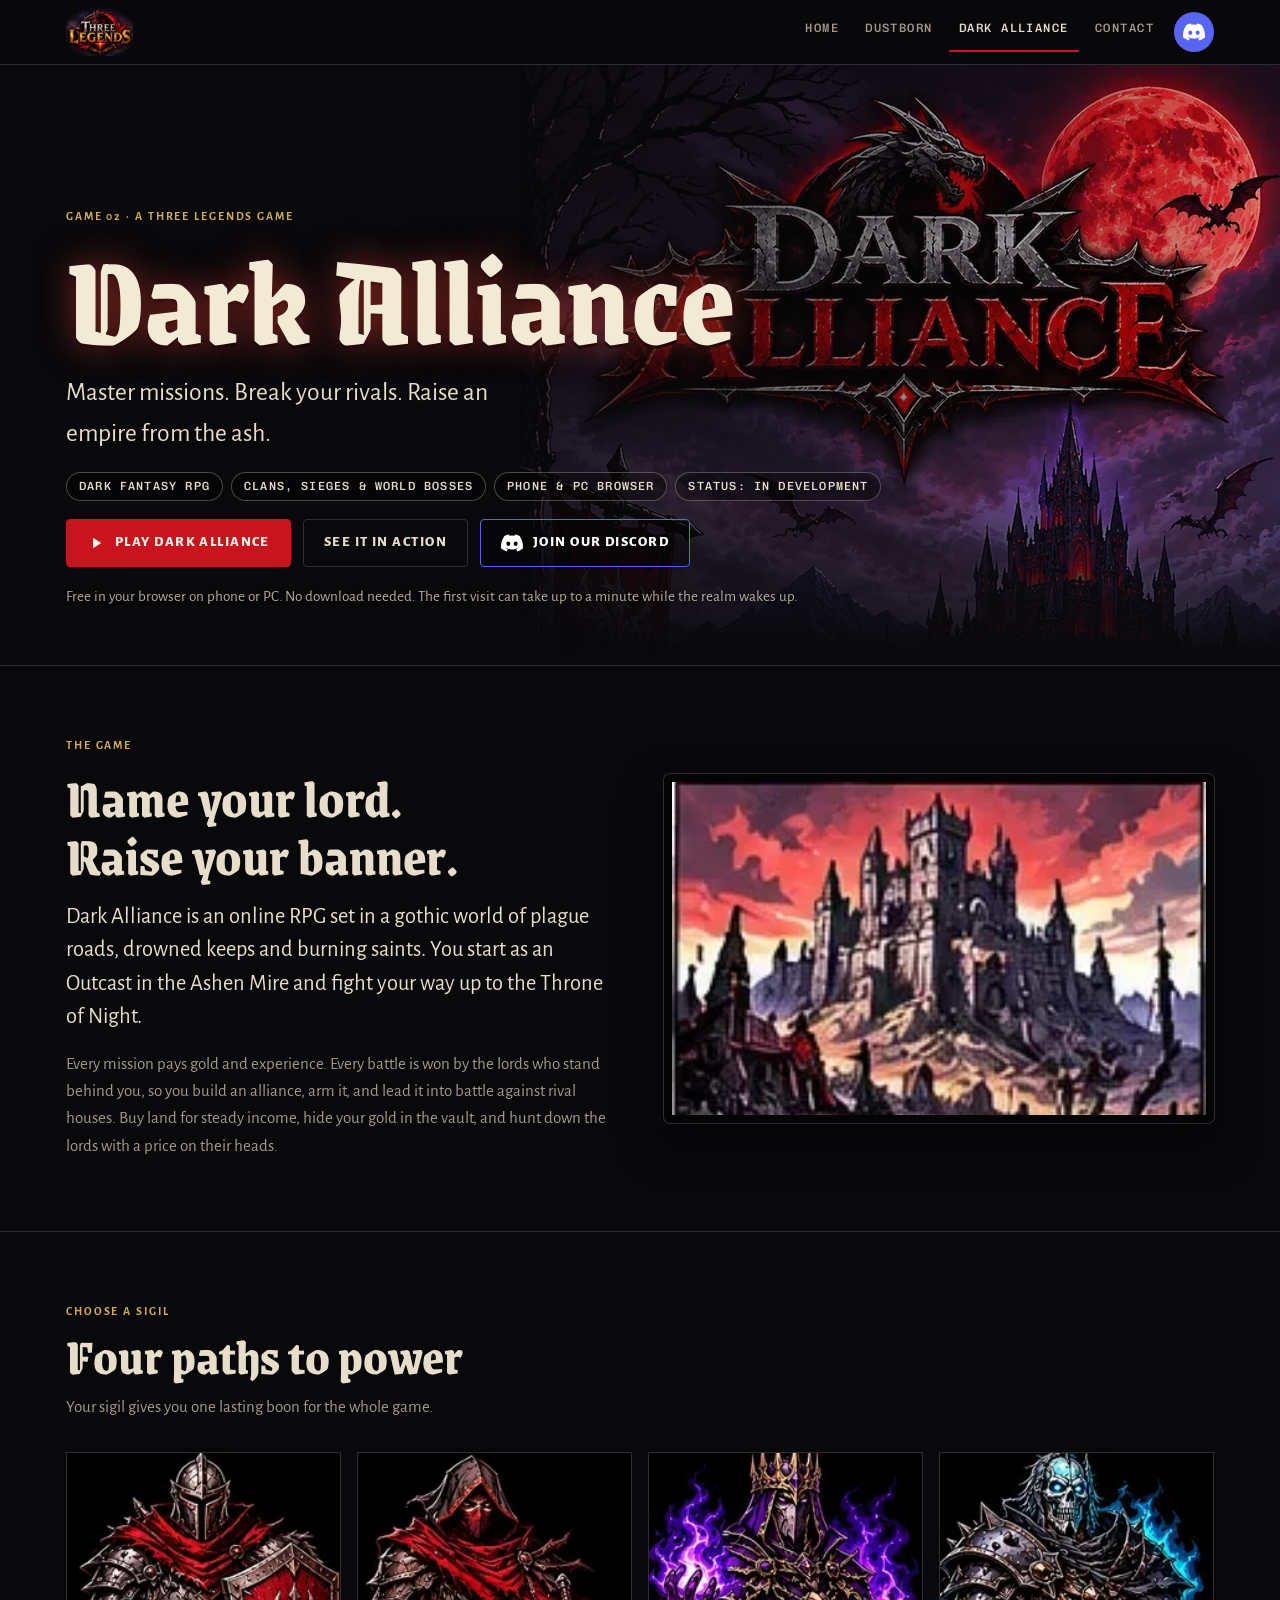
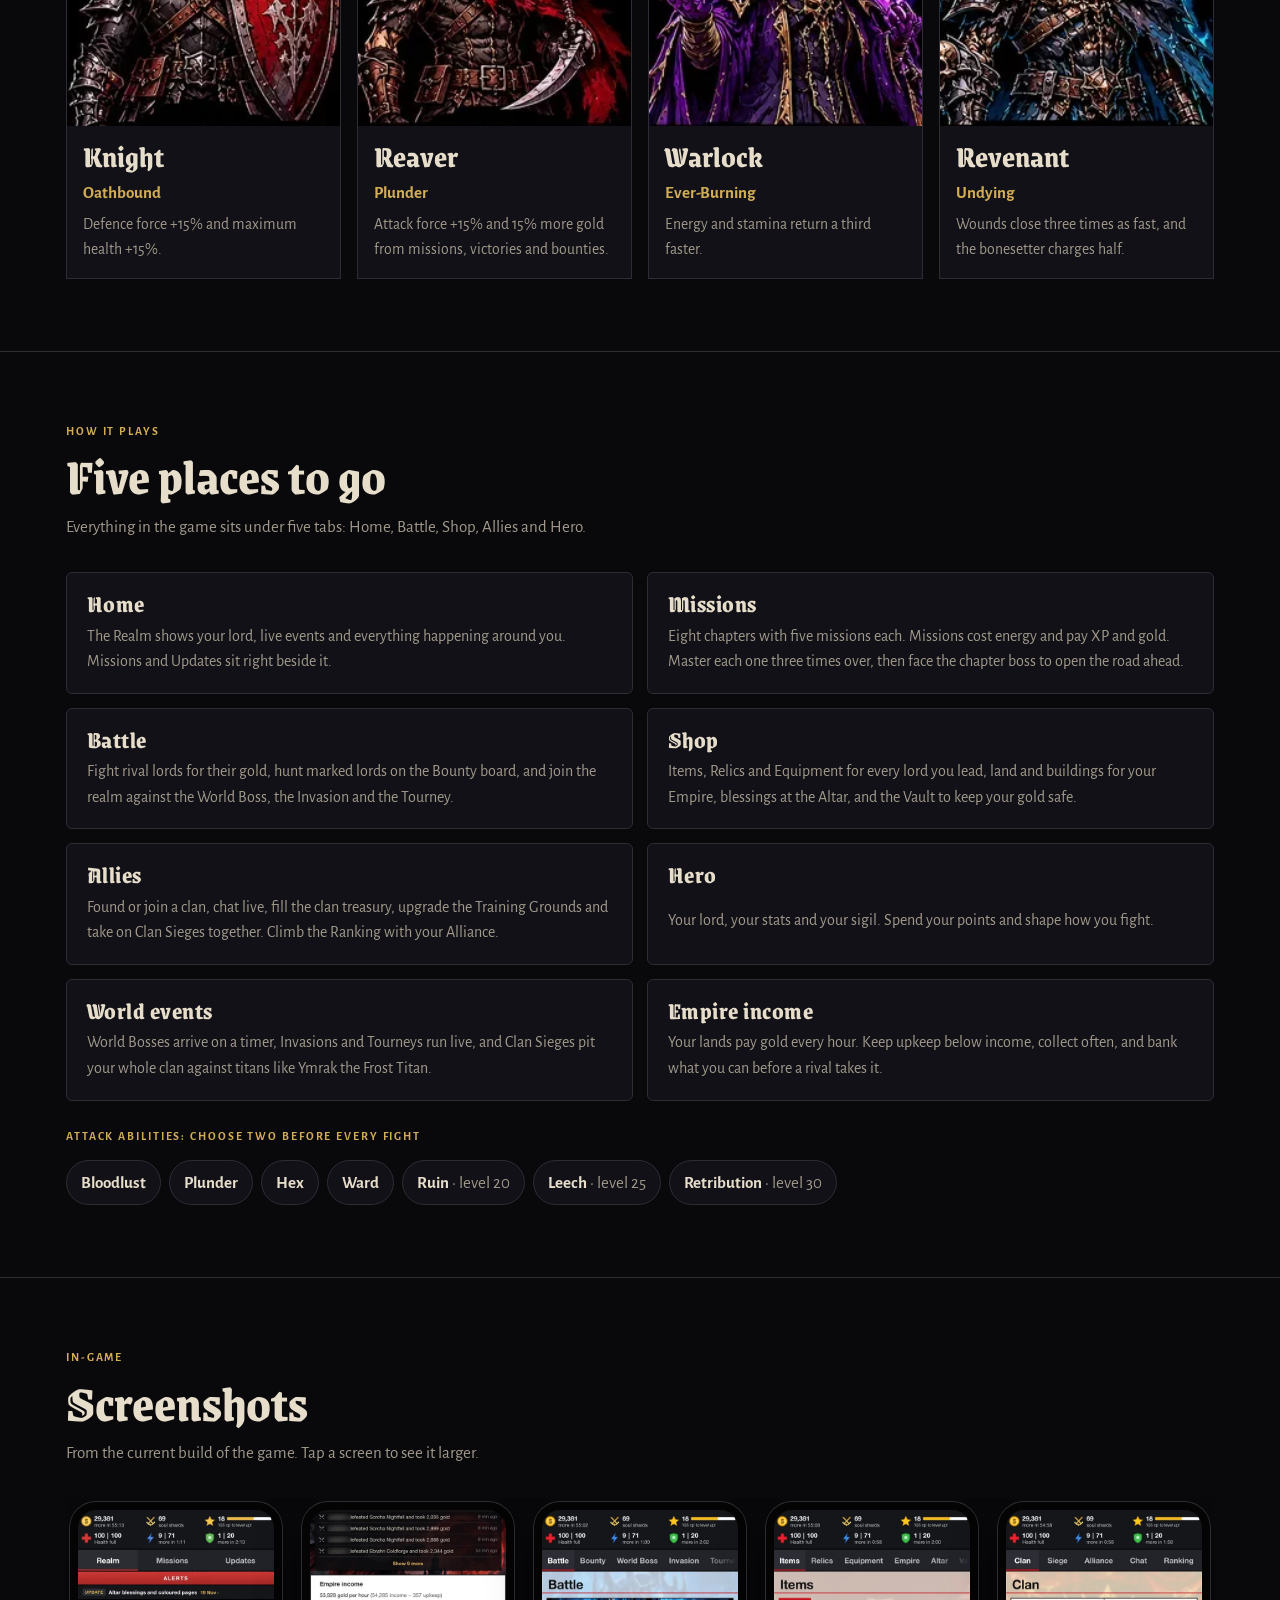
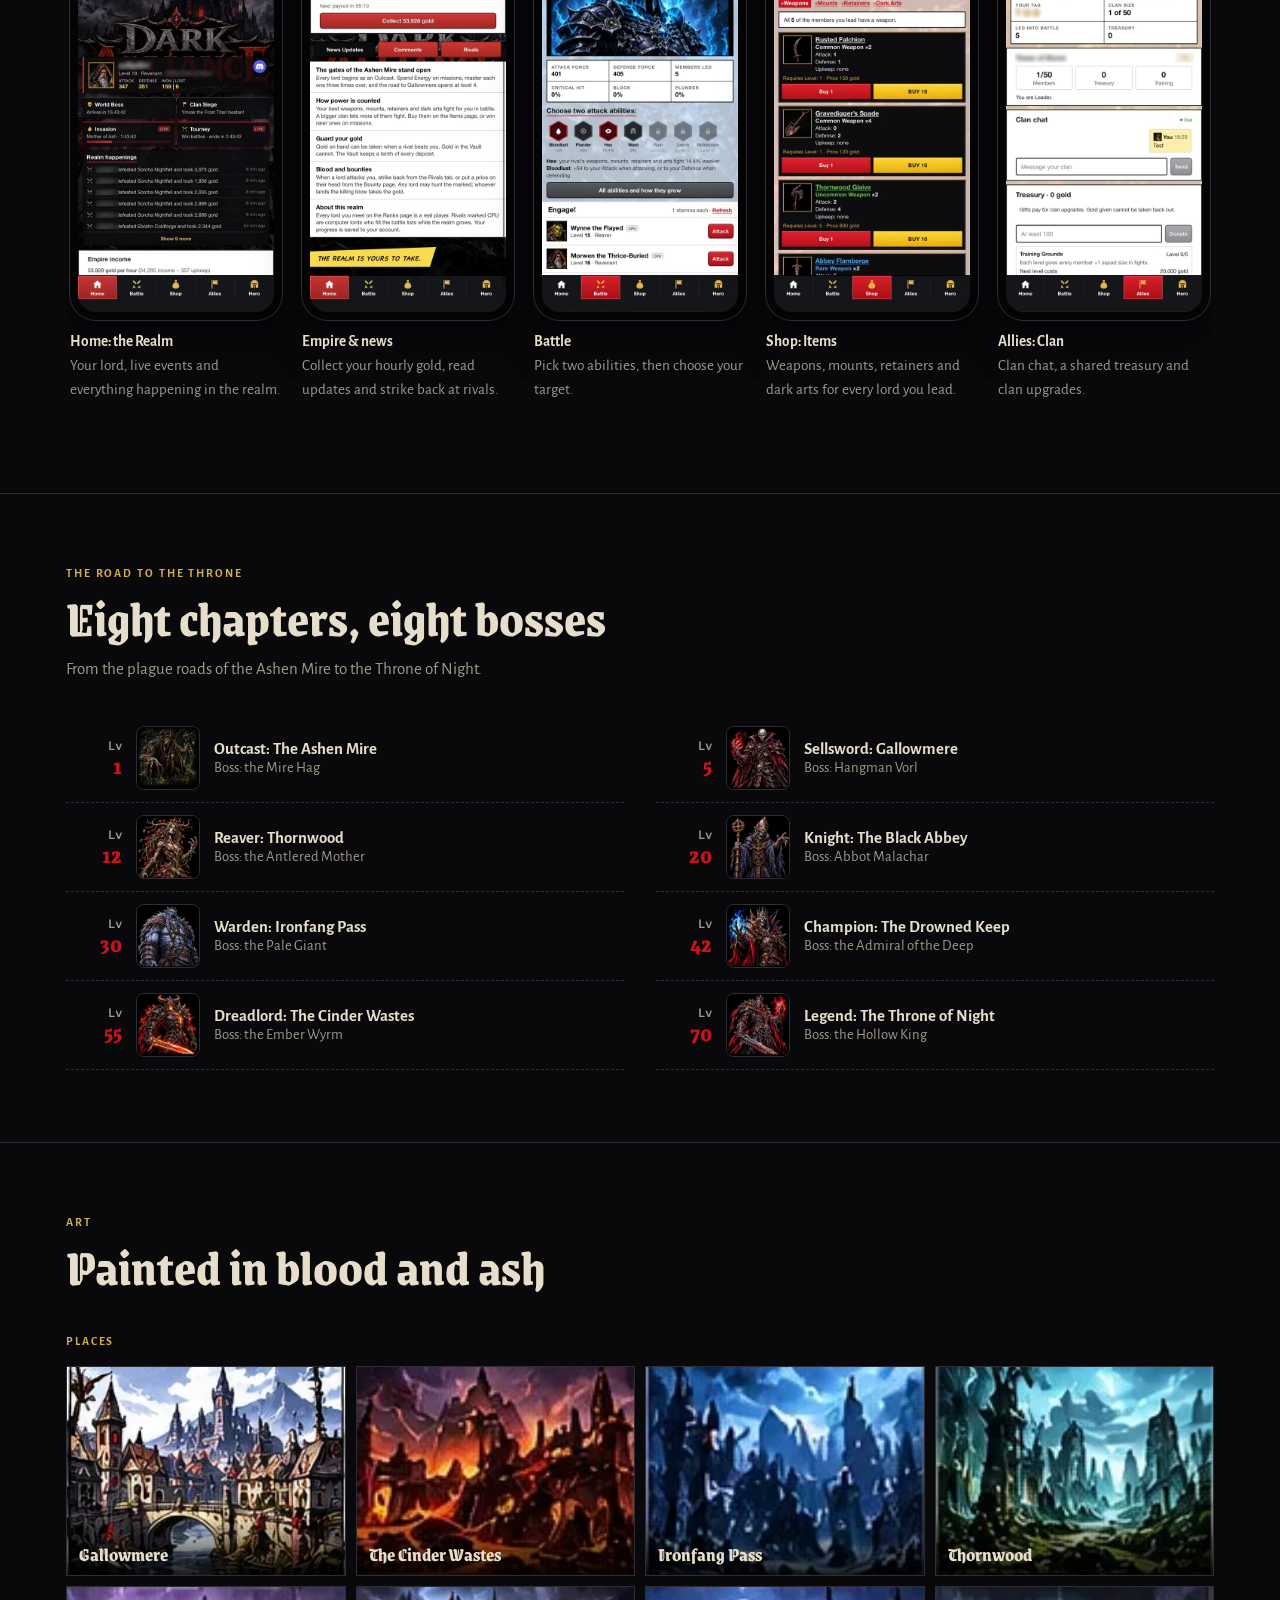
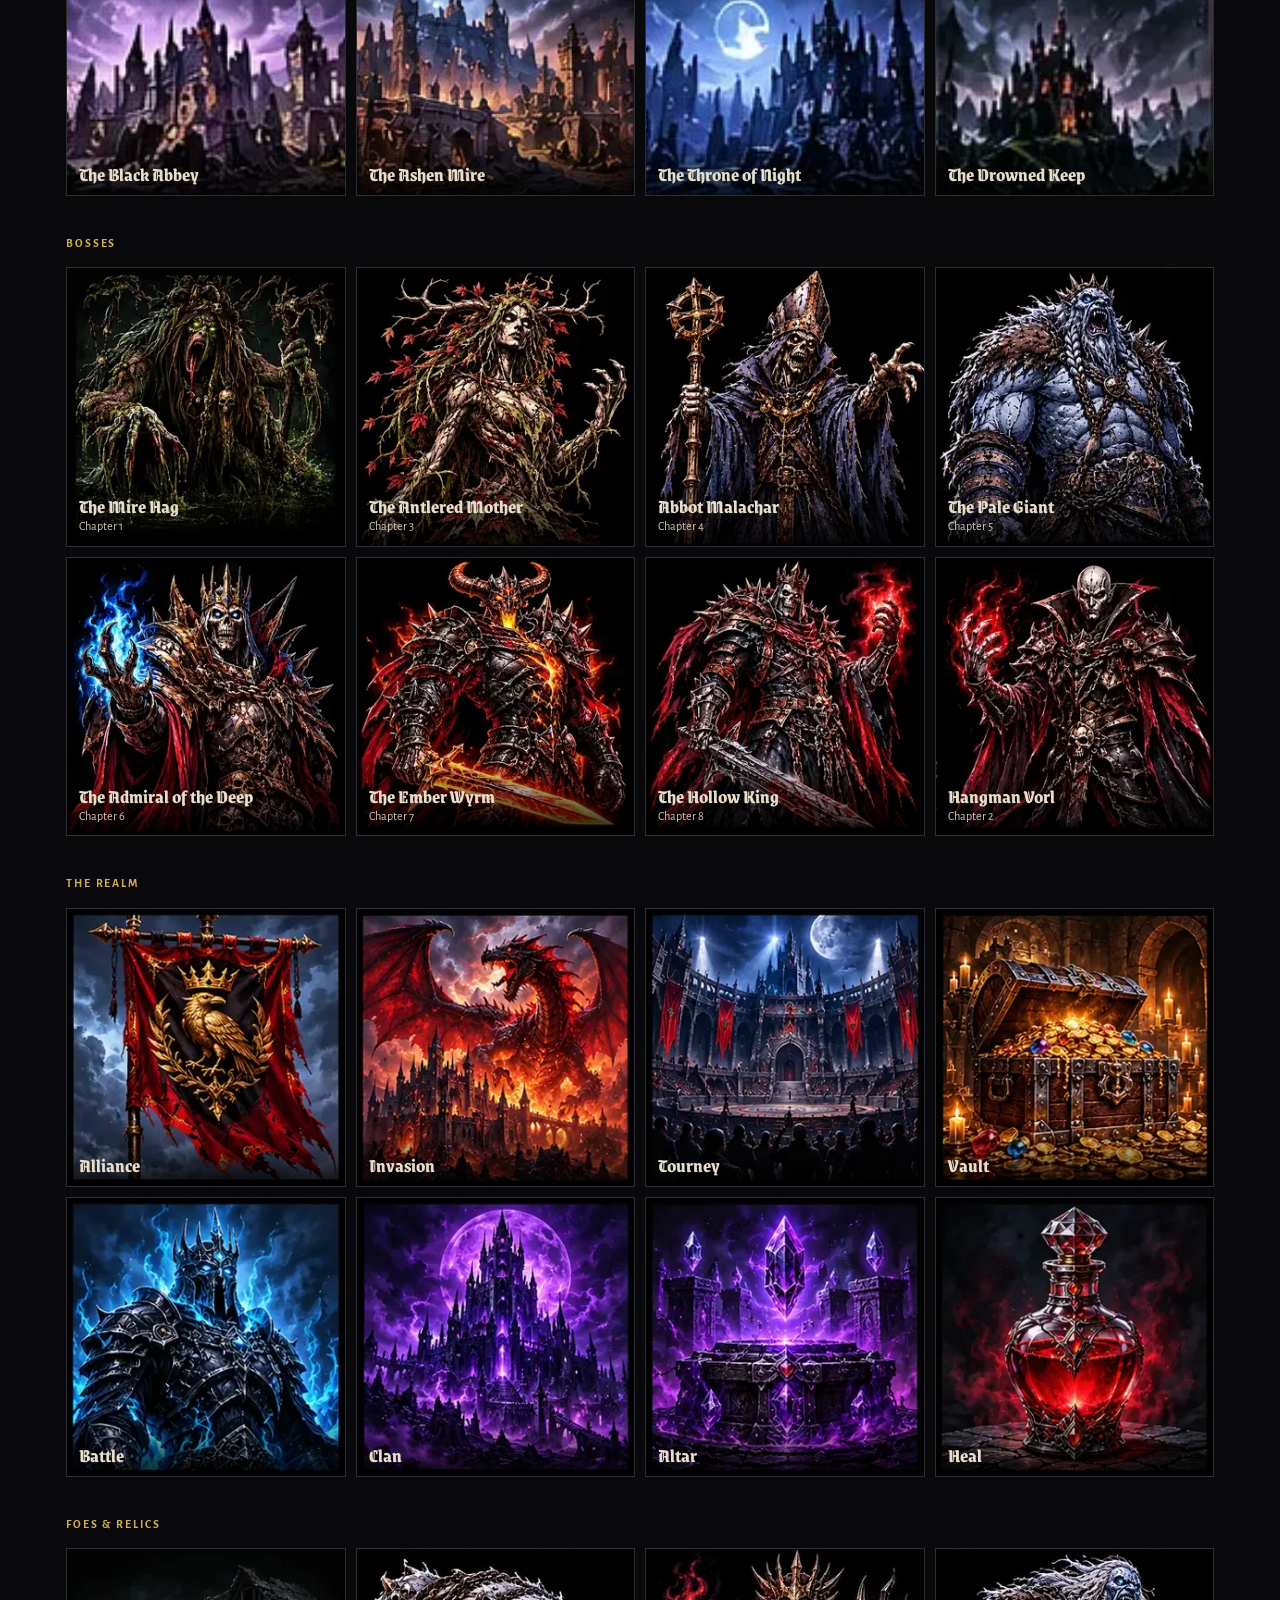
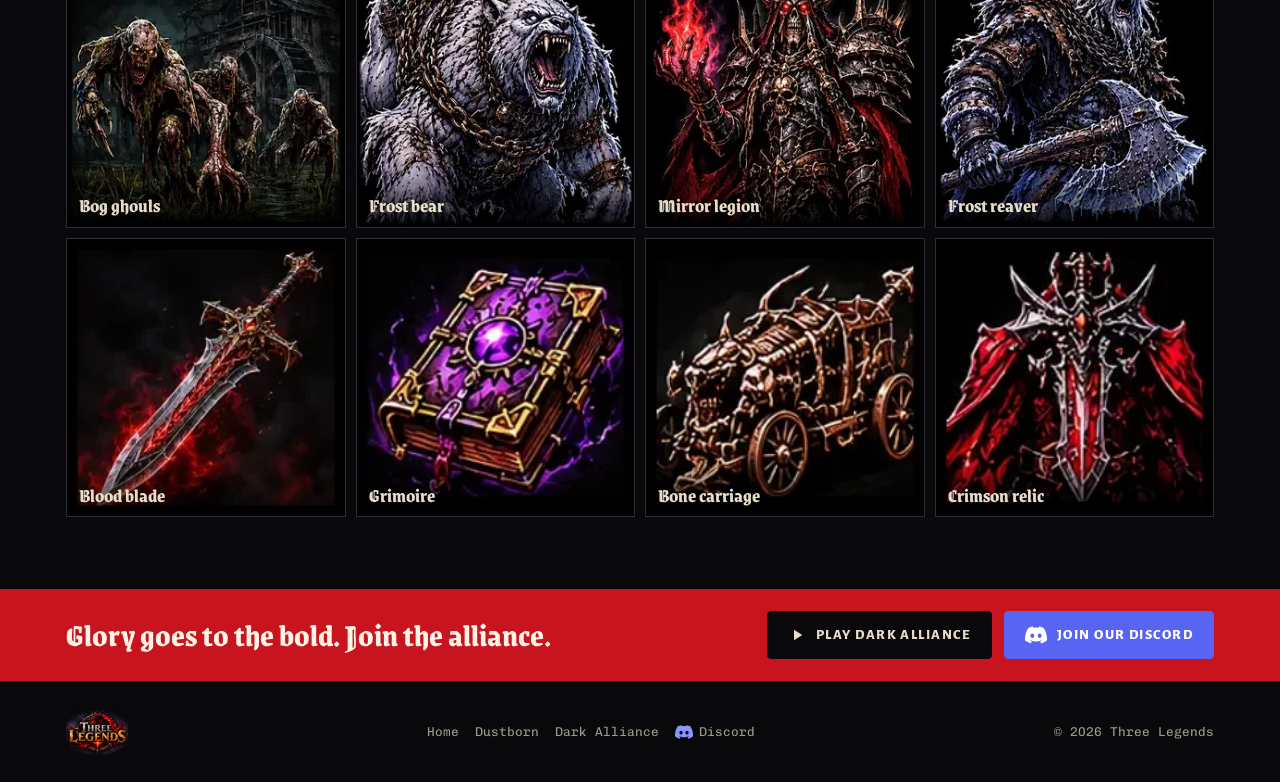
==== dark-alliance.html @ d811f929 "Point Dark Alliance Play button to dark-alliance-njj8.onrender.com Co-Authored-By: Claude Opus 5.5 <" ====
<!doctype html>
<html lang="en">
<head>
<meta charset="utf-8">
<meta name="viewport" content="width=device-width, initial-scale=1, viewport-fit=cover">
<title>Dark Alliance · Three Legends</title>
<meta name="claude:viewport-fit-sides" content="cover">
<meta name="description" content="Dark Alliance: a dark fantasy online RPG by Three Legends. Master missions. Break your rivals. Raise an empire from the ash.">
<meta name="theme-color" content="#0d0b0f">
<link rel="preconnect" href="https://fonts.googleapis.com">
<link rel="preconnect" href="https://fonts.gstatic.com" crossorigin>
<link rel="stylesheet" href="https://fonts.googleapis.com/css2?family=Cinzel:wght@500;700&family=Chivo:wght@400;600;700&family=Chivo+Mono:wght@400;500;600&family=Grenze+Gotisch:wght@500;700;800&family=Alegreya+Sans:wght@400;500;700;800&display=swap">
<link rel="stylesheet" href="assets/site.css">
<link rel="icon" href="favicon.ico" sizes="any">
<link rel="icon" type="image/png" sizes="64x64" href="assets/favicon-64.png">
<link rel="apple-touch-icon" href="assets/apple-touch-icon.png">
<meta property="og:image" content="assets/three-legends-banner.webp">
</head>
<body class="da">
<header class="top">
  <div class="wrap">
    <a class="brand" href="index.html" aria-label="Three Legends home"><img src="assets/three-legends-emblem-sm.webp" width="360" height="257" alt="Three Legends"></a>
    <nav aria-label="Main">
      <a href="index.html" class="hide-sm">Home</a>
      <a href="dustborn.html">Dustborn</a>
      <a href="dark-alliance.html" aria-current="page">Dark Alliance</a>
      <a href="index.html#contact" class="hide-sm">Contact</a>
      <a class="discord" href="https://discord.gg/jhuXgywS7g" target="_blank" rel="noopener" aria-label="Join our Discord" title="Join our Discord"><svg viewBox="0 0 24 24" width="20" height="20" aria-hidden="true" fill="currentColor"><path d="M20.317 4.37a19.79 19.79 0 0 0-4.885-1.515.074.074 0 0 0-.079.037c-.21.375-.444.864-.608 1.25a18.27 18.27 0 0 0-5.487 0 12.64 12.64 0 0 0-.617-1.25.077.077 0 0 0-.079-.037A19.74 19.74 0 0 0 3.677 4.37a.07.07 0 0 0-.032.027C.533 9.046-.32 13.58.099 18.057a.082.082 0 0 0 .031.057 19.9 19.9 0 0 0 5.993 3.03.078.078 0 0 0 .084-.028c.462-.63.874-1.295 1.226-1.994a.076.076 0 0 0-.041-.106 13.1 13.1 0 0 1-1.872-.892.077.077 0 0 1-.008-.128c.126-.094.252-.192.372-.291a.074.074 0 0 1 .077-.01c3.928 1.793 8.18 1.793 12.062 0a.074.074 0 0 1 .078.01c.12.098.246.198.373.292a.077.077 0 0 1-.006.127 12.3 12.3 0 0 1-1.873.892.077.077 0 0 0-.041.107c.36.698.772 1.362 1.225 1.993a.076.076 0 0 0 .084.028 19.84 19.84 0 0 0 6.002-3.03.077.077 0 0 0 .032-.054c.5-5.177-.838-9.674-3.549-13.66a.061.061 0 0 0-.031-.03zM8.02 15.33c-1.183 0-2.157-1.085-2.157-2.419 0-1.333.956-2.419 2.157-2.419 1.21 0 2.176 1.096 2.157 2.42 0 1.333-.956 2.418-2.157 2.418zm7.975 0c-1.183 0-2.157-1.085-2.157-2.419 0-1.333.955-2.419 2.157-2.419 1.21 0 2.176 1.096 2.157 2.42 0 1.333-.946 2.418-2.157 2.418z"/></svg></a>
    </nav>
  </div>
</header>

<main>
  <section class="ghero" aria-labelledby="da-title">
    <img class="bg" src="assets/dark-alliance/hero.webp" alt="" fetchpriority="high">
    <div class="wrap">
      <p class="eyebrow">Game 02 · A Three Legends game</p>
      <h1 id="da-title">Dark Alliance</h1>
      <p class="tagline">Master missions. Break your rivals. Raise an empire from the ash.</p>
      <div class="facts"><span>Dark fantasy RPG</span><span>Clans, sieges &amp; world bosses</span><span>Phone &amp; PC browser</span><span>Status: in development</span></div>
      <div class="btns"><a class="btn play-btn" href="https://dark-alliance-njj8.onrender.com/" target="_blank" rel="noopener"><svg viewBox="0 0 24 24" width="18" height="18" aria-hidden="true" fill="currentColor"><path d="M8 5v14l11-7z"/></svg><span>Play Dark Alliance</span></a><a class="btn ghost" href="#screens">See it in action</a><a class="btn ghost discord-btn" href="https://discord.gg/jhuXgywS7g" target="_blank" rel="noopener"><svg viewBox="0 0 24 24" width="20" height="20" aria-hidden="true" fill="currentColor"><path d="M20.317 4.37a19.79 19.79 0 0 0-4.885-1.515.074.074 0 0 0-.079.037c-.21.375-.444.864-.608 1.25a18.27 18.27 0 0 0-5.487 0 12.64 12.64 0 0 0-.617-1.25.077.077 0 0 0-.079-.037A19.74 19.74 0 0 0 3.677 4.37a.07.07 0 0 0-.032.027C.533 9.046-.32 13.58.099 18.057a.082.082 0 0 0 .031.057 19.9 19.9 0 0 0 5.993 3.03.078.078 0 0 0 .084-.028c.462-.63.874-1.295 1.226-1.994a.076.076 0 0 0-.041-.106 13.1 13.1 0 0 1-1.872-.892.077.077 0 0 1-.008-.128c.126-.094.252-.192.372-.291a.074.074 0 0 1 .077-.01c3.928 1.793 8.18 1.793 12.062 0a.074.074 0 0 1 .078.01c.12.098.246.198.373.292a.077.077 0 0 1-.006.127 12.3 12.3 0 0 1-1.873.892.077.077 0 0 0-.041.107c.36.698.772 1.362 1.225 1.993a.076.076 0 0 0 .084.028 19.84 19.84 0 0 0 6.002-3.03.077.077 0 0 0 .032-.054c.5-5.177-.838-9.674-3.549-13.66a.061.061 0 0 0-.031-.03zM8.02 15.33c-1.183 0-2.157-1.085-2.157-2.419 0-1.333.956-2.419 2.157-2.419 1.21 0 2.176 1.096 2.157 2.42 0 1.333-.956 2.418-2.157 2.418zm7.975 0c-1.183 0-2.157-1.085-2.157-2.419 0-1.333.955-2.419 2.157-2.419 1.21 0 2.176 1.096 2.157 2.42 0 1.333-.946 2.418-2.157 2.418z"/></svg><span>Join our Discord</span></a></div>
      <p class="playnote">Free in your browser on phone or PC. No download needed. The first visit can take up to a minute while the realm wakes up.</p>
    </div>
  </section>

  <section class="band" aria-labelledby="da-about">
    <div class="wrap split">
      <div class="stack">
        <p class="eyebrow">The game</p>
        <h2 id="da-about" style="font-family:var(--f-display);font-weight:800;font-size:clamp(2.2rem,4.6vw,3.4rem)">Name your lord. Raise your banner.</h2>
        <p class="lead">Dark Alliance is an online RPG set in a gothic world of plague roads, drowned keeps and burning saints. You start as an Outcast in the Ashen Mire and fight your way up to the Throne of Night.</p>
        <p class="muted">Every mission pays gold and experience. Every battle is won by the lords who stand behind you, so you build an alliance, arm it, and lead it into battle against rival houses. Buy land for steady income, hide your gold in the vault, and hunt down the lords with a price on their heads.</p>
      </div>
      <button type="button" class="phone" style="border-radius:6px;cursor:zoom-in" data-full="assets/dark-alliance/scene_loc1.webp" data-cap="A castle under a blood-red sky"><img src="assets/dark-alliance/scene_loc1.webp" alt="A dark castle under a blood-red sky" style="aspect-ratio:16/10;object-fit:cover"></button>
    </div>
  </section>

  <section class="band" aria-labelledby="da-classes">
    <div class="wrap">
      <div class="head"><p class="eyebrow">Choose a sigil</p><h2 id="da-classes">Four paths to power</h2><p class="muted">Your sigil gives you one lasting boon for the whole game.</p></div>
      <div class="classes"><article class="cls"><img src="assets/dark-alliance/class_0.webp" alt="Knight" loading="lazy"><div><h3>Knight</h3><span class="boon">Oathbound</span><p>Defence force +15% and maximum health +15%.</p></div></article><article class="cls"><img src="assets/dark-alliance/class_1.webp" alt="Reaver" loading="lazy"><div><h3>Reaver</h3><span class="boon">Plunder</span><p>Attack force +15% and 15% more gold from missions, victories and bounties.</p></div></article><article class="cls"><img src="assets/dark-alliance/class_2.webp" alt="Warlock" loading="lazy"><div><h3>Warlock</h3><span class="boon">Ever-Burning</span><p>Energy and stamina return a third faster.</p></div></article><article class="cls"><img src="assets/dark-alliance/class_3.webp" alt="Revenant" loading="lazy"><div><h3>Revenant</h3><span class="boon">Undying</span><p>Wounds close three times as fast, and the bonesetter charges half.</p></div></article></div>
    </div>
  </section>

  <section class="band" aria-labelledby="da-play">
    <div class="wrap">
      <div class="head"><p class="eyebrow">How it plays</p><h2 id="da-play">Five places to go</h2><p class="muted">Everything in the game sits under five tabs: Home, Battle, Shop, Allies and Hero.</p></div>
      <ul class="feats"><li><b>Home</b><p>The Realm shows your lord, live events and everything happening around you. Missions and Updates sit right beside it.</p></li><li><b>Missions</b><p>Eight chapters with five missions each. Missions cost energy and pay XP and gold. Master each one three times over, then face the chapter boss to open the road ahead.</p></li><li><b>Battle</b><p>Fight rival lords for their gold, hunt marked lords on the Bounty board, and join the realm against the World Boss, the Invasion and the Tourney.</p></li><li><b>Shop</b><p>Items, Relics and Equipment for every lord you lead, land and buildings for your Empire, blessings at the Altar, and the Vault to keep your gold safe.</p></li><li><b>Allies</b><p>Found or join a clan, chat live, fill the clan treasury, upgrade the Training Grounds and take on Clan Sieges together. Climb the Ranking with your Alliance.</p></li><li><b>Hero</b><p>Your lord, your stats and your sigil. Spend your points and shape how you fight.</p></li><li><b>World events</b><p>World Bosses arrive on a timer, Invasions and Tourneys run live, and Clan Sieges pit your whole clan against titans like Ymrak the Frost Titan.</p></li><li><b>Empire income</b><p>Your lands pay gold every hour. Keep upkeep below income, collect often, and bank what you can before a rival takes it.</p></li></ul>
      <div class="stack" style="margin-top:28px"><h3 class="eyebrow">Attack abilities: choose two before every fight</h3>
        <ul class="chips"><li>Bloodlust</li><li>Plunder</li><li>Hex</li><li>Ward</li><li>Ruin <span>· level 20</span></li><li>Leech <span>· level 25</span></li><li>Retribution <span>· level 30</span></li></ul>
      </div>
    </div>
  </section>

  <section class="band" id="screens" aria-labelledby="da-shots">
    <div class="wrap">
      <div class="head"><p class="eyebrow">In-game</p><h2 id="da-shots">Screenshots</h2><p class="muted">From the current build of the game. Tap a screen to see it larger.</p></div>
      <div class="shots">
        <figure><button type="button" class="phone" data-full="assets/shots/da_realm.webp" data-cap="Home: the Realm"><img src="assets/shots/da_realm.webp" alt="Home: the Realm screen" loading="lazy" width="420" height="860"></button><figcaption><b>Home: the Realm</b>Your lord, live events and everything happening in the realm.</figcaption></figure>
        <figure><button type="button" class="phone" data-full="assets/shots/da_news.webp" data-cap="Empire & news"><img src="assets/shots/da_news.webp" alt="Empire & news screen" loading="lazy" width="420" height="860"></button><figcaption><b>Empire & news</b>Collect your hourly gold, read updates and strike back at rivals.</figcaption></figure>
        <figure><button type="button" class="phone" data-full="assets/shots/da_battle.webp" data-cap="Battle"><img src="assets/shots/da_battle.webp" alt="Battle screen" loading="lazy" width="420" height="860"></button><figcaption><b>Battle</b>Pick two abilities, then choose your target.</figcaption></figure>
        <figure><button type="button" class="phone" data-full="assets/shots/da_items.webp" data-cap="Shop: Items"><img src="assets/shots/da_items.webp" alt="Shop: Items screen" loading="lazy" width="420" height="860"></button><figcaption><b>Shop: Items</b>Weapons, mounts, retainers and dark arts for every lord you lead.</figcaption></figure>
        <figure><button type="button" class="phone" data-full="assets/shots/da_clan.webp" data-cap="Allies: Clan"><img src="assets/shots/da_clan.webp" alt="Allies: Clan screen" loading="lazy" width="420" height="860"></button><figcaption><b>Allies: Clan</b>Clan chat, a shared treasury and clan upgrades.</figcaption></figure>
      </div>
    </div>
  </section>

  <section class="band" aria-labelledby="da-route">
    <div class="wrap">
      <div class="head"><p class="eyebrow">The road to the throne</p><h2 id="da-route">Eight chapters, eight bosses</h2><p class="muted">From the plague roads of the Ashen Mire to the Throne of Night.</p></div>
      <ol class="route"><li><span class="lv">Lv<b>1</b></span><img src="assets/dark-alliance/boss_0.webp" alt="The Mire Hag" loading="lazy"><span class="nm">Outcast: The Ashen Mire<small>Boss: the Mire Hag</small></span></li><li><span class="lv">Lv<b>5</b></span><img src="assets/dark-alliance/boss_1.webp" alt="Hangman Vorl" loading="lazy"><span class="nm">Sellsword: Gallowmere<small>Boss: Hangman Vorl</small></span></li><li><span class="lv">Lv<b>12</b></span><img src="assets/dark-alliance/boss_2.webp" alt="The Antlered Mother" loading="lazy"><span class="nm">Reaver: Thornwood<small>Boss: the Antlered Mother</small></span></li><li><span class="lv">Lv<b>20</b></span><img src="assets/dark-alliance/boss_3.webp" alt="Abbot Malachar" loading="lazy"><span class="nm">Knight: The Black Abbey<small>Boss: Abbot Malachar</small></span></li><li><span class="lv">Lv<b>30</b></span><img src="assets/dark-alliance/boss_4.webp" alt="The Pale Giant" loading="lazy"><span class="nm">Warden: Ironfang Pass<small>Boss: the Pale Giant</small></span></li><li><span class="lv">Lv<b>42</b></span><img src="assets/dark-alliance/boss_5.webp" alt="The Admiral of the Deep" loading="lazy"><span class="nm">Champion: The Drowned Keep<small>Boss: the Admiral of the Deep</small></span></li><li><span class="lv">Lv<b>55</b></span><img src="assets/dark-alliance/boss_6.webp" alt="The Ember Wyrm" loading="lazy"><span class="nm">Dreadlord: The Cinder Wastes<small>Boss: the Ember Wyrm</small></span></li><li><span class="lv">Lv<b>70</b></span><img src="assets/dark-alliance/boss_7.webp" alt="The Hollow King" loading="lazy"><span class="nm">Legend: The Throne of Night<small>Boss: the Hollow King</small></span></li></ol>
    </div>
  </section>

  <section class="band" aria-labelledby="da-art">
    <div class="wrap stack" style="gap:40px">
      <div class="head" style="margin:0"><p class="eyebrow">Art</p><h2 id="da-art">Painted in blood and ash</h2></div>
      <div class="stack"><h3 class="eyebrow">Places</h3>
        <div class="gal">
          <button type="button" data-full="assets/dark-alliance/scene_loc0.webp" data-cap="Gallowmere"><img src="assets/dark-alliance/scene_loc0.webp" alt="A gothic town by a river" loading="lazy"><span class="cap"><b>Gallowmere</b><small></small></span></button>
          <button type="button" data-full="assets/dark-alliance/scene_s2b_0.webp" data-cap="The Cinder Wastes"><img src="assets/dark-alliance/scene_s2b_0.webp" alt="A city burning under red skies" loading="lazy"><span class="cap"><b>The Cinder Wastes</b><small></small></span></button>
          <button type="button" data-full="assets/dark-alliance/scene_s1b_1.webp" data-cap="Ironfang Pass"><img src="assets/dark-alliance/scene_s1b_1.webp" alt="Frozen spires under a blue night" loading="lazy"><span class="cap"><b>Ironfang Pass</b><small></small></span></button>
          <button type="button" data-full="assets/dark-alliance/scene_s1c_4.webp" data-cap="Thornwood"><img src="assets/dark-alliance/scene_s1c_4.webp" alt="A green haunted forest" loading="lazy"><span class="cap"><b>Thornwood</b><small></small></span></button>
          <button type="button" data-full="assets/dark-alliance/scene_s2a_1.webp" data-cap="The Black Abbey"><img src="assets/dark-alliance/scene_s2a_1.webp" alt="A violet gothic abbey" loading="lazy"><span class="cap"><b>The Black Abbey</b><small></small></span></button>
          <button type="button" data-full="assets/dark-alliance/scene_s3_1.webp" data-cap="The Ashen Mire"><img src="assets/dark-alliance/scene_s3_1.webp" alt="A ruined bridge and broken walls" loading="lazy"><span class="cap"><b>The Ashen Mire</b><small></small></span></button>
          <button type="button" data-full="assets/dark-alliance/scene_s2b_3.webp" data-cap="The Throne of Night"><img src="assets/dark-alliance/scene_s2b_3.webp" alt="Black towers under the moon" loading="lazy"><span class="cap"><b>The Throne of Night</b><small></small></span></button>
          <button type="button" data-full="assets/dark-alliance/scene_s1b_3.webp" data-cap="The Drowned Keep"><img src="assets/dark-alliance/scene_s1b_3.webp" alt="A dark keep on a cliff" loading="lazy"><span class="cap"><b>The Drowned Keep</b><small></small></span></button>
        </div>
      </div>
      <div class="stack"><h3 class="eyebrow">Bosses</h3>
        <div class="gal square">
          <button type="button" data-full="assets/dark-alliance/boss_0.webp" data-cap="The Mire Hag · Chapter 1"><img src="assets/dark-alliance/boss_0.webp" alt="The Mire Hag" loading="lazy"><span class="cap"><b>The Mire Hag</b><small>Chapter 1</small></span></button>
          <button type="button" data-full="assets/dark-alliance/boss_2.webp" data-cap="The Antlered Mother · Chapter 3"><img src="assets/dark-alliance/boss_2.webp" alt="The Antlered Mother" loading="lazy"><span class="cap"><b>The Antlered Mother</b><small>Chapter 3</small></span></button>
          <button type="button" data-full="assets/dark-alliance/boss_3.webp" data-cap="Abbot Malachar · Chapter 4"><img src="assets/dark-alliance/boss_3.webp" alt="Abbot Malachar" loading="lazy"><span class="cap"><b>Abbot Malachar</b><small>Chapter 4</small></span></button>
          <button type="button" data-full="assets/dark-alliance/boss_4.webp" data-cap="The Pale Giant · Chapter 5"><img src="assets/dark-alliance/boss_4.webp" alt="The Pale Giant" loading="lazy"><span class="cap"><b>The Pale Giant</b><small>Chapter 5</small></span></button>
          <button type="button" data-full="assets/dark-alliance/boss_5.webp" data-cap="The Admiral of the Deep · Chapter 6"><img src="assets/dark-alliance/boss_5.webp" alt="The Admiral of the Deep" loading="lazy"><span class="cap"><b>The Admiral of the Deep</b><small>Chapter 6</small></span></button>
          <button type="button" data-full="assets/dark-alliance/boss_6.webp" data-cap="The Ember Wyrm · Chapter 7"><img src="assets/dark-alliance/boss_6.webp" alt="The Ember Wyrm" loading="lazy"><span class="cap"><b>The Ember Wyrm</b><small>Chapter 7</small></span></button>
          <button type="button" data-full="assets/dark-alliance/boss_7.webp" data-cap="The Hollow King · Chapter 8"><img src="assets/dark-alliance/boss_7.webp" alt="The Hollow King" loading="lazy"><span class="cap"><b>The Hollow King</b><small>Chapter 8</small></span></button>
          <button type="button" data-full="assets/dark-alliance/boss_1.webp" data-cap="Hangman Vorl · Chapter 2"><img src="assets/dark-alliance/boss_1.webp" alt="Hangman Vorl" loading="lazy"><span class="cap"><b>Hangman Vorl</b><small>Chapter 2</small></span></button>
        </div>
      </div>
      <div class="stack"><h3 class="eyebrow">The realm</h3>
        <div class="gal square">
          <button type="button" data-full="assets/dark-alliance/art_tl_all.webp" data-cap="Alliance"><img src="assets/dark-alliance/art_tl_all.webp" alt="Alliance" loading="lazy"><span class="cap"><b>Alliance</b><small></small></span></button>
          <button type="button" data-full="assets/dark-alliance/art_tl_inv.webp" data-cap="Invasion"><img src="assets/dark-alliance/art_tl_inv.webp" alt="Invasion" loading="lazy"><span class="cap"><b>Invasion</b><small></small></span></button>
          <button type="button" data-full="assets/dark-alliance/art_tl_tou.webp" data-cap="Tourney"><img src="assets/dark-alliance/art_tl_tou.webp" alt="Tourney" loading="lazy"><span class="cap"><b>Tourney</b><small></small></span></button>
          <button type="button" data-full="assets/dark-alliance/art_tl_vau.webp" data-cap="Vault"><img src="assets/dark-alliance/art_tl_vau.webp" alt="Vault" loading="lazy"><span class="cap"><b>Vault</b><small></small></span></button>
          <button type="button" data-full="assets/dark-alliance/art_tl_bat.webp" data-cap="Battle"><img src="assets/dark-alliance/art_tl_bat.webp" alt="Battle" loading="lazy"><span class="cap"><b>Battle</b><small></small></span></button>
          <button type="button" data-full="assets/dark-alliance/art_tl_cla.webp" data-cap="Clan"><img src="assets/dark-alliance/art_tl_cla.webp" alt="Clan" loading="lazy"><span class="cap"><b>Clan</b><small></small></span></button>
          <button type="button" data-full="assets/dark-alliance/art_tl_alt.webp" data-cap="Altar"><img src="assets/dark-alliance/art_tl_alt.webp" alt="Altar" loading="lazy"><span class="cap"><b>Altar</b><small></small></span></button>
          <button type="button" data-full="assets/dark-alliance/art_tl_hea.webp" data-cap="Heal"><img src="assets/dark-alliance/art_tl_hea.webp" alt="Heal" loading="lazy"><span class="cap"><b>Heal</b><small></small></span></button>
        </div>
      </div>
      <div class="stack"><h3 class="eyebrow">Foes &amp; relics</h3>
        <div class="gal square">
          <button type="button" data-full="assets/dark-alliance/foe_e0_1.webp" data-cap="Bog ghouls"><img src="assets/dark-alliance/foe_e0_1.webp" alt="Bog ghouls" loading="lazy"><span class="cap"><b>Bog ghouls</b><small></small></span></button>
          <button type="button" data-full="assets/dark-alliance/foe_e4_4.webp" data-cap="Frost bear"><img src="assets/dark-alliance/foe_e4_4.webp" alt="Frost bear" loading="lazy"><span class="cap"><b>Frost bear</b><small></small></span></button>
          <button type="button" data-full="assets/dark-alliance/foe_e7_2.webp" data-cap="Mirror legion"><img src="assets/dark-alliance/foe_e7_2.webp" alt="Mirror legion" loading="lazy"><span class="cap"><b>Mirror legion</b><small></small></span></button>
          <button type="button" data-full="assets/dark-alliance/foe_e4_3.webp" data-cap="Frost reaver"><img src="assets/dark-alliance/foe_e4_3.webp" alt="Frost reaver" loading="lazy"><span class="cap"><b>Frost reaver</b><small></small></span></button>
          <button type="button" data-full="assets/dark-alliance/art_ixw.webp" data-cap="Blood blade"><img src="assets/dark-alliance/art_ixw.webp" alt="Blood blade" loading="lazy"><span class="cap"><b>Blood blade</b><small></small></span></button>
          <button type="button" data-full="assets/dark-alliance/art_ixa.webp" data-cap="Grimoire"><img src="assets/dark-alliance/art_ixa.webp" alt="Grimoire" loading="lazy"><span class="cap"><b>Grimoire</b><small></small></span></button>
          <button type="button" data-full="assets/dark-alliance/art_ixm.webp" data-cap="Bone carriage"><img src="assets/dark-alliance/art_ixm.webp" alt="Bone carriage" loading="lazy"><span class="cap"><b>Bone carriage</b><small></small></span></button>
          <button type="button" data-full="assets/dark-alliance/art_ixr.webp" data-cap="Crimson relic"><img src="assets/dark-alliance/art_ixr.webp" alt="Crimson relic" loading="lazy"><span class="cap"><b>Crimson relic</b><small></small></span></button>
        </div>
      </div>
    </div>
  </section>

  <section class="strip"><div class="wrap"><p>Glory goes to the bold. Join the alliance.</p><div class="btns"><a class="btn play-btn dark" href="https://dark-alliance-njj8.onrender.com/" target="_blank" rel="noopener"><svg viewBox="0 0 24 24" width="18" height="18" aria-hidden="true" fill="currentColor"><path d="M8 5v14l11-7z"/></svg><span>Play Dark Alliance</span></a><a class="btn discord-btn" href="https://discord.gg/jhuXgywS7g" target="_blank" rel="noopener"><svg viewBox="0 0 24 24" width="20" height="20" aria-hidden="true" fill="currentColor"><path d="M20.317 4.37a19.79 19.79 0 0 0-4.885-1.515.074.074 0 0 0-.079.037c-.21.375-.444.864-.608 1.25a18.27 18.27 0 0 0-5.487 0 12.64 12.64 0 0 0-.617-1.25.077.077 0 0 0-.079-.037A19.74 19.74 0 0 0 3.677 4.37a.07.07 0 0 0-.032.027C.533 9.046-.32 13.58.099 18.057a.082.082 0 0 0 .031.057 19.9 19.9 0 0 0 5.993 3.03.078.078 0 0 0 .084-.028c.462-.63.874-1.295 1.226-1.994a.076.076 0 0 0-.041-.106 13.1 13.1 0 0 1-1.872-.892.077.077 0 0 1-.008-.128c.126-.094.252-.192.372-.291a.074.074 0 0 1 .077-.01c3.928 1.793 8.18 1.793 12.062 0a.074.074 0 0 1 .078.01c.12.098.246.198.373.292a.077.077 0 0 1-.006.127 12.3 12.3 0 0 1-1.873.892.077.077 0 0 0-.041.107c.36.698.772 1.362 1.225 1.993a.076.076 0 0 0 .084.028 19.84 19.84 0 0 0 6.002-3.03.077.077 0 0 0 .032-.054c.5-5.177-.838-9.674-3.549-13.66a.061.061 0 0 0-.031-.03zM8.02 15.33c-1.183 0-2.157-1.085-2.157-2.419 0-1.333.956-2.419 2.157-2.419 1.21 0 2.176 1.096 2.157 2.42 0 1.333-.956 2.418-2.157 2.418zm7.975 0c-1.183 0-2.157-1.085-2.157-2.419 0-1.333.955-2.419 2.157-2.419 1.21 0 2.176 1.096 2.157 2.42 0 1.333-.946 2.418-2.157 2.418z"/></svg><span>Join our Discord</span></a></div></div></section>
</main>
<footer>
  <div class="wrap">
    <a href="index.html"><img src="assets/three-legends-emblem-sm.webp" width="360" height="257" alt="Three Legends"></a>
    <nav aria-label="Footer">
      <a href="index.html">Home</a>
      <a href="dustborn.html">Dustborn</a>
      <a href="dark-alliance.html">Dark Alliance</a>
      <a href="https://discord.gg/jhuXgywS7g" target="_blank" rel="noopener" class="fdiscord"><svg viewBox="0 0 24 24" width="20" height="20" aria-hidden="true" fill="currentColor"><path d="M20.317 4.37a19.79 19.79 0 0 0-4.885-1.515.074.074 0 0 0-.079.037c-.21.375-.444.864-.608 1.25a18.27 18.27 0 0 0-5.487 0 12.64 12.64 0 0 0-.617-1.25.077.077 0 0 0-.079-.037A19.74 19.74 0 0 0 3.677 4.37a.07.07 0 0 0-.032.027C.533 9.046-.32 13.58.099 18.057a.082.082 0 0 0 .031.057 19.9 19.9 0 0 0 5.993 3.03.078.078 0 0 0 .084-.028c.462-.63.874-1.295 1.226-1.994a.076.076 0 0 0-.041-.106 13.1 13.1 0 0 1-1.872-.892.077.077 0 0 1-.008-.128c.126-.094.252-.192.372-.291a.074.074 0 0 1 .077-.01c3.928 1.793 8.18 1.793 12.062 0a.074.074 0 0 1 .078.01c.12.098.246.198.373.292a.077.077 0 0 1-.006.127 12.3 12.3 0 0 1-1.873.892.077.077 0 0 0-.041.107c.36.698.772 1.362 1.225 1.993a.076.076 0 0 0 .084.028 19.84 19.84 0 0 0 6.002-3.03.077.077 0 0 0 .032-.054c.5-5.177-.838-9.674-3.549-13.66a.061.061 0 0 0-.031-.03zM8.02 15.33c-1.183 0-2.157-1.085-2.157-2.419 0-1.333.956-2.419 2.157-2.419 1.21 0 2.176 1.096 2.157 2.42 0 1.333-.956 2.418-2.157 2.418zm7.975 0c-1.183 0-2.157-1.085-2.157-2.419 0-1.333.955-2.419 2.157-2.419 1.21 0 2.176 1.096 2.157 2.42 0 1.333-.946 2.418-2.157 2.418z"/></svg><span>Discord</span></a>
    </nav>
    <span>© <span id="yr">2026</span> Three Legends</span>
  </div>
</footer>
<script src="assets/site.js"></script>
</body>
</html>
---- assets/site.css ----
/* Three Legends: one site, three voices.
   Studio pages use the logo's gold and crimson with Cinzel; each game page switches to its own game's palette and type.
   Layout: sticky header, full-bleed art bands, 1180px content column, galleries open in a lightbox. */
:root {
  color-scheme: dark;
  --ink: #0d0b0f;
  --ink-2: #16131a;
  --ink-3: #201c25;
  --line: #2d2833;
  --bone: #ede5d8;
  --mute: #a39aa8;
  --gold: #d9a441;
  --crimson: #b23a48;

  --accent: var(--gold);
  --accent-2: var(--crimson);
  --on-accent: #1a1206;

  --f-display: "Cinzel", "Trajan Pro", "Times New Roman", serif;
  --f-body: "Chivo", "Helvetica Neue", Arial, sans-serif;
  --f-mono: "Chivo Mono", ui-monospace, Menlo, monospace;

  --gl: max(16px, env(safe-area-inset-left, 0px));
  --gr: max(16px, env(safe-area-inset-right, 0px));
}
body.dustborn {
  --ink: #15100c; --ink-2: #1f1812; --ink-3: #2a2018; --line: #3b2d22;
  --bone: #f0e3cc; --mute: #b09c84;
  --accent: #e2622b; --accent-2: #4fb3a1; --on-accent: #1d0c03;
  --f-display: "Staatliches", "Impact", "Arial Narrow", sans-serif;
  --f-body: "Barlow Semi Condensed", "Barlow", "Segoe UI", sans-serif;
}
body.da {
  --ink: #09080b; --ink-2: #121117; --ink-3: #1b1a21; --line: #2e2c35;
  --bone: #e6ddca; --mute: #a19a8c;
  --accent: #c8141f; --accent-2: #d2ad55; --on-accent: #fff3e6;
  --f-display: "Grenze Gotisch", "UnifrakturCook", "Times New Roman", serif;
  --f-body: "Alegreya Sans", "Gill Sans", "Trebuchet MS", sans-serif;
}

* { box-sizing: border-box; }
html { scroll-behavior: smooth; }
body {
  margin: 0; background: var(--ink); color: var(--bone);
  font: 17px/1.6 var(--f-body); -webkit-font-smoothing: antialiased;
}
body::before { content: ""; position: fixed; inset: 0 0 auto; height: env(safe-area-inset-top, 0px); z-index: 10; background: var(--ink); }
img { max-width: 100%; display: block; }
a { color: inherit; }
:focus-visible { outline: 2px solid var(--accent-2); outline-offset: 3px; }
h1, h2, h3 { margin: 0; text-wrap: balance; font-weight: 700; line-height: 1.05; }
p { margin: 0; }
.wrap { max-width: 1180px; margin: 0 auto; padding-left: var(--gl); padding-right: var(--gr); }
.eyebrow { font: 500 .74rem/1.3 var(--f-mono); letter-spacing: .2em; text-transform: uppercase; color: var(--accent-2); }
body.dustborn .eyebrow, body.da .eyebrow { font-family: var(--f-body); font-weight: 700; letter-spacing: .16em; }
.lead { font-size: clamp(1.15rem, 2vw, 1.4rem); line-height: 1.5; max-width: 52ch; }
.muted { color: var(--mute); }
.sr { position: absolute; width: 1px; height: 1px; overflow: hidden; clip: rect(0 0 0 0); }

/* ---------- header ---------- */
.top {
  position: sticky; top: env(safe-area-inset-top, 0px); z-index: 20;
  background: color-mix(in srgb, var(--ink) 88%, transparent); backdrop-filter: blur(10px);
  border-bottom: 1px solid var(--line);
}
.top .wrap { display: flex; align-items: center; justify-content: space-between; gap: 16px; padding-block: 8px; }
.brand { display: flex; align-items: center; gap: 10px; text-decoration: none; flex: none; }
.brand img { height: 46px; width: auto; }
.top nav { display: flex; gap: 6px; flex-wrap: wrap; justify-content: flex-end; }
.top nav a {
  font: 500 .76rem/1 var(--f-mono); letter-spacing: .12em; text-transform: uppercase;
  text-decoration: none; color: var(--mute); padding: 10px 10px; border-radius: 4px;
}
.top nav a:hover { color: var(--bone); background: var(--ink-3); }
.top nav a[aria-current="page"] { color: var(--bone); box-shadow: inset 0 -2px 0 var(--accent); border-radius: 0; }
@media (max-width: 640px) {
  .brand img { height: 36px; }
  .top nav a { padding: 8px 6px; font-size: .68rem; letter-spacing: .06em; }
  .top nav a.hide-sm { display: none; }
}

/* ---------- sections ---------- */
.band { border-top: 1px solid var(--line); }
.band > .wrap { padding-block: 72px; }
.band.tight > .wrap { padding-block: 48px; }
.head { display: grid; gap: 10px; margin-bottom: 32px; max-width: 760px; }
.head h2 { font-family: var(--f-display); font-size: clamp(2rem, 4.4vw, 3.2rem); }
body.dustborn .head h2 { font-weight: 400; letter-spacing: .02em; }
body.da .head h2 { font-weight: 800; }
.split { display: grid; grid-template-columns: minmax(0, 1fr) minmax(0, 1fr); gap: 48px; align-items: center; }
.split > * { min-width: 0; }
.stack { display: grid; gap: 16px; }
@media (max-width: 860px) {
  .band > .wrap { padding-block: 56px; }
  .split { grid-template-columns: minmax(0, 1fr); gap: 28px; }
}

/* ---------- buttons ---------- */
.btns { display: flex; flex-wrap: wrap; gap: 12px; }
.btn {
  display: inline-flex; align-items: center; gap: 10px; min-height: 46px; padding: 12px 20px;
  font: 600 .82rem/1 var(--f-mono); letter-spacing: .12em; text-transform: uppercase; text-decoration: none;
  background: var(--accent); color: var(--on-accent); border: 1px solid var(--accent); border-radius: 4px;
  transition: filter .2s ease, background .2s ease;
}
.btn:hover { filter: brightness(1.12); }
.btn.ghost { background: transparent; color: var(--bone); border-color: var(--line); }
.btn.ghost:hover { background: var(--ink-3); filter: none; }
body.dustborn .btn { font: 400 1.15rem/1 var(--f-display); letter-spacing: .05em; border-radius: 10px; }
body.da .btn { font: 800 .9rem/1 var(--f-body); letter-spacing: .1em; }

/* ---------- studio home ---------- */
.crest {
  text-align: center; overflow: hidden;
  background:
    radial-gradient(60% 70% at 50% 40%, rgba(178,58,72,.24), transparent 70%),
    radial-gradient(40% 50% at 50% 25%, rgba(217,164,65,.16), transparent 70%), var(--ink);
}
.crest .wrap { display: grid; justify-items: center; gap: 18px; padding-block: 36px 56px; }
.crest .logo { width: min(720px, 100%); height: auto; filter: drop-shadow(0 18px 40px rgba(0,0,0,.6)); }
.crest .tag { font: 700 clamp(1.05rem, 2.4vw, 1.5rem)/1.3 var(--f-display); letter-spacing: .14em; text-transform: uppercase; color: var(--gold); }
.crest .lead { margin-inline: auto; color: #d8cfd9; }

.who { display: grid; grid-template-columns: repeat(3, minmax(0, 1fr)); gap: 1px; background: var(--line); border: 1px solid var(--line); }
.who > div { background: var(--ink-2); padding: 28px 24px; display: grid; gap: 10px; align-content: start; }
.who h3 { font: 700 1.25rem/1.2 var(--f-display); color: var(--gold); }
.who p { color: #cfc6d2; }
@media (max-width: 860px) { .who { grid-template-columns: minmax(0, 1fr); } }

.games { display: grid; grid-template-columns: repeat(2, minmax(0, 1fr)); gap: 24px; }
.gcard {
  position: relative; display: grid; align-content: end; min-height: 520px; overflow: hidden; isolation: isolate;
  border: 1px solid var(--line); text-decoration: none; color: var(--bone);
}
.gcard > img { position: absolute; inset: 0; width: 100%; height: 100%; object-fit: cover; z-index: -2; transition: transform .6s ease; }
.gcard::after { content: ""; position: absolute; inset: 0; z-index: -1; background: linear-gradient(to top, rgba(8,6,10,.96) 8%, rgba(8,6,10,.35) 55%, rgba(8,6,10,.05)); }
.gcard:hover > img { transform: scale(1.04); }
.gcard .gbody { padding: 28px; display: grid; gap: 12px; }
.gcard h3 { font-size: clamp(2.6rem, 5vw, 3.8rem); line-height: .95; }
.gcard.dust h3 { font-family: "Staatliches", Impact, sans-serif; font-weight: 400; color: #f3e7d3; letter-spacing: .03em; text-shadow: 0 3px 0 #b8481a; }
.gcard.dark h3 { font-family: "Grenze Gotisch", serif; font-weight: 800; color: #f3ead6; text-shadow: 0 0 22px rgba(232,64,47,.6); }
.gcard .meta { font: 500 .72rem/1.4 var(--f-mono); letter-spacing: .14em; text-transform: uppercase; color: var(--mute); }
.gcard .go { font: 600 .8rem/1 var(--f-mono); letter-spacing: .14em; text-transform: uppercase; display: inline-flex; gap: 10px; }
.gcard.dust .go { color: #e2622b; } .gcard.dark .go { color: #ee4a38; }
.gcard .go::after { content: "→"; transition: transform .3s ease; }
.gcard:hover .go::after { transform: translateX(6px); }
@media (max-width: 860px) { .games { grid-template-columns: minmax(0, 1fr); } .gcard { min-height: 440px; } }

.pillars { display: grid; grid-template-columns: repeat(5, minmax(0, 1fr)); gap: 16px; list-style: none; padding: 0; margin: 0; }
.pillars li { border-top: 2px solid var(--gold); padding-top: 14px; display: grid; gap: 6px; }
.pillars b { font: 700 1.05rem/1.2 var(--f-display); letter-spacing: .04em; }
.pillars span { color: var(--mute); font-size: .95rem; }
@media (max-width: 980px) { .pillars { grid-template-columns: repeat(2, minmax(0, 1fr)); } }
@media (max-width: 480px) { .pillars { grid-template-columns: minmax(0, 1fr); } }

/* ---------- game hero ---------- */
.ghero { position: relative; overflow: hidden; isolation: isolate; }
.ghero > img.bg { position: absolute; inset: 0; width: 100%; height: 100%; object-fit: cover; z-index: -2; }
.ghero::after { content: ""; position: absolute; inset: 0; z-index: -1; }
.ghero .wrap { min-height: 600px; display: grid; align-content: end; gap: 18px; padding-block: 80px 56px; }
.ghero h1 { font-family: var(--f-display); font-size: clamp(3.6rem, 11vw, 8rem); line-height: .88; }
.ghero .tagline { font-size: clamp(1.2rem, 2.4vw, 1.6rem); max-width: 34ch; }
.facts { display: flex; flex-wrap: wrap; gap: 8px; }
.facts span { padding: 6px 12px; border: 1px solid color-mix(in srgb, var(--bone) 30%, transparent); background: rgba(0,0,0,.35); font: 500 .74rem/1.2 var(--f-mono); letter-spacing: .1em; text-transform: uppercase; border-radius: 999px; }
body.dustborn .ghero h1 { font-weight: 400; letter-spacing: .04em; color: #f3e7d3; text-shadow: 0 4px 0 #b8481a, 0 14px 40px rgba(0,0,0,.8); }
body.dustborn .ghero::after { background: linear-gradient(0deg, var(--ink) 4%, rgba(21,16,12,.55) 45%, rgba(21,16,12,.1)); }
body.da .ghero h1 { font-weight: 800; color: #f3ead6; text-shadow: 0 0 34px rgba(232,64,47,.55), 0 3px 0 #000; }
body.da .ghero::after { background: linear-gradient(90deg, rgba(9,8,11,.96) 30%, rgba(9,8,11,.55) 62%, rgba(9,8,11,.1)), linear-gradient(0deg, var(--ink) 2%, transparent 30%); }
body.da .ghero > img.bg { left: auto; width: min(62%, 760px); object-position: center top; }
@media (max-width: 760px) {
  .ghero .wrap { min-height: 520px; }
  body.da .ghero > img.bg { width: 100%; opacity: .55; }
}

/* ---------- feature list ---------- */
.feats { display: grid; grid-template-columns: repeat(2, minmax(0, 1fr)); gap: 14px; list-style: none; padding: 0; margin: 0; }
.feats li { background: var(--ink-2); border: 1px solid var(--line); padding: 18px 20px; display: grid; gap: 6px; border-radius: 6px; }
body.dustborn .feats li { border-radius: 14px; }
.feats b { font-family: var(--f-display); font-size: 1.35rem; font-weight: 400; color: var(--bone); letter-spacing: .02em; line-height: 1.1; }
body.da .feats b { font-weight: 800; font-size: 1.5rem; }
.feats p { color: var(--mute); font-size: 1rem; }
@media (max-width: 700px) { .feats { grid-template-columns: minmax(0, 1fr); } }

/* ---------- screenshots ---------- */
.shots { display: grid; grid-auto-flow: column; grid-auto-columns: minmax(200px, 240px); gap: 20px; overflow-x: auto; padding: 4px 4px 18px; scroll-snap-type: x mandatory; }
.shots figure { margin: 0; scroll-snap-align: start; display: grid; gap: 10px; }
.phone { display: block; width: 100%; border: 8px solid #050405; border-radius: 26px; overflow: hidden; box-shadow: 0 0 0 1px var(--line), 0 20px 40px rgba(0,0,0,.5); background: #000; cursor: zoom-in; padding: 0; }
.phone img { aspect-ratio: 420 / 860; width: 100%; height: auto; object-fit: cover; object-position: top; }
.shots figcaption { font-size: .95rem; color: var(--mute); }
.shots figcaption b { display: block; color: var(--bone); font-weight: 700; }

/* ---------- galleries ---------- */
.gal { display: grid; grid-template-columns: repeat(4, minmax(0, 1fr)); gap: 10px; }
.gal.three { grid-template-columns: repeat(3, minmax(0, 1fr)); }
.gal.wide { grid-template-columns: repeat(2, minmax(0, 1fr)); }
.gal button { padding: 0; border: 1px solid var(--line); background: var(--ink-2); cursor: zoom-in; overflow: hidden; position: relative; display: block; width: 100%; color: inherit; font: inherit; text-align: left; }
.gal button img { width: 100%; aspect-ratio: 4 / 3; object-fit: cover; transition: transform .5s ease; }
.gal.square button img { aspect-ratio: 1; }
.gal.tall button img { aspect-ratio: 3 / 4; object-position: top; }
.gal button:hover img { transform: scale(1.05); }
.gal .cap { position: absolute; left: 0; right: 0; bottom: 0; padding: 26px 12px 10px; background: linear-gradient(transparent, rgba(0,0,0,.88)); font-size: .92rem; line-height: 1.25; }
.gal .cap b { display: block; font-family: var(--f-display); font-size: 1.2rem; font-weight: 400; line-height: 1.1; }
body.da .gal .cap b { font-weight: 800; }
.gal .cap small { color: #cfc5b7; }
@media (max-width: 900px) { .gal, .gal.three { grid-template-columns: repeat(2, minmax(0, 1fr)); } }
@media (max-width: 420px) { .gal.wide { grid-template-columns: minmax(0, 1fr); } }

/* ---------- region / chapter list ---------- */
.route { list-style: none; margin: 0; padding: 0; display: grid; grid-template-columns: repeat(2, minmax(0, 1fr)); gap: 0 32px; }
.route li { display: grid; grid-template-columns: 56px 64px minmax(0, 1fr); gap: 14px; align-items: center; padding: 12px 0; border-bottom: 1px dashed var(--line); }
.route .lv { font: 500 .78rem/1.2 var(--f-mono); color: var(--mute); text-align: right; font-variant-numeric: tabular-nums; }
.route .lv b { display: block; font: 400 1.5rem/1 var(--f-display); color: var(--accent); }
body.da .route .lv b { font-weight: 800; }
.route img { width: 64px; height: 64px; object-fit: cover; border-radius: 8px; border: 1px solid var(--line); }
.route .nm { font-weight: 700; font-size: 1.05rem; line-height: 1.2; }
.route .nm small { display: block; font-weight: 400; color: var(--mute); font-size: .92rem; }
@media (max-width: 760px) { .route { grid-template-columns: minmax(0, 1fr); } }

/* ---------- classes ---------- */
.classes { display: grid; grid-template-columns: repeat(4, minmax(0, 1fr)); gap: 16px; }
.cls { background: var(--ink-2); border: 1px solid var(--line); display: grid; }
.cls img { aspect-ratio: 1; width: 100%; object-fit: cover; object-position: top; }
.cls div { padding: 16px; display: grid; gap: 6px; }
.cls h3 { font: 800 1.9rem/1 var(--f-display); }
.cls .boon { font-weight: 700; color: var(--accent-2); }
.cls p { color: var(--mute); font-size: .98rem; }
@media (max-width: 900px) { .classes { grid-template-columns: repeat(2, minmax(0, 1fr)); } }

/* ---------- abilities ---------- */
.chips { display: flex; flex-wrap: wrap; gap: 8px; list-style: none; margin: 0; padding: 0; }
.chips li { padding: 8px 14px; border: 1px solid var(--line); background: var(--ink-2); border-radius: 999px; font-weight: 700; }
.chips li span { color: var(--mute); font-weight: 400; }

/* ---------- quote / status strip ---------- */
.strip { background: var(--accent); color: var(--on-accent); }
.strip .wrap { padding-block: 22px; display: flex; flex-wrap: wrap; align-items: center; justify-content: space-between; gap: 16px; }
.strip p { font-family: var(--f-display); font-size: clamp(1.4rem, 3vw, 2rem); line-height: 1.1; }
body.dustborn .strip p { letter-spacing: .03em; }
body.da .strip p { font-weight: 800; }
.strip .btn { background: var(--ink); color: var(--bone); border-color: var(--ink); }

/* ---------- studio art (from the Art folder) ---------- */
.artrow { display: grid; grid-template-columns: repeat(3, minmax(0, 1fr)); gap: 12px; }
.artrow button { padding: 0; border: 1px solid var(--line); background: var(--ink-2); cursor: zoom-in; }
.artrow img { width: 100%; aspect-ratio: 4 / 3; object-fit: cover; }
@media (max-width: 760px) { .artrow { grid-template-columns: minmax(0, 1fr); } }

/* ---------- contact ---------- */
form { display: grid; gap: 14px; }
label { font: 500 .7rem/1 var(--f-mono); letter-spacing: .16em; text-transform: uppercase; color: var(--mute); display: grid; gap: 8px; }
input, textarea { font: 400 1rem/1.4 var(--f-body); color: var(--bone); background: var(--ink-2); border: 1px solid var(--line); padding: 12px 14px; width: 100%; border-radius: 4px; }
input:focus, textarea:focus { outline: none; border-color: var(--gold); }
textarea { min-height: 120px; resize: vertical; }
form .btn { justify-self: start; cursor: pointer; }
.note { font: 400 .85rem/1.4 var(--f-mono); color: var(--mute); min-height: 1.4em; }

/* ---------- footer ---------- */
footer { border-top: 1px solid var(--line); }
footer .wrap { display: flex; flex-wrap: wrap; align-items: center; justify-content: space-between; gap: 16px; padding-block: 28px; font: 400 .8rem/1.4 var(--f-mono); color: var(--mute); }
footer nav { display: flex; gap: 16px; flex-wrap: wrap; }
footer a { text-decoration: none; } footer a:hover { color: var(--bone); }
footer img { height: 38px; width: auto; }

/* ---------- lightbox ---------- */
dialog.lb { border: 0; padding: 0; background: transparent; max-width: min(1100px, 94vw); max-height: 92vh; color: var(--bone); }
dialog.lb::backdrop { background: rgba(5,4,6,.9); }
dialog.lb img { max-height: 82vh; width: auto; margin: 0 auto; border: 1px solid var(--line); }
dialog.lb p { text-align: center; padding-top: 10px; font-size: .95rem; }
dialog.lb button { position: fixed; top: max(14px, env(safe-area-inset-top, 0px)); right: max(14px, env(safe-area-inset-right, 0px)); width: 44px; height: 44px; border-radius: 50%; border: 1px solid var(--line); background: var(--ink-2); color: var(--bone); font-size: 22px; cursor: pointer; }

@media (prefers-reduced-motion: reduce) { html { scroll-behavior: auto; } * { transition: none !important; } }

/* ---------- Discord ---------- */
.top nav a.discord { display: inline-grid; place-items: center; width: 40px; height: 40px; padding: 0; border-radius: 50%; color: #fff; background: #5865f2; margin-left: 4px; }
.top nav a.discord:hover { background: #4752c4; color: #fff; }
.top nav a.discord svg { width: 22px; height: 22px; }
.btn.discord-btn { background: #5865f2; border-color: #5865f2; color: #fff; }
.btn.discord-btn:hover { background: #4752c4; filter: none; }
.btn.discord-btn svg { width: 22px; height: 22px; flex: none; }
.btn.ghost.discord-btn { background: rgba(0,0,0,.35); border-color: #5865f2; }
.btn.ghost.discord-btn:hover { background: #5865f2; }
.strip .btn.discord-btn { background: #5865f2; border-color: #5865f2; color: #fff; }
footer .fdiscord { display: inline-flex; align-items: center; gap: 6px; }
footer .fdiscord svg { width: 18px; height: 18px; color: #8b93ff; }
@media (max-width: 640px) { .top nav a.discord { width: 36px; height: 36px; } }

/* ---------- banner hero + emblem logo ---------- */
.crest .banner { display: block; width: 100%; max-width: 1672px; height: auto; margin: 0 auto; }
.crest .wrap { padding-block: 28px 56px; }
.brand img { height: 48px; width: auto; }
footer img { height: 44px; width: auto; }
@media (max-width: 640px) { .brand img { height: 40px; } }

/* ---------- Play buttons ---------- */
.btn.play-btn svg { width: 18px; height: 18px; flex: none; }
.btn.play-btn { box-shadow: 0 0 0 0 color-mix(in srgb, var(--accent) 60%, transparent); }
.btn.play-btn.dark { background: var(--ink); color: var(--bone); border-color: var(--ink); }
.playnote { font-size: .95rem; color: color-mix(in srgb, var(--bone) 78%, transparent); text-shadow: 0 1px 3px rgba(0,0,0,.8); }
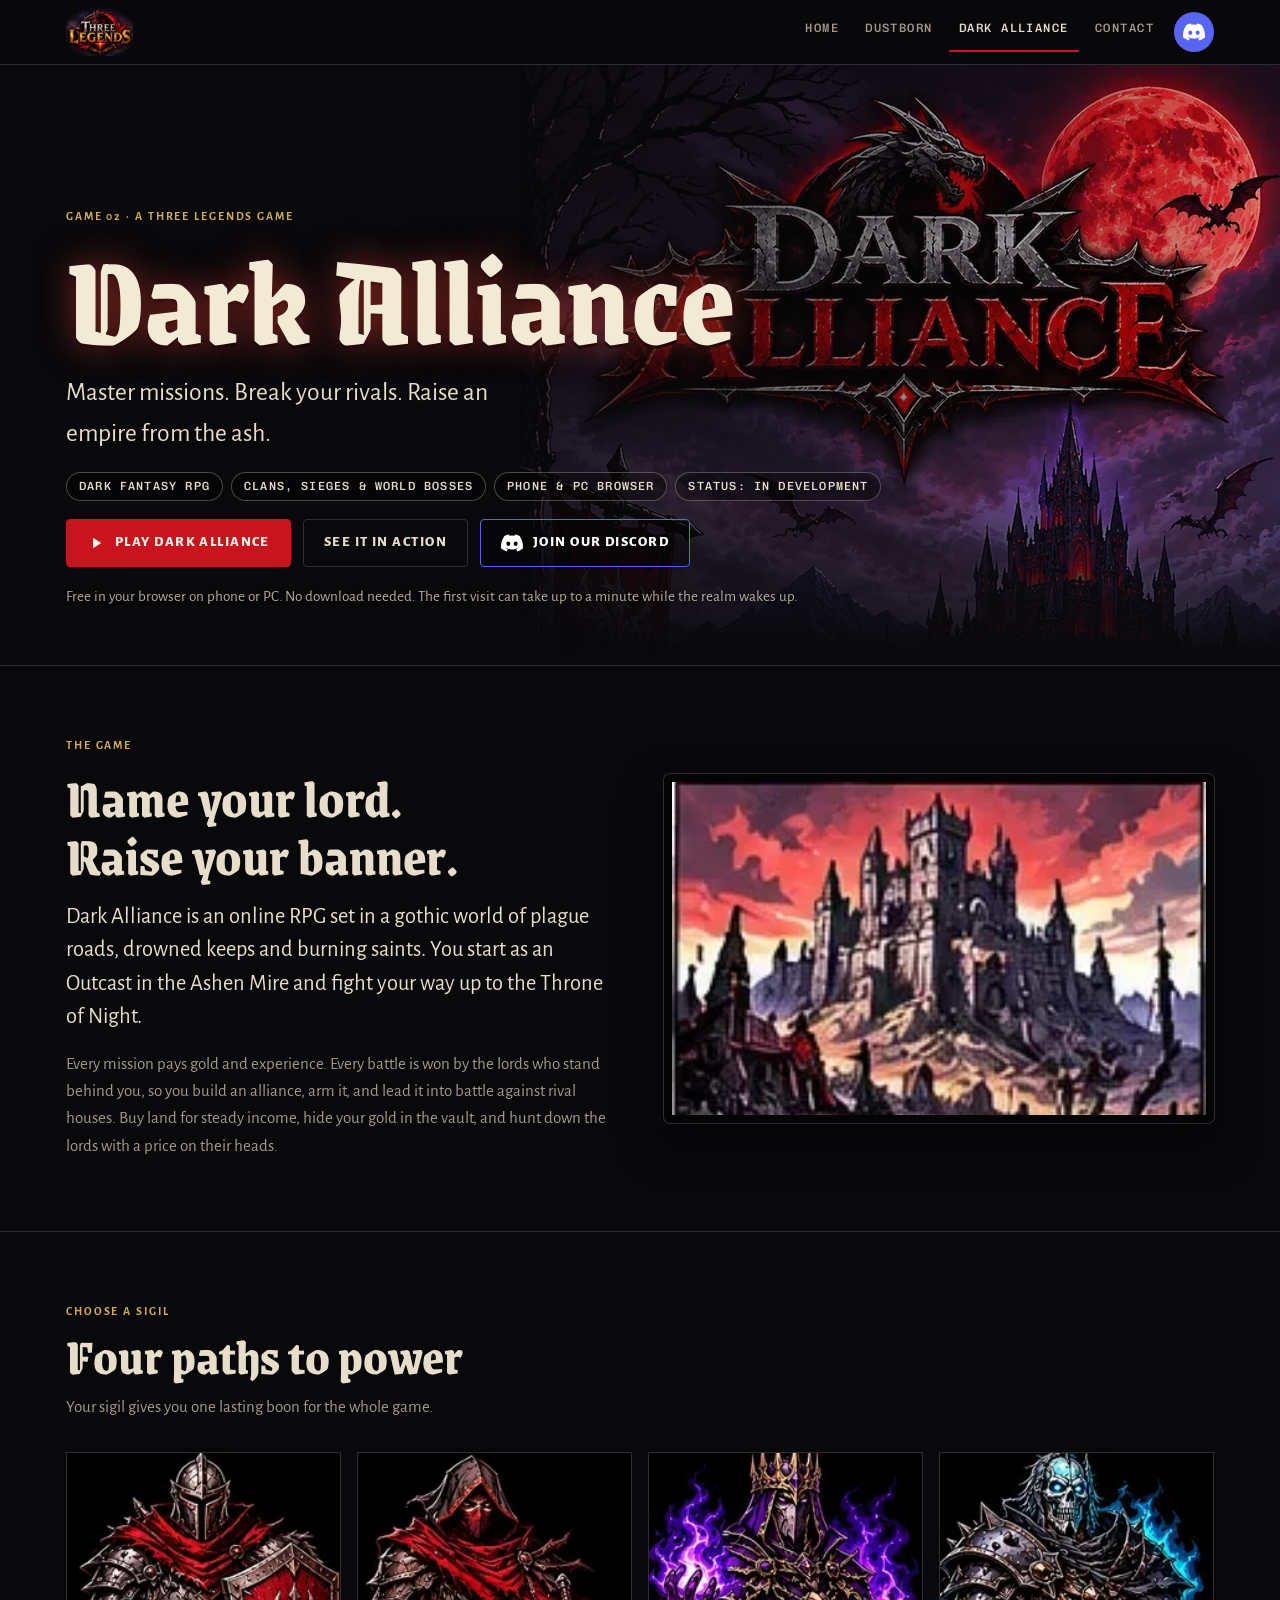
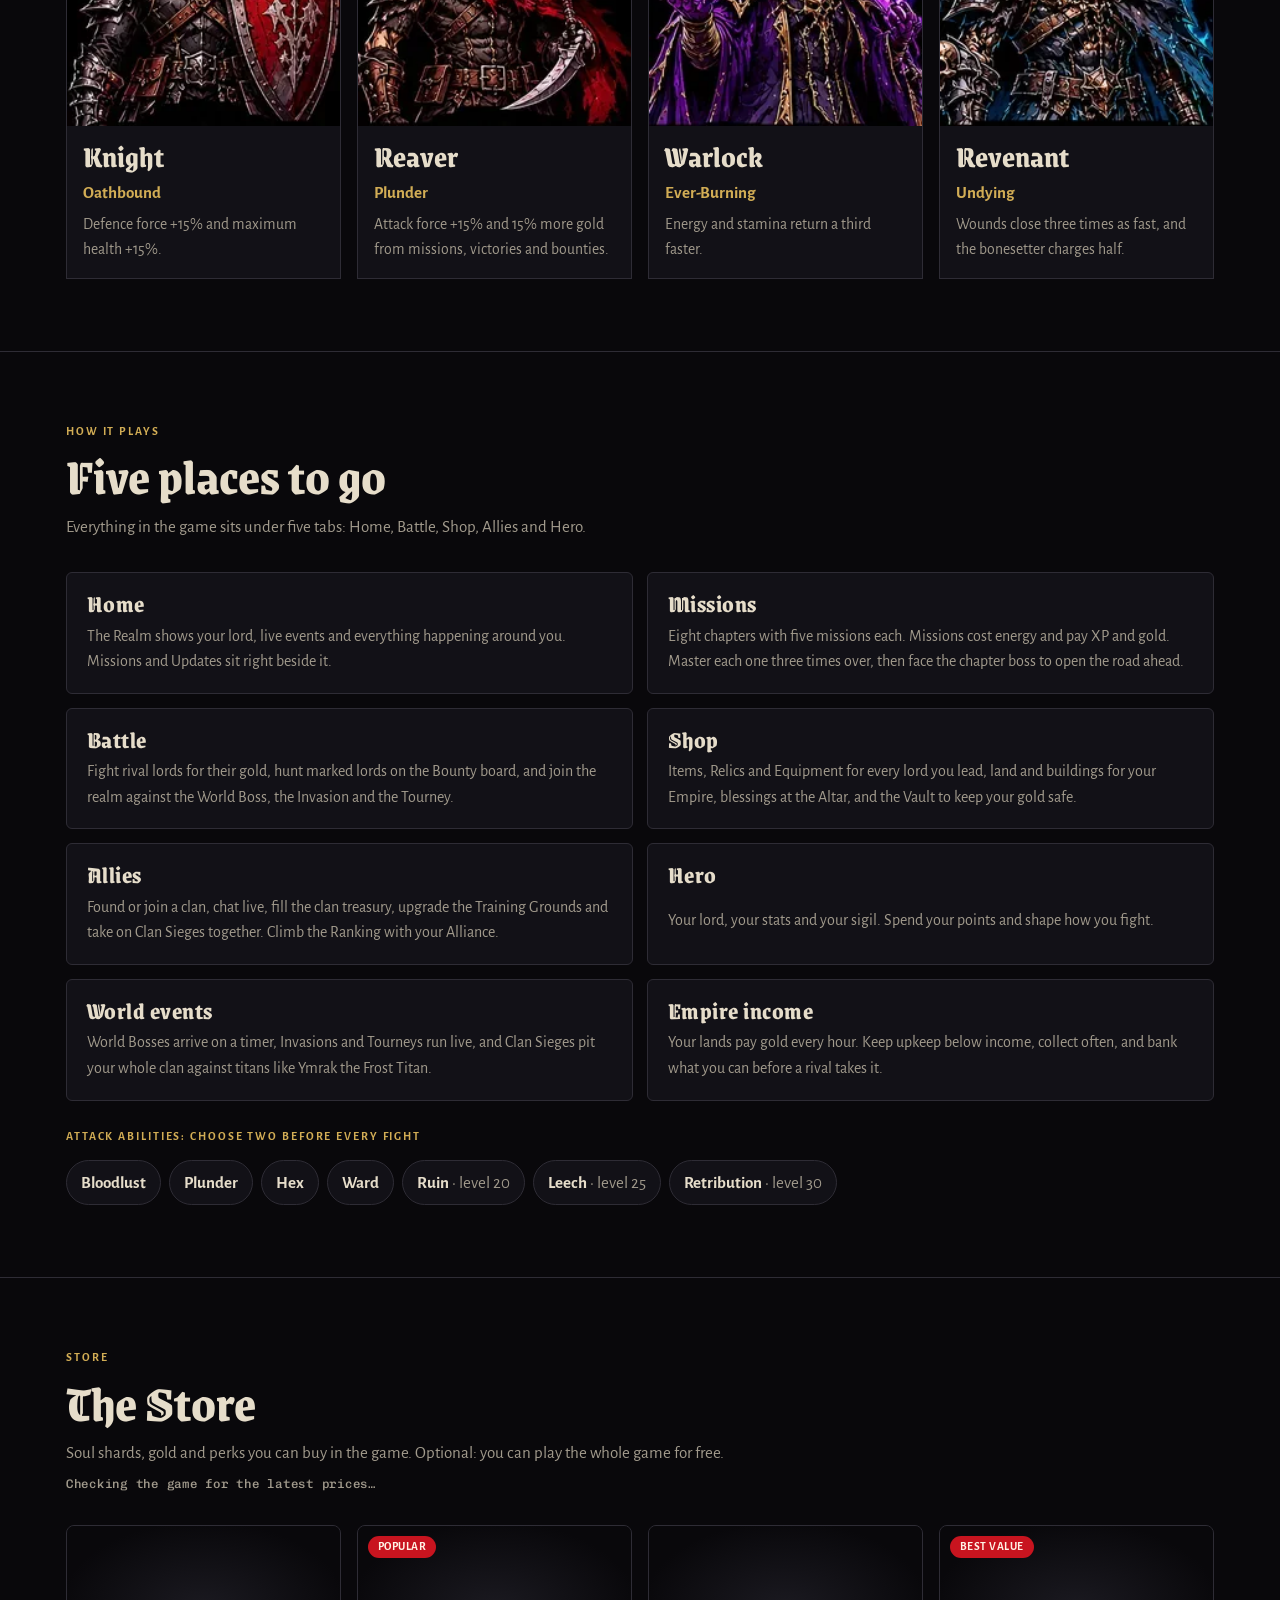
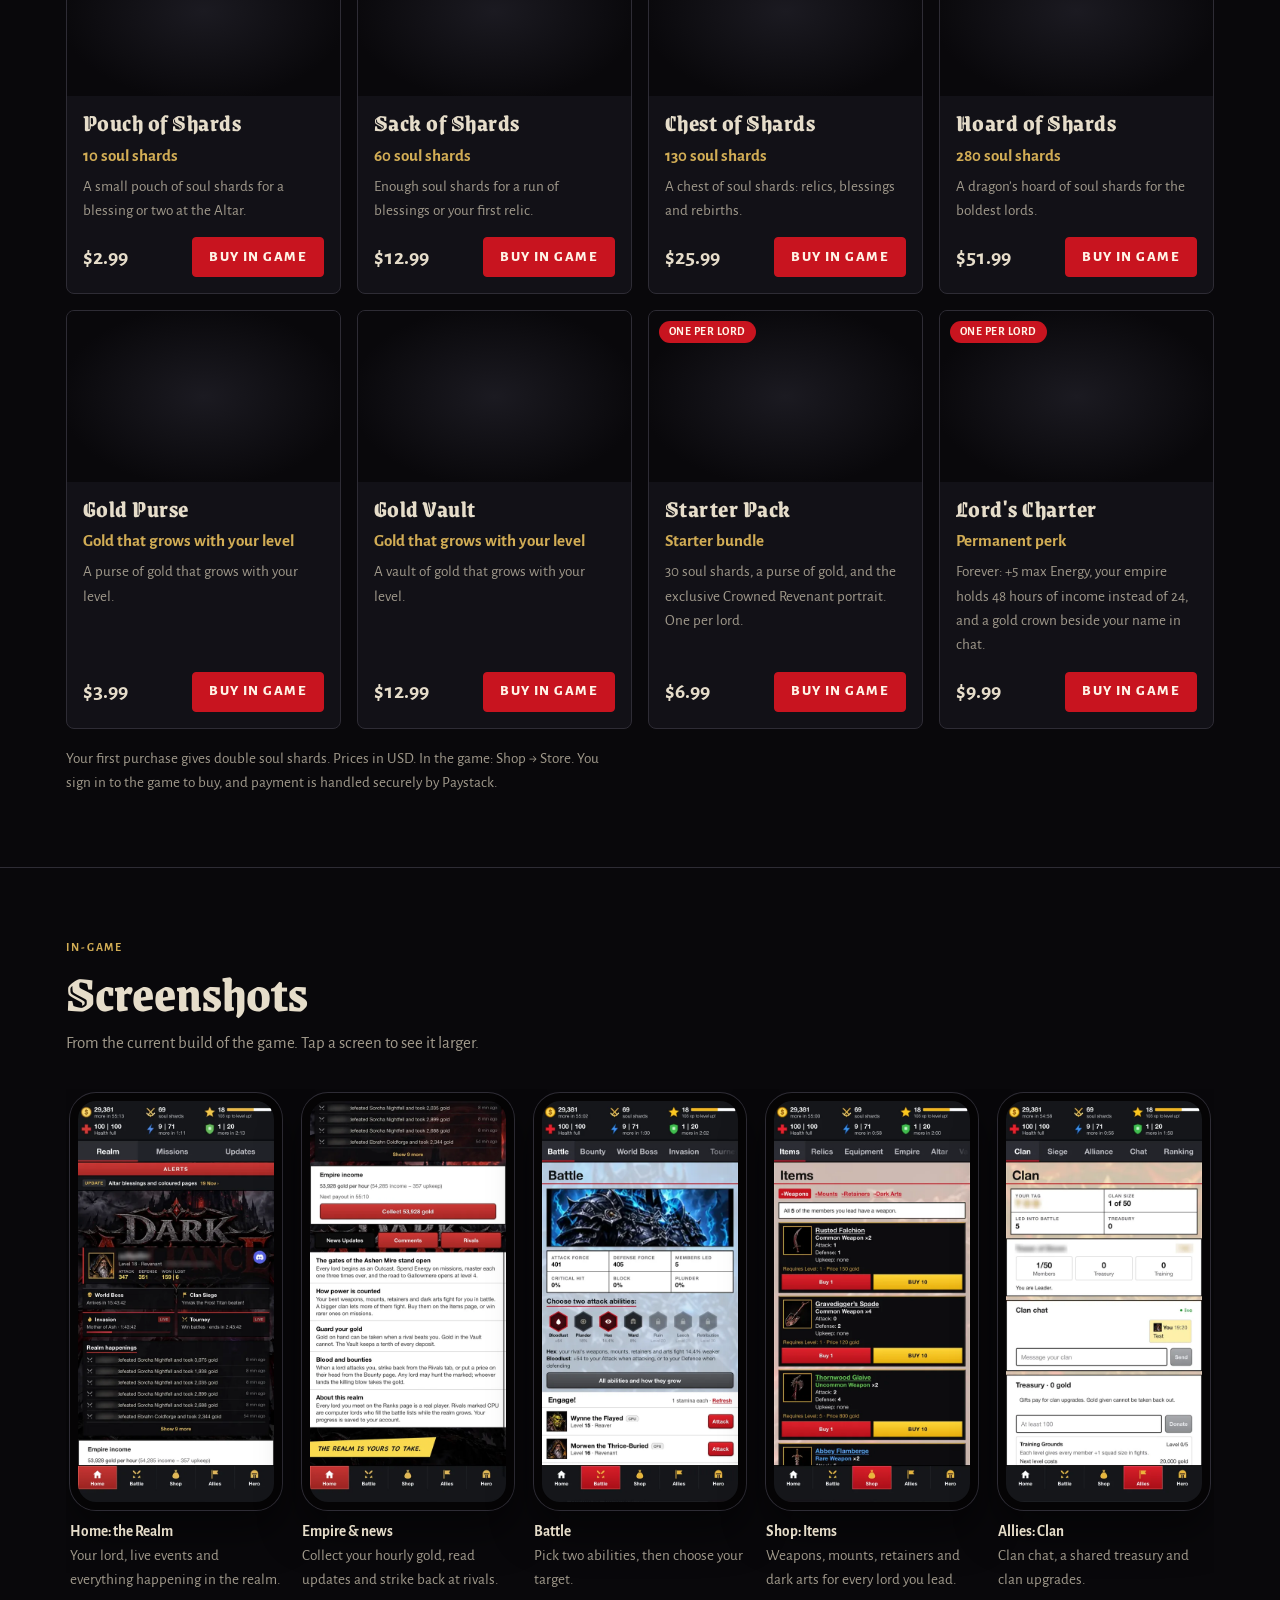
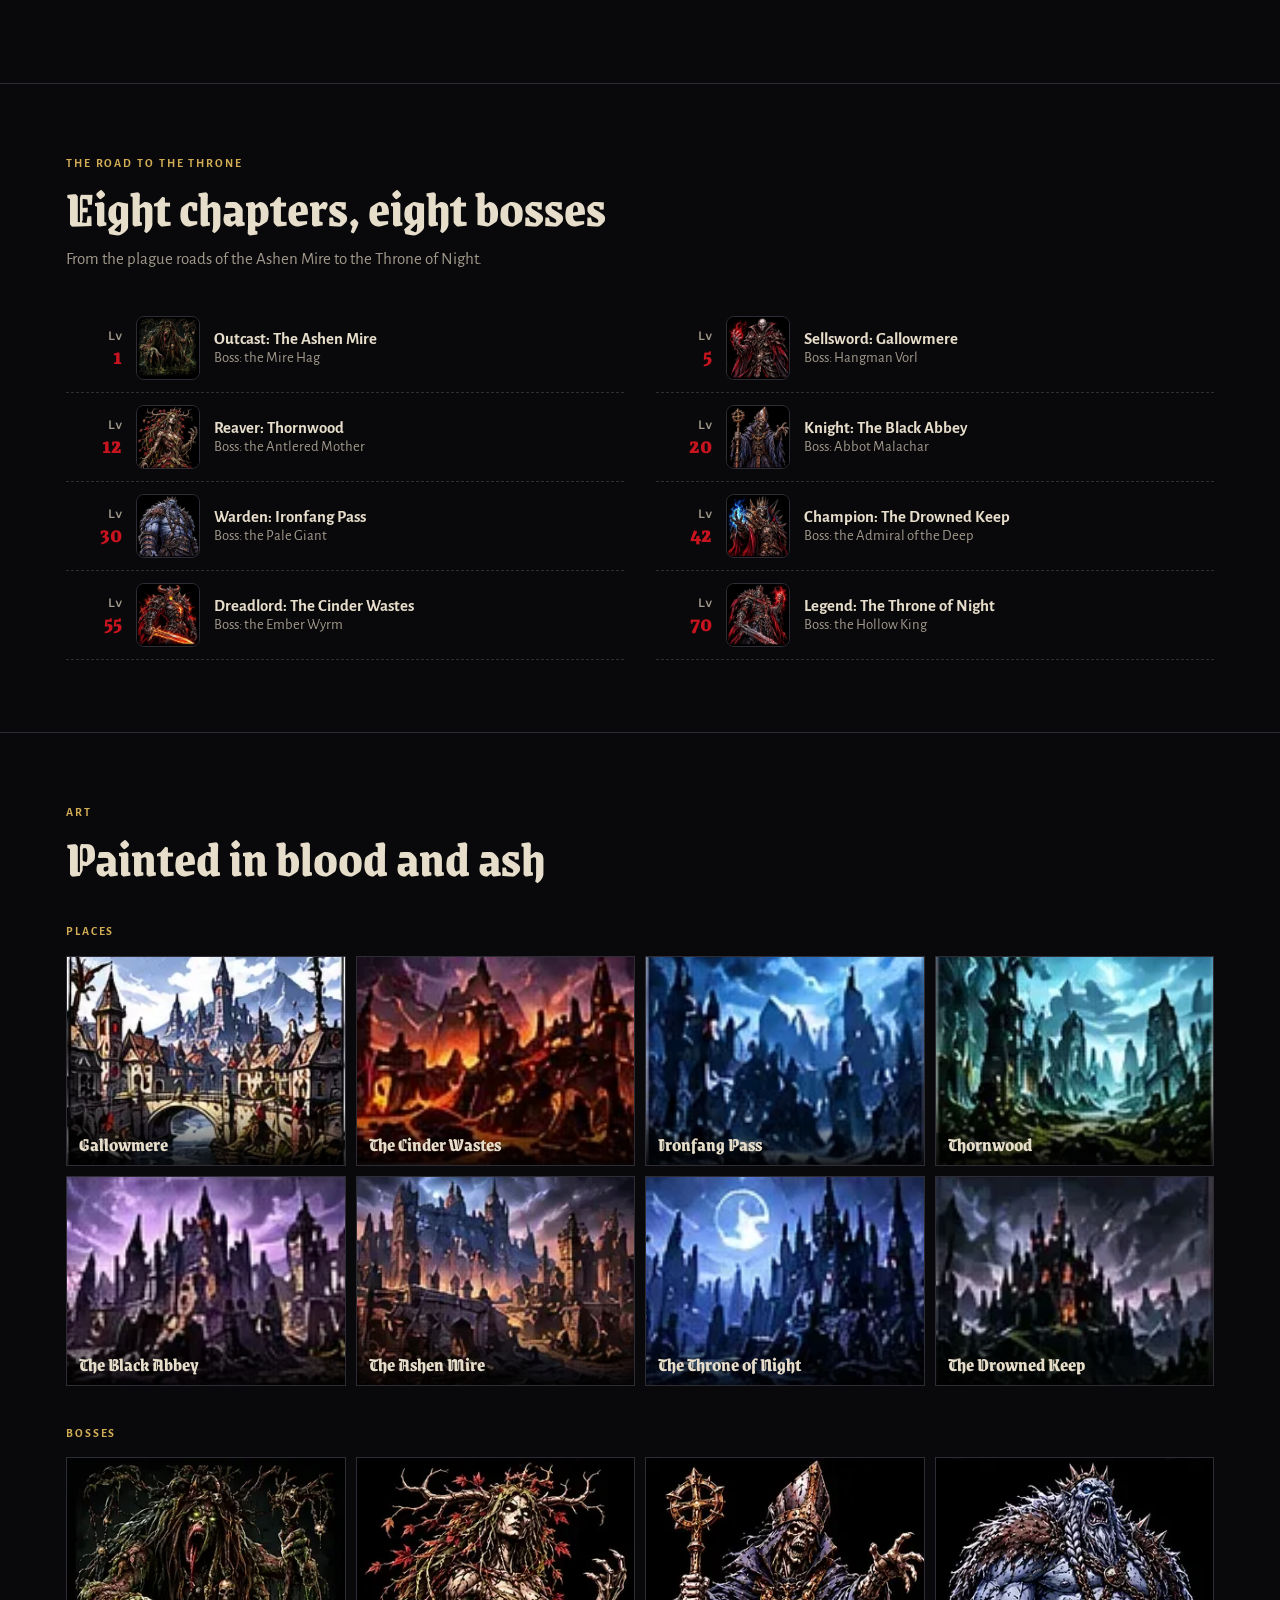
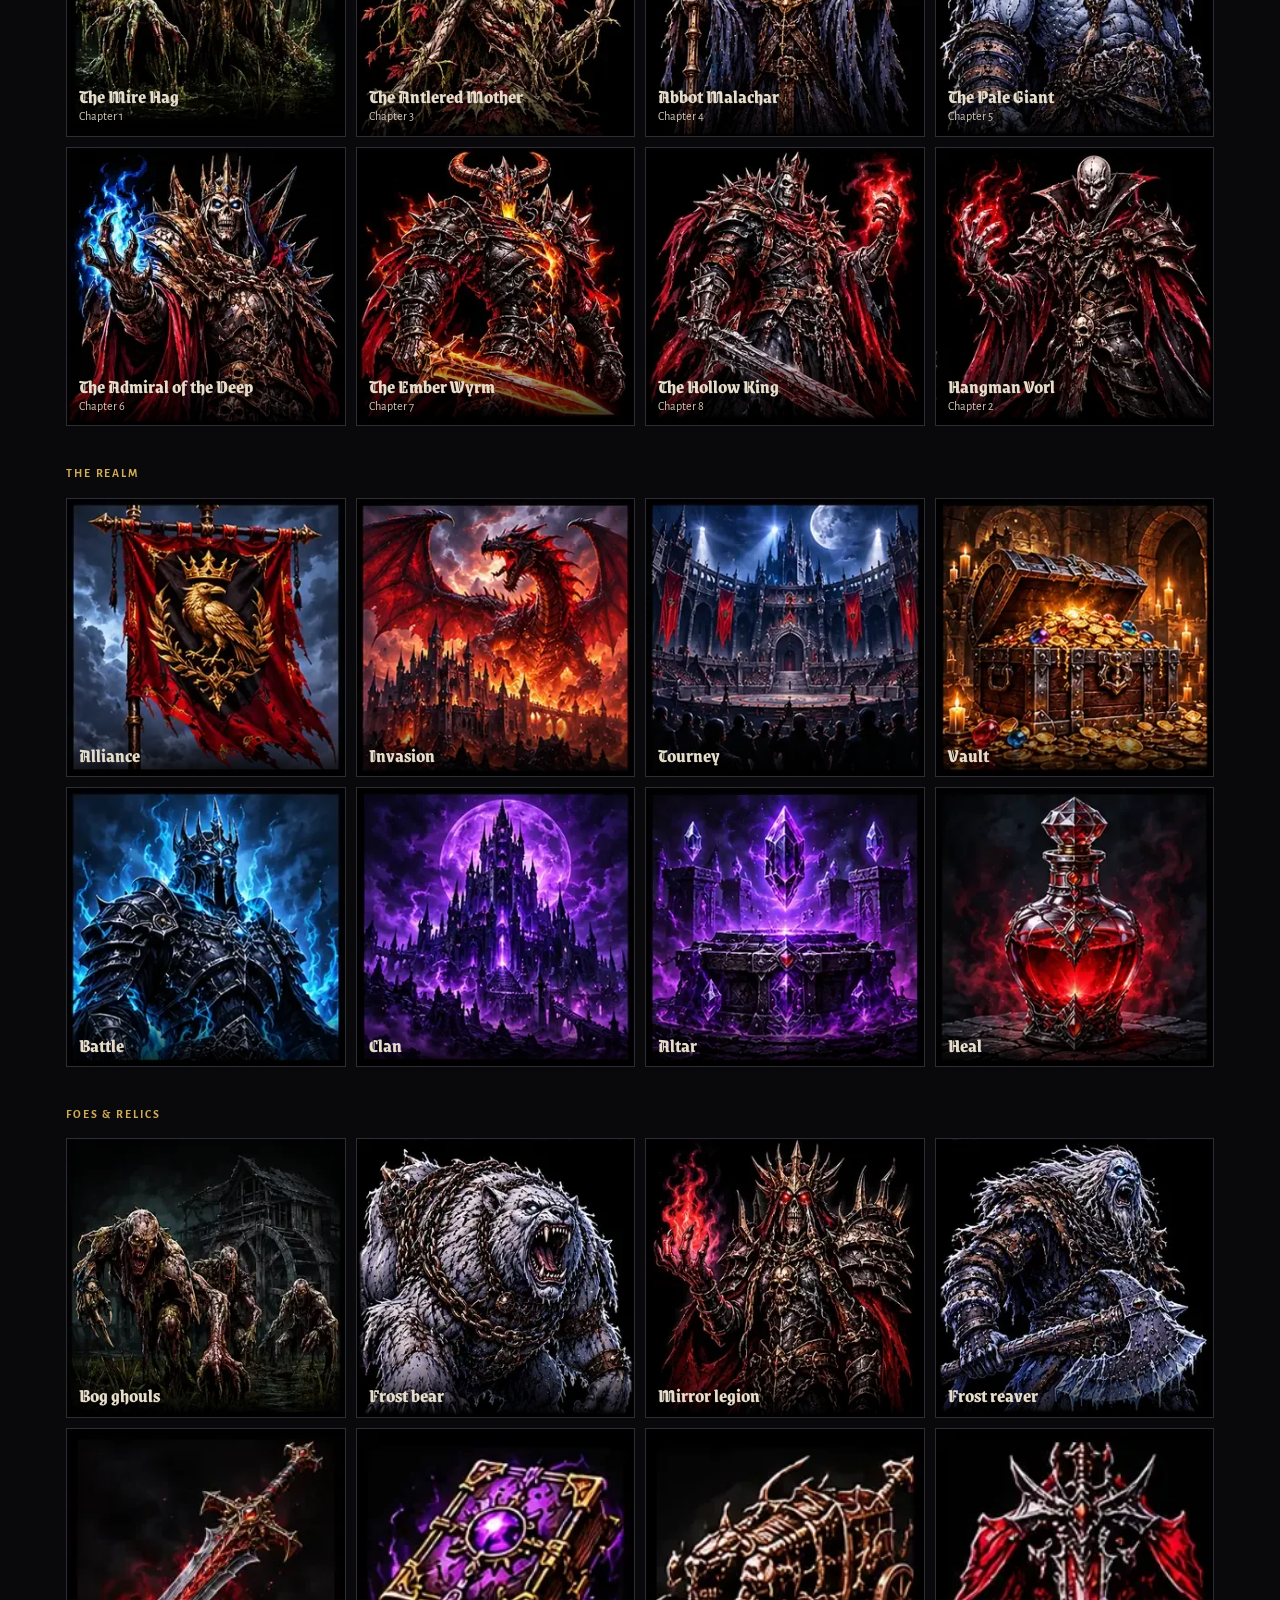
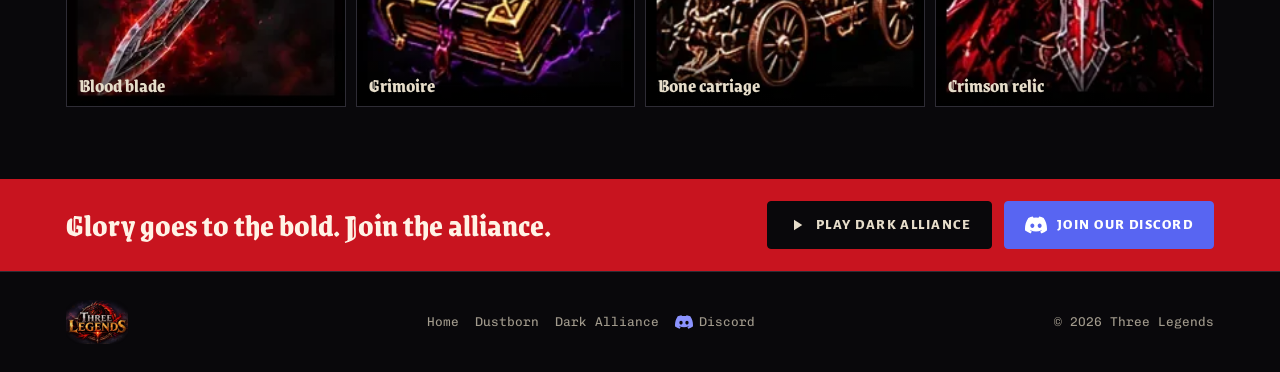
==== commit 7f5a5e30: "Add live game stores to the Dustborn and Dark Alliance pages Each game page gets a Store section lis" ====
--- a/dark-alliance.html
+++ b/dark-alliance.html
@@ -38,7 +38,7 @@
       <h1 id="da-title">Dark Alliance</h1>
       <p class="tagline">Master missions. Break your rivals. Raise an empire from the ash.</p>
       <div class="facts"><span>Dark fantasy RPG</span><span>Clans, sieges &amp; world bosses</span><span>Phone &amp; PC browser</span><span>Status: in development</span></div>
-      <div class="btns"><a class="btn play-btn" href="https://dark-alliance-njj8.onrender.com/" target="_blank" rel="noopener"><svg viewBox="0 0 24 24" width="18" height="18" aria-hidden="true" fill="currentColor"><path d="M8 5v14l11-7z"/></svg><span>Play Dark Alliance</span></a><a class="btn ghost" href="#screens">See it in action</a><a class="btn ghost discord-btn" href="https://discord.gg/jhuXgywS7g" target="_blank" rel="noopener"><svg viewBox="0 0 24 24" width="20" height="20" aria-hidden="true" fill="currentColor"><path d="M20.317 4.37a19.79 19.79 0 0 0-4.885-1.515.074.074 0 0 0-.079.037c-.21.375-.444.864-.608 1.25a18.27 18.27 0 0 0-5.487 0 12.64 12.64 0 0 0-.617-1.25.077.077 0 0 0-.079-.037A19.74 19.74 0 0 0 3.677 4.37a.07.07 0 0 0-.032.027C.533 9.046-.32 13.58.099 18.057a.082.082 0 0 0 .031.057 19.9 19.9 0 0 0 5.993 3.03.078.078 0 0 0 .084-.028c.462-.63.874-1.295 1.226-1.994a.076.076 0 0 0-.041-.106 13.1 13.1 0 0 1-1.872-.892.077.077 0 0 1-.008-.128c.126-.094.252-.192.372-.291a.074.074 0 0 1 .077-.01c3.928 1.793 8.18 1.793 12.062 0a.074.074 0 0 1 .078.01c.12.098.246.198.373.292a.077.077 0 0 1-.006.127 12.3 12.3 0 0 1-1.873.892.077.077 0 0 0-.041.107c.36.698.772 1.362 1.225 1.993a.076.076 0 0 0 .084.028 19.84 19.84 0 0 0 6.002-3.03.077.077 0 0 0 .032-.054c.5-5.177-.838-9.674-3.549-13.66a.061.061 0 0 0-.031-.03zM8.02 15.33c-1.183 0-2.157-1.085-2.157-2.419 0-1.333.956-2.419 2.157-2.419 1.21 0 2.176 1.096 2.157 2.42 0 1.333-.956 2.418-2.157 2.418zm7.975 0c-1.183 0-2.157-1.085-2.157-2.419 0-1.333.955-2.419 2.157-2.419 1.21 0 2.176 1.096 2.157 2.42 0 1.333-.946 2.418-2.157 2.418z"/></svg><span>Join our Discord</span></a></div>
+      <div class="btns"><a class="btn play-btn" href="https://dark-alliance-play.onrender.com/" target="_blank" rel="noopener"><svg viewBox="0 0 24 24" width="18" height="18" aria-hidden="true" fill="currentColor"><path d="M8 5v14l11-7z"/></svg><span>Play Dark Alliance</span></a><a class="btn ghost" href="#screens">See it in action</a><a class="btn ghost discord-btn" href="https://discord.gg/jhuXgywS7g" target="_blank" rel="noopener"><svg viewBox="0 0 24 24" width="20" height="20" aria-hidden="true" fill="currentColor"><path d="M20.317 4.37a19.79 19.79 0 0 0-4.885-1.515.074.074 0 0 0-.079.037c-.21.375-.444.864-.608 1.25a18.27 18.27 0 0 0-5.487 0 12.64 12.64 0 0 0-.617-1.25.077.077 0 0 0-.079-.037A19.74 19.74 0 0 0 3.677 4.37a.07.07 0 0 0-.032.027C.533 9.046-.32 13.58.099 18.057a.082.082 0 0 0 .031.057 19.9 19.9 0 0 0 5.993 3.03.078.078 0 0 0 .084-.028c.462-.63.874-1.295 1.226-1.994a.076.076 0 0 0-.041-.106 13.1 13.1 0 0 1-1.872-.892.077.077 0 0 1-.008-.128c.126-.094.252-.192.372-.291a.074.074 0 0 1 .077-.01c3.928 1.793 8.18 1.793 12.062 0a.074.074 0 0 1 .078.01c.12.098.246.198.373.292a.077.077 0 0 1-.006.127 12.3 12.3 0 0 1-1.873.892.077.077 0 0 0-.041.107c.36.698.772 1.362 1.225 1.993a.076.076 0 0 0 .084.028 19.84 19.84 0 0 0 6.002-3.03.077.077 0 0 0 .032-.054c.5-5.177-.838-9.674-3.549-13.66a.061.061 0 0 0-.031-.03zM8.02 15.33c-1.183 0-2.157-1.085-2.157-2.419 0-1.333.956-2.419 2.157-2.419 1.21 0 2.176 1.096 2.157 2.42 0 1.333-.956 2.418-2.157 2.418zm7.975 0c-1.183 0-2.157-1.085-2.157-2.419 0-1.333.955-2.419 2.157-2.419 1.21 0 2.176 1.096 2.157 2.42 0 1.333-.946 2.418-2.157 2.418z"/></svg><span>Join our Discord</span></a></div>
       <p class="playnote">Free in your browser on phone or PC. No download needed. The first visit can take up to a minute while the realm wakes up.</p>
     </div>
   </section>
@@ -69,6 +69,14 @@
       <div class="stack" style="margin-top:28px"><h3 class="eyebrow">Attack abilities: choose two before every fight</h3>
         <ul class="chips"><li>Bloodlust</li><li>Plunder</li><li>Hex</li><li>Ward</li><li>Ruin <span>· level 20</span></li><li>Leech <span>· level 25</span></li><li>Retribution <span>· level 30</span></li></ul>
       </div>
+    </div>
+  </section>
+
+  <section class="band store" id="store" aria-labelledby="da-store">
+    <div class="wrap" data-store="dark-alliance">
+      <div class="head"><p class="eyebrow">Store</p><h2 id="da-store">The Store</h2><p class="muted">Soul shards, gold and perks you can buy in the game. Optional: you can play the whole game for free.</p><p class="store-status" role="status"></p></div>
+      <div class="store-grid"></div>
+      <p class="store-note muted"></p>
     </div>
   </section>
 
@@ -146,7 +154,7 @@
     </div>
   </section>
 
-  <section class="strip"><div class="wrap"><p>Glory goes to the bold. Join the alliance.</p><div class="btns"><a class="btn play-btn dark" href="https://dark-alliance-njj8.onrender.com/" target="_blank" rel="noopener"><svg viewBox="0 0 24 24" width="18" height="18" aria-hidden="true" fill="currentColor"><path d="M8 5v14l11-7z"/></svg><span>Play Dark Alliance</span></a><a class="btn discord-btn" href="https://discord.gg/jhuXgywS7g" target="_blank" rel="noopener"><svg viewBox="0 0 24 24" width="20" height="20" aria-hidden="true" fill="currentColor"><path d="M20.317 4.37a19.79 19.79 0 0 0-4.885-1.515.074.074 0 0 0-.079.037c-.21.375-.444.864-.608 1.25a18.27 18.27 0 0 0-5.487 0 12.64 12.64 0 0 0-.617-1.25.077.077 0 0 0-.079-.037A19.74 19.74 0 0 0 3.677 4.37a.07.07 0 0 0-.032.027C.533 9.046-.32 13.58.099 18.057a.082.082 0 0 0 .031.057 19.9 19.9 0 0 0 5.993 3.03.078.078 0 0 0 .084-.028c.462-.63.874-1.295 1.226-1.994a.076.076 0 0 0-.041-.106 13.1 13.1 0 0 1-1.872-.892.077.077 0 0 1-.008-.128c.126-.094.252-.192.372-.291a.074.074 0 0 1 .077-.01c3.928 1.793 8.18 1.793 12.062 0a.074.074 0 0 1 .078.01c.12.098.246.198.373.292a.077.077 0 0 1-.006.127 12.3 12.3 0 0 1-1.873.892.077.077 0 0 0-.041.107c.36.698.772 1.362 1.225 1.993a.076.076 0 0 0 .084.028 19.84 19.84 0 0 0 6.002-3.03.077.077 0 0 0 .032-.054c.5-5.177-.838-9.674-3.549-13.66a.061.061 0 0 0-.031-.03zM8.02 15.33c-1.183 0-2.157-1.085-2.157-2.419 0-1.333.956-2.419 2.157-2.419 1.21 0 2.176 1.096 2.157 2.42 0 1.333-.956 2.418-2.157 2.418zm7.975 0c-1.183 0-2.157-1.085-2.157-2.419 0-1.333.955-2.419 2.157-2.419 1.21 0 2.176 1.096 2.157 2.42 0 1.333-.946 2.418-2.157 2.418z"/></svg><span>Join our Discord</span></a></div></div></section>
+  <section class="strip"><div class="wrap"><p>Glory goes to the bold. Join the alliance.</p><div class="btns"><a class="btn play-btn dark" href="https://dark-alliance-play.onrender.com/" target="_blank" rel="noopener"><svg viewBox="0 0 24 24" width="18" height="18" aria-hidden="true" fill="currentColor"><path d="M8 5v14l11-7z"/></svg><span>Play Dark Alliance</span></a><a class="btn discord-btn" href="https://discord.gg/jhuXgywS7g" target="_blank" rel="noopener"><svg viewBox="0 0 24 24" width="20" height="20" aria-hidden="true" fill="currentColor"><path d="M20.317 4.37a19.79 19.79 0 0 0-4.885-1.515.074.074 0 0 0-.079.037c-.21.375-.444.864-.608 1.25a18.27 18.27 0 0 0-5.487 0 12.64 12.64 0 0 0-.617-1.25.077.077 0 0 0-.079-.037A19.74 19.74 0 0 0 3.677 4.37a.07.07 0 0 0-.032.027C.533 9.046-.32 13.58.099 18.057a.082.082 0 0 0 .031.057 19.9 19.9 0 0 0 5.993 3.03.078.078 0 0 0 .084-.028c.462-.63.874-1.295 1.226-1.994a.076.076 0 0 0-.041-.106 13.1 13.1 0 0 1-1.872-.892.077.077 0 0 1-.008-.128c.126-.094.252-.192.372-.291a.074.074 0 0 1 .077-.01c3.928 1.793 8.18 1.793 12.062 0a.074.074 0 0 1 .078.01c.12.098.246.198.373.292a.077.077 0 0 1-.006.127 12.3 12.3 0 0 1-1.873.892.077.077 0 0 0-.041.107c.36.698.772 1.362 1.225 1.993a.076.076 0 0 0 .084.028 19.84 19.84 0 0 0 6.002-3.03.077.077 0 0 0 .032-.054c.5-5.177-.838-9.674-3.549-13.66a.061.061 0 0 0-.031-.03zM8.02 15.33c-1.183 0-2.157-1.085-2.157-2.419 0-1.333.956-2.419 2.157-2.419 1.21 0 2.176 1.096 2.157 2.42 0 1.333-.956 2.418-2.157 2.418zm7.975 0c-1.183 0-2.157-1.085-2.157-2.419 0-1.333.955-2.419 2.157-2.419 1.21 0 2.176 1.096 2.157 2.42 0 1.333-.946 2.418-2.157 2.418z"/></svg><span>Join our Discord</span></a></div></div></section>
 </main>
 <footer>
   <div class="wrap">
@@ -161,5 +169,6 @@
   </div>
 </footer>
 <script src="assets/site.js"></script>
+<script src="assets/store.js"></script>
 </body>
 </html>
--- a/assets/site.css
+++ b/assets/site.css
@@ -296,3 +296,24 @@
 .btn.play-btn { box-shadow: 0 0 0 0 color-mix(in srgb, var(--accent) 60%, transparent); }
 .btn.play-btn.dark { background: var(--ink); color: var(--bone); border-color: var(--ink); }
 .playnote { font-size: .95rem; color: color-mix(in srgb, var(--bone) 78%, transparent); text-shadow: 0 1px 3px rgba(0,0,0,.8); }
+
+/* ---------- Store ---------- */
+.store-status { font: 500 .78rem/1.3 var(--f-mono); letter-spacing: .06em; color: var(--mute); min-height: 1.3em; display: flex; align-items: center; gap: 8px; }
+.store-status.on::before { content: ""; width: 8px; height: 8px; border-radius: 50%; background: #3ecf6e; box-shadow: 0 0 8px #3ecf6e; }
+.store-grid { display: grid; grid-template-columns: repeat(auto-fill, minmax(240px, 1fr)); gap: 16px; }
+.sitem { display: grid; grid-template-rows: auto 1fr; background: var(--ink-2); border: 1px solid var(--line); border-radius: 8px; overflow: hidden; min-width: 0; }
+body.dustborn .sitem { border-radius: 14px; }
+.sitem-art { position: relative; aspect-ratio: 16 / 10; overflow: hidden; background: radial-gradient(ellipse at center, var(--ink-3), var(--ink) 75%); }
+.sitem-art img { position: absolute; inset: 0; width: 100%; height: 100%; object-fit: contain; padding: 10px; }
+body.da .sitem-art img { object-fit: cover; object-position: center 30%; padding: 0; }
+.stag { position: absolute; top: 10px; left: 10px; padding: 3px 10px; border-radius: 999px; background: var(--accent); color: var(--on-accent); font: 700 .72rem/1.4 var(--f-body); letter-spacing: .04em; text-transform: uppercase; }
+.sitem-body { display: grid; grid-template-rows: auto auto 1fr auto; gap: 6px; padding: 14px 16px 16px; }
+.sitem h3 { font-family: var(--f-display); font-size: 1.5rem; font-weight: 400; letter-spacing: .02em; }
+body.da .sitem h3 { font-weight: 800; }
+.swhat { font-weight: 700; color: var(--accent-2); }
+.stext { color: var(--mute); font-size: .95rem; }
+.sbuy { display: flex; align-items: center; justify-content: space-between; gap: 10px; flex-wrap: wrap; margin-top: 8px; }
+.sprice { font: 700 1.35rem/1 var(--f-body); color: var(--bone); font-variant-numeric: tabular-nums; }
+.sbuy .btn { min-height: 40px; padding: 10px 16px; }
+.ssoon { font: 600 .8rem/1 var(--f-mono); letter-spacing: .1em; text-transform: uppercase; color: var(--mute); }
+.store-note { margin-top: 18px; font-size: .95rem; max-width: 70ch; }
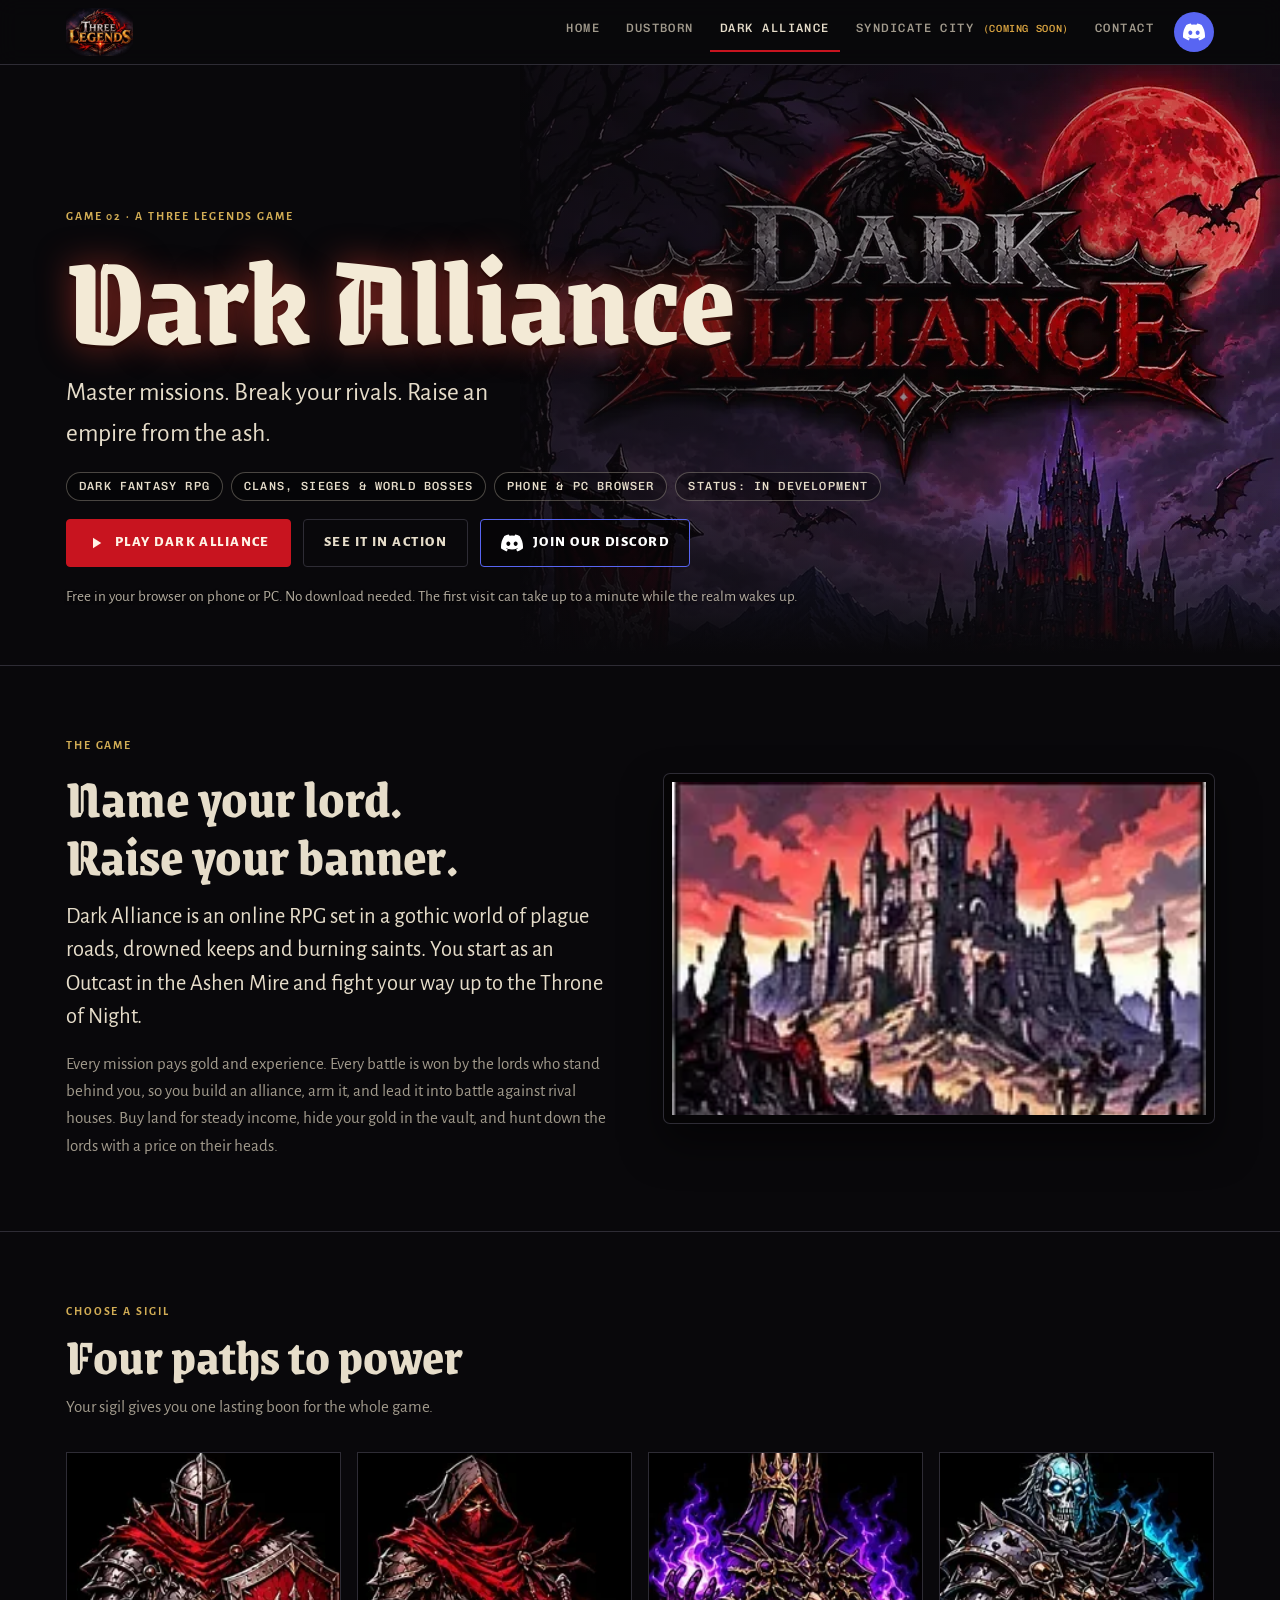
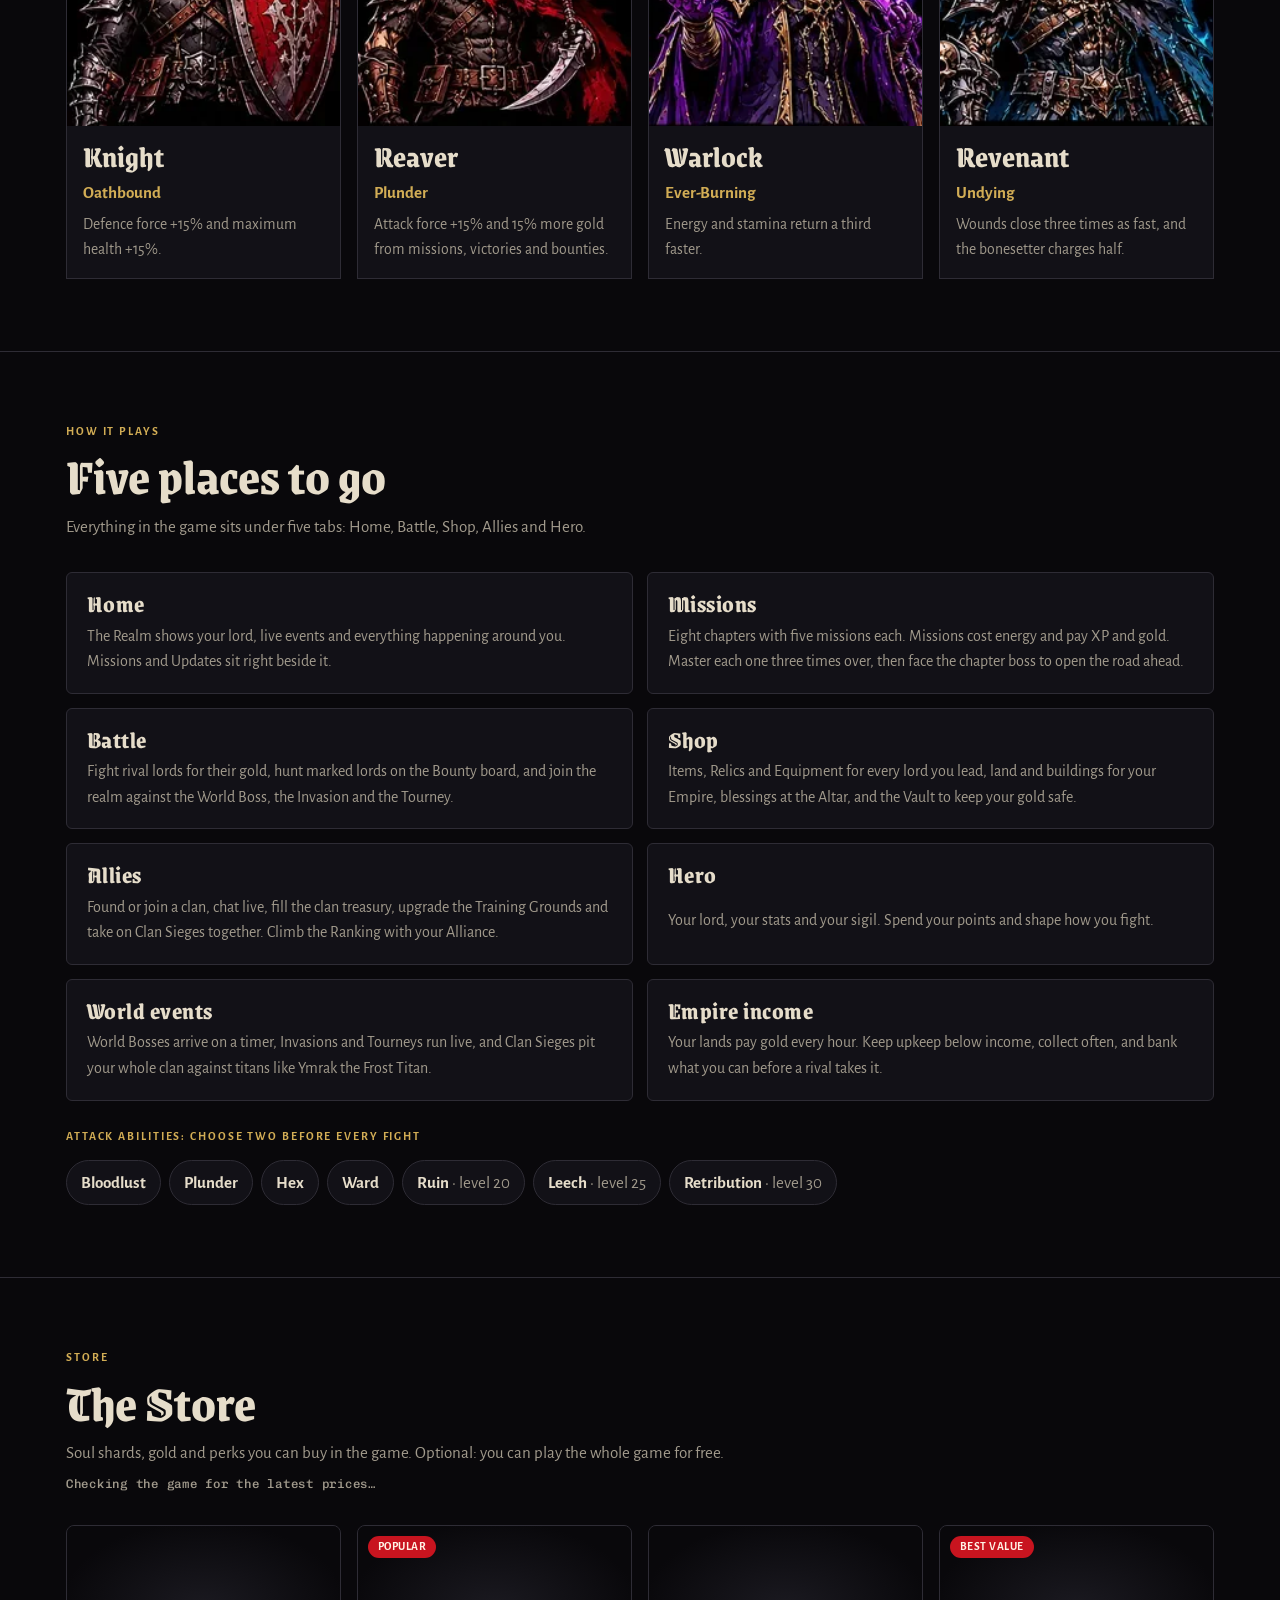
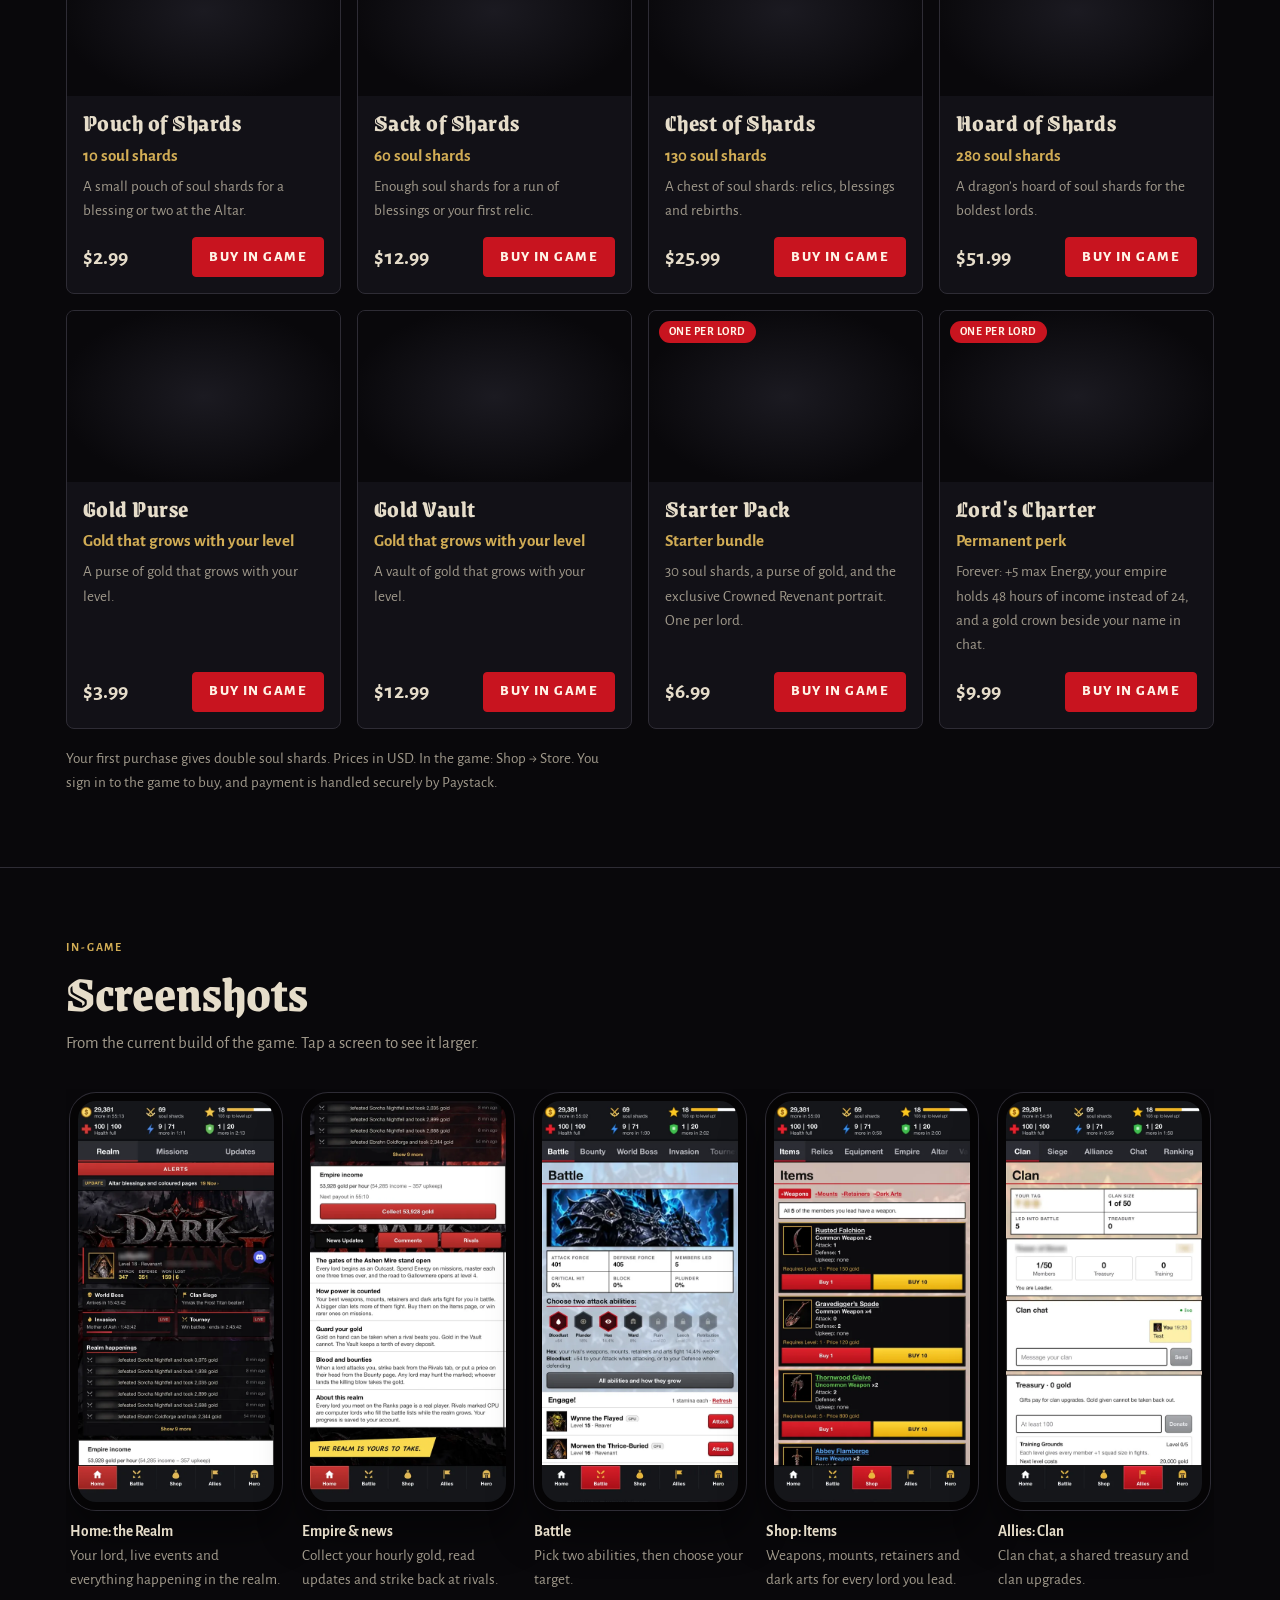
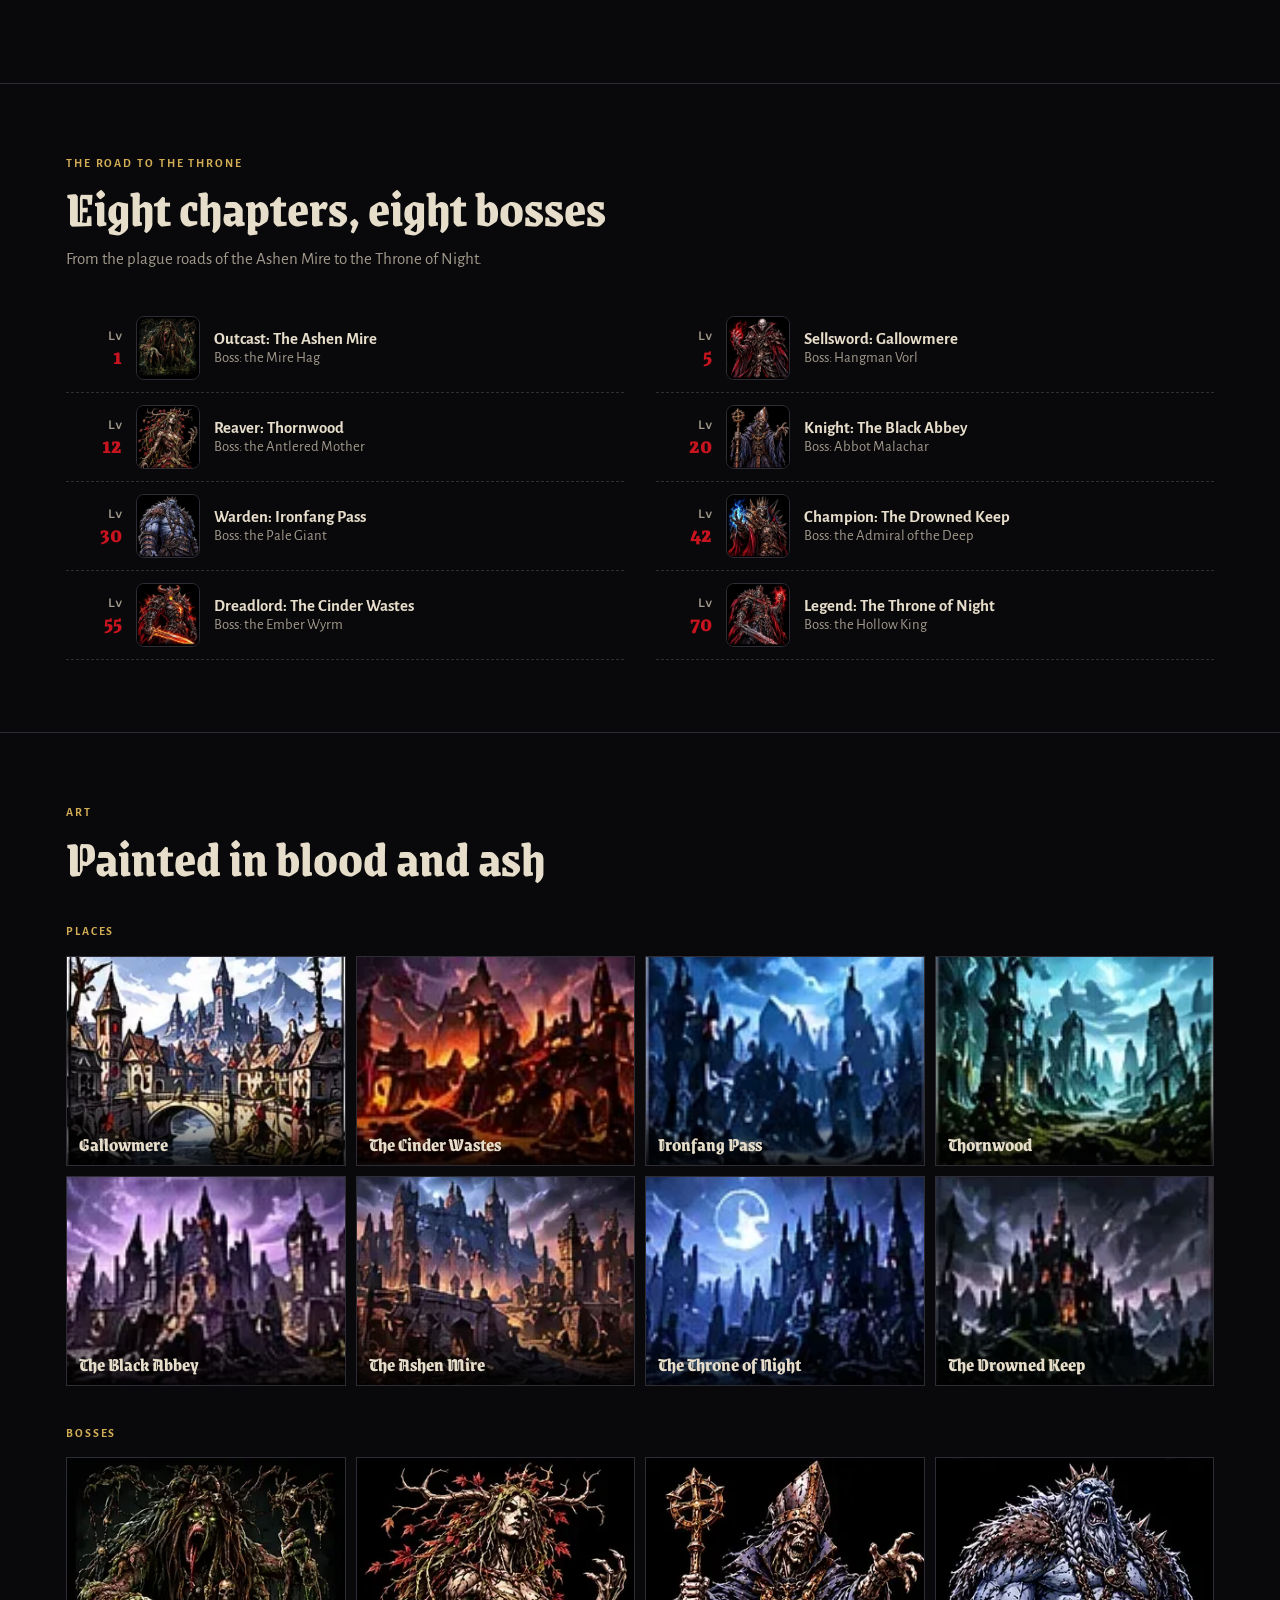
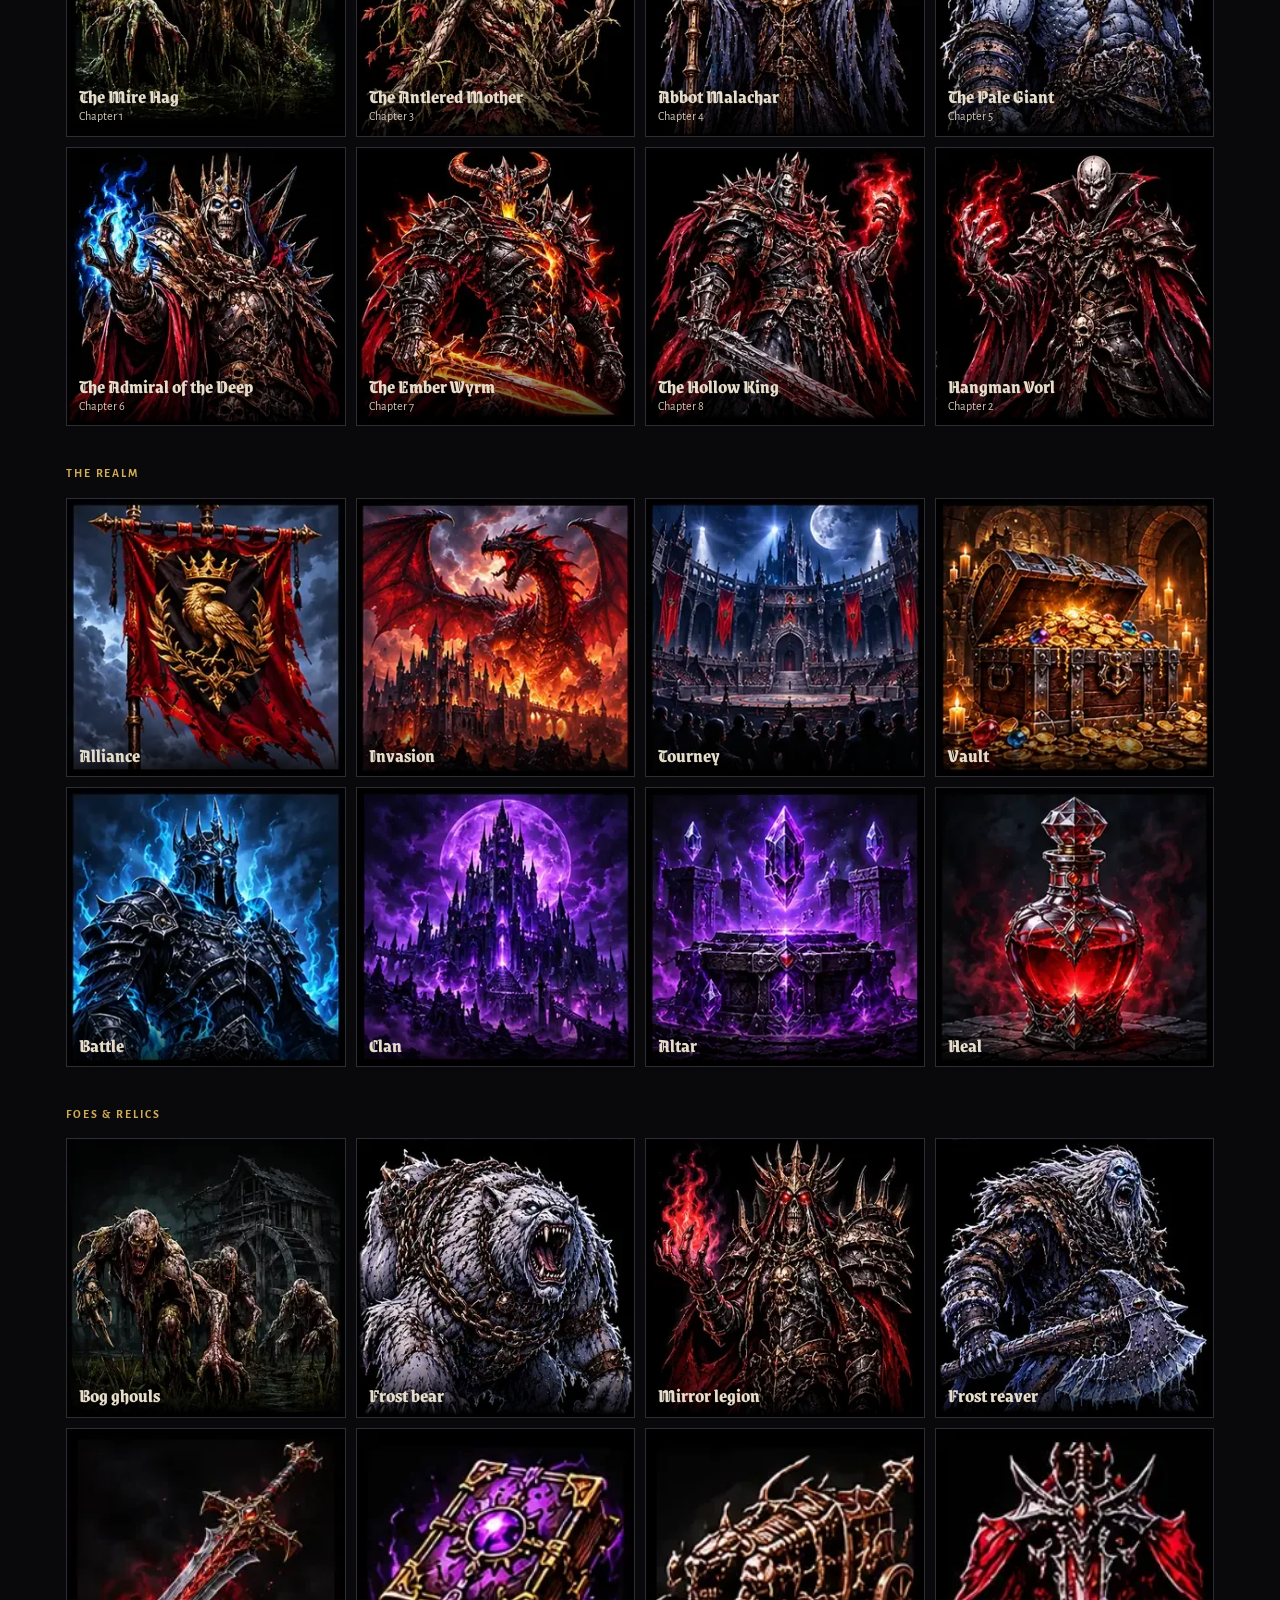
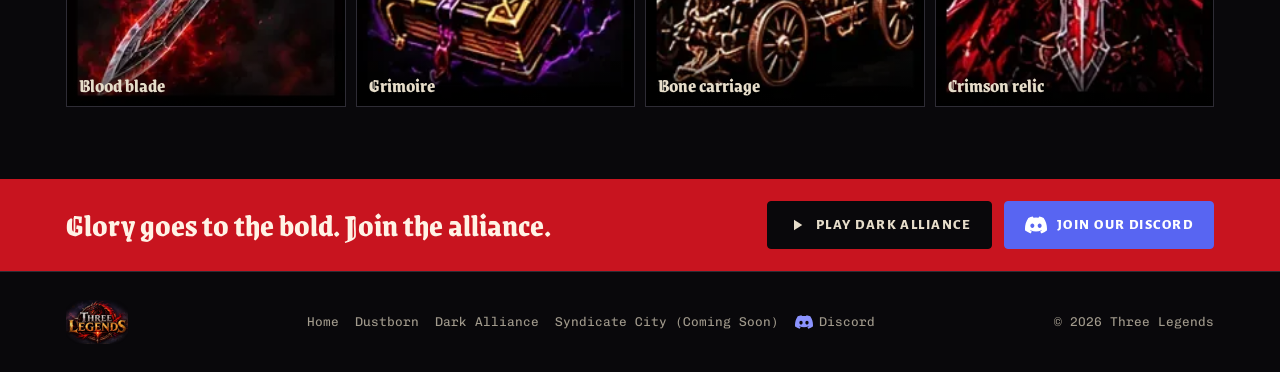
==== commit 0dd21c35: "Add Syndicate City (Coming Soon) to the top menu and footer Co-Authored-By: Claude Opus 5.5 <noreply" ====
--- a/dark-alliance.html
+++ b/dark-alliance.html
@@ -24,6 +24,7 @@
       <a href="index.html" class="hide-sm">Home</a>
       <a href="dustborn.html">Dustborn</a>
       <a href="dark-alliance.html" aria-current="page">Dark Alliance</a>
+      <a class="nav-soon" href="index.html#syndicate-city" title="Syndicate City is coming soon">Syndicate City <small>(Coming Soon)</small></a>
       <a href="index.html#contact" class="hide-sm">Contact</a>
       <a class="discord" href="https://discord.gg/jhuXgywS7g" target="_blank" rel="noopener" aria-label="Join our Discord" title="Join our Discord"><svg viewBox="0 0 24 24" width="20" height="20" aria-hidden="true" fill="currentColor"><path d="M20.317 4.37a19.79 19.79 0 0 0-4.885-1.515.074.074 0 0 0-.079.037c-.21.375-.444.864-.608 1.25a18.27 18.27 0 0 0-5.487 0 12.64 12.64 0 0 0-.617-1.25.077.077 0 0 0-.079-.037A19.74 19.74 0 0 0 3.677 4.37a.07.07 0 0 0-.032.027C.533 9.046-.32 13.58.099 18.057a.082.082 0 0 0 .031.057 19.9 19.9 0 0 0 5.993 3.03.078.078 0 0 0 .084-.028c.462-.63.874-1.295 1.226-1.994a.076.076 0 0 0-.041-.106 13.1 13.1 0 0 1-1.872-.892.077.077 0 0 1-.008-.128c.126-.094.252-.192.372-.291a.074.074 0 0 1 .077-.01c3.928 1.793 8.18 1.793 12.062 0a.074.074 0 0 1 .078.01c.12.098.246.198.373.292a.077.077 0 0 1-.006.127 12.3 12.3 0 0 1-1.873.892.077.077 0 0 0-.041.107c.36.698.772 1.362 1.225 1.993a.076.076 0 0 0 .084.028 19.84 19.84 0 0 0 6.002-3.03.077.077 0 0 0 .032-.054c.5-5.177-.838-9.674-3.549-13.66a.061.061 0 0 0-.031-.03zM8.02 15.33c-1.183 0-2.157-1.085-2.157-2.419 0-1.333.956-2.419 2.157-2.419 1.21 0 2.176 1.096 2.157 2.42 0 1.333-.956 2.418-2.157 2.418zm7.975 0c-1.183 0-2.157-1.085-2.157-2.419 0-1.333.955-2.419 2.157-2.419 1.21 0 2.176 1.096 2.157 2.42 0 1.333-.946 2.418-2.157 2.418z"/></svg></a>
     </nav>
@@ -163,6 +164,7 @@
       <a href="index.html">Home</a>
       <a href="dustborn.html">Dustborn</a>
       <a href="dark-alliance.html">Dark Alliance</a>
+      <a href="index.html#syndicate-city">Syndicate City (Coming Soon)</a>
       <a href="https://discord.gg/jhuXgywS7g" target="_blank" rel="noopener" class="fdiscord"><svg viewBox="0 0 24 24" width="20" height="20" aria-hidden="true" fill="currentColor"><path d="M20.317 4.37a19.79 19.79 0 0 0-4.885-1.515.074.074 0 0 0-.079.037c-.21.375-.444.864-.608 1.25a18.27 18.27 0 0 0-5.487 0 12.64 12.64 0 0 0-.617-1.25.077.077 0 0 0-.079-.037A19.74 19.74 0 0 0 3.677 4.37a.07.07 0 0 0-.032.027C.533 9.046-.32 13.58.099 18.057a.082.082 0 0 0 .031.057 19.9 19.9 0 0 0 5.993 3.03.078.078 0 0 0 .084-.028c.462-.63.874-1.295 1.226-1.994a.076.076 0 0 0-.041-.106 13.1 13.1 0 0 1-1.872-.892.077.077 0 0 1-.008-.128c.126-.094.252-.192.372-.291a.074.074 0 0 1 .077-.01c3.928 1.793 8.18 1.793 12.062 0a.074.074 0 0 1 .078.01c.12.098.246.198.373.292a.077.077 0 0 1-.006.127 12.3 12.3 0 0 1-1.873.892.077.077 0 0 0-.041.107c.36.698.772 1.362 1.225 1.993a.076.076 0 0 0 .084.028 19.84 19.84 0 0 0 6.002-3.03.077.077 0 0 0 .032-.054c.5-5.177-.838-9.674-3.549-13.66a.061.061 0 0 0-.031-.03zM8.02 15.33c-1.183 0-2.157-1.085-2.157-2.419 0-1.333.956-2.419 2.157-2.419 1.21 0 2.176 1.096 2.157 2.42 0 1.333-.956 2.418-2.157 2.418zm7.975 0c-1.183 0-2.157-1.085-2.157-2.419 0-1.333.955-2.419 2.157-2.419 1.21 0 2.176 1.096 2.157 2.42 0 1.333-.946 2.418-2.157 2.418z"/></svg><span>Discord</span></a>
     </nav>
     <span>© <span id="yr">2026</span> Three Legends</span>
--- a/assets/site.css
+++ b/assets/site.css
@@ -317,3 +317,23 @@
 .sbuy .btn { min-height: 40px; padding: 10px 16px; }
 .ssoon { font: 600 .8rem/1 var(--f-mono); letter-spacing: .1em; text-transform: uppercase; color: var(--mute); }
 .store-note { margin-top: 18px; font-size: .95rem; max-width: 70ch; }
+
+/* ---------- Coming soon game card ---------- */
+.gcard.soon { grid-column: 1 / -1; min-height: 0;
+  background: radial-gradient(70% 160% at 90% 0%, rgba(110,60,170,.40), transparent 60%),
+              radial-gradient(50% 140% at 0% 100%, rgba(178,58,72,.28), transparent 60%), var(--ink-2); }
+.gcard.soon::after { display: none; }
+.gcard.soon .gbody { padding: 32px 28px; }
+.gcard.soon h3 { font-family: var(--f-display); font-weight: 700; color: var(--bone); font-size: clamp(2rem, 4.4vw, 3.2rem); letter-spacing: .02em; text-shadow: none; }
+.soon-tag { font-size: .48em; color: var(--gold); letter-spacing: .08em; white-space: nowrap; vertical-align: middle; }
+.gcard.soon p:not(.meta) { color: #cfc6d2; max-width: 56ch; }
+
+/* ---------- Coming soon item in the top menu ---------- */
+.top nav a.nav-soon { color: var(--mute); }
+.top nav a.nav-soon small { font-size: .85em; color: var(--gold); letter-spacing: .06em; }
+.gcard.soon { scroll-margin-top: 90px; }
+@media (max-width: 640px) {
+  .top nav { align-items: center; }
+  .top nav a.nav-soon { display: inline-flex; flex-direction: column; align-items: center; line-height: 1.15; }
+  .top nav a.nav-soon small { font-size: .8em; letter-spacing: .02em; }
+}
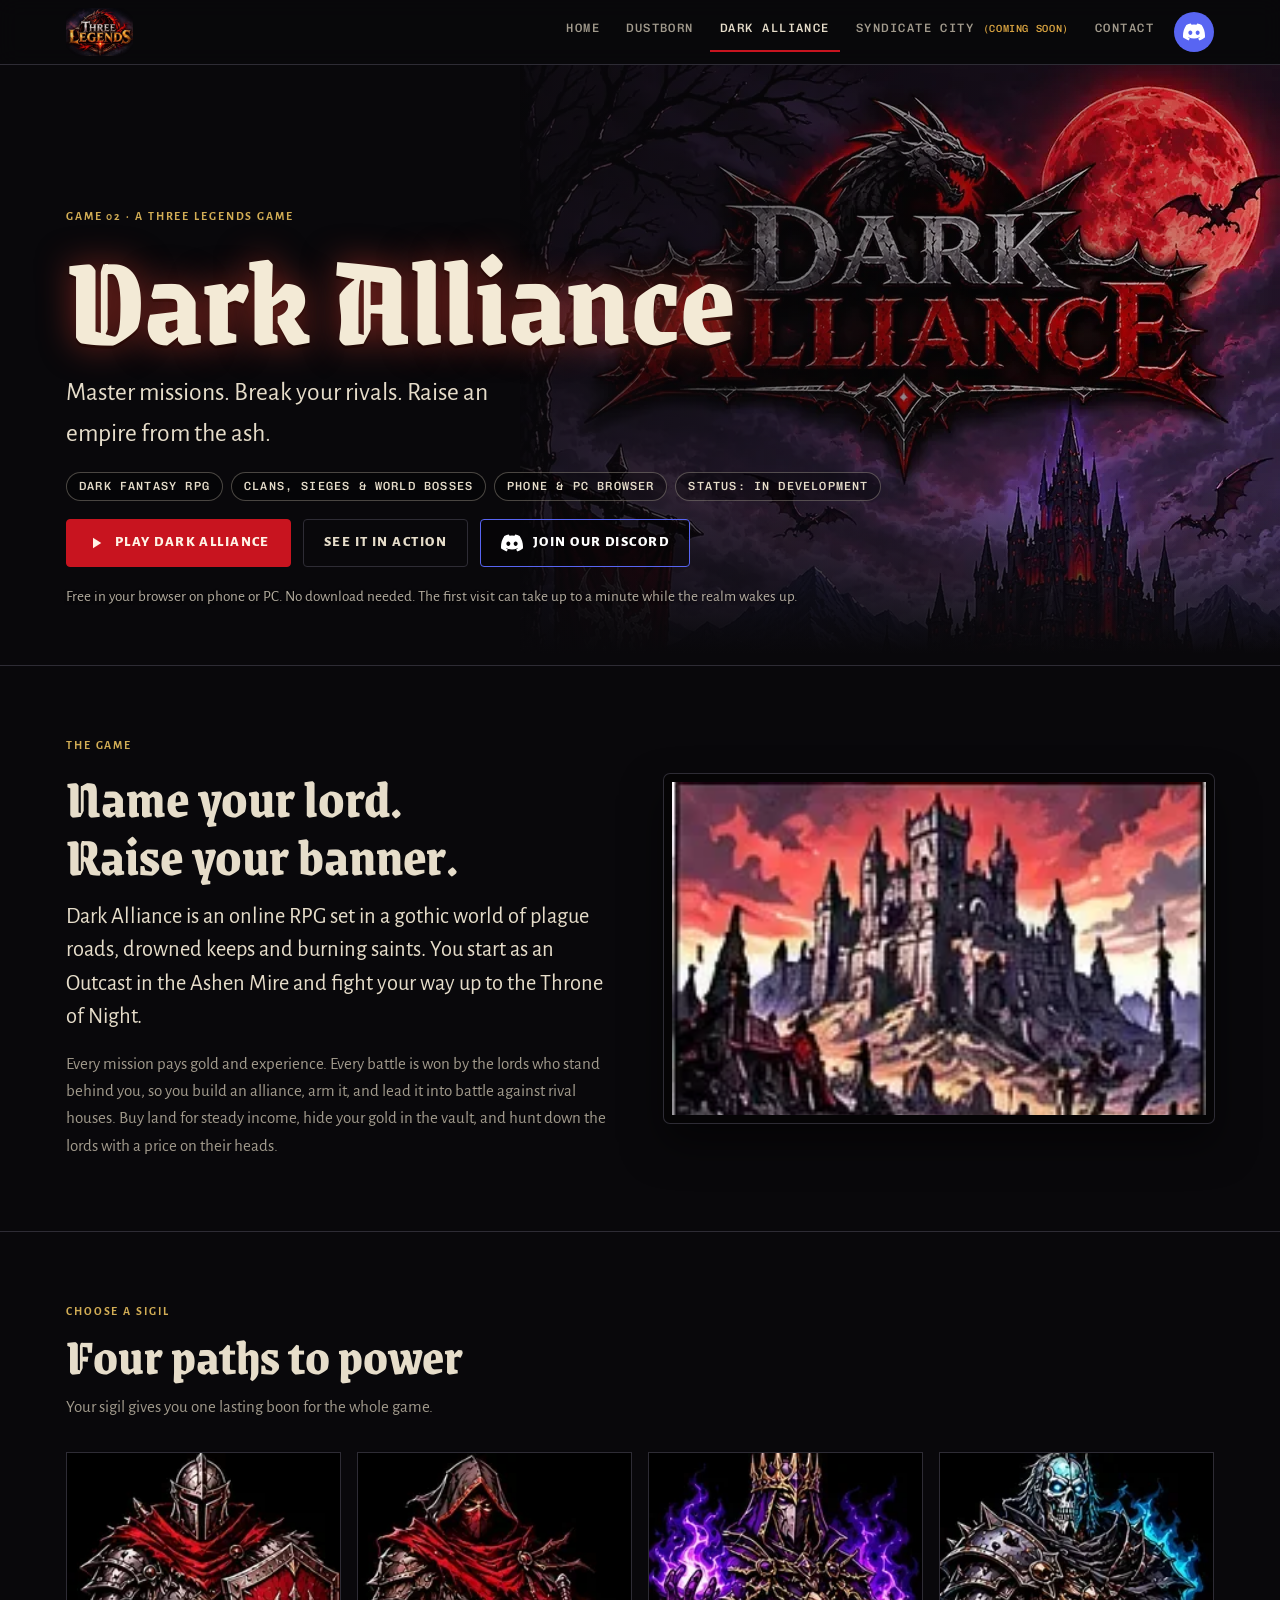
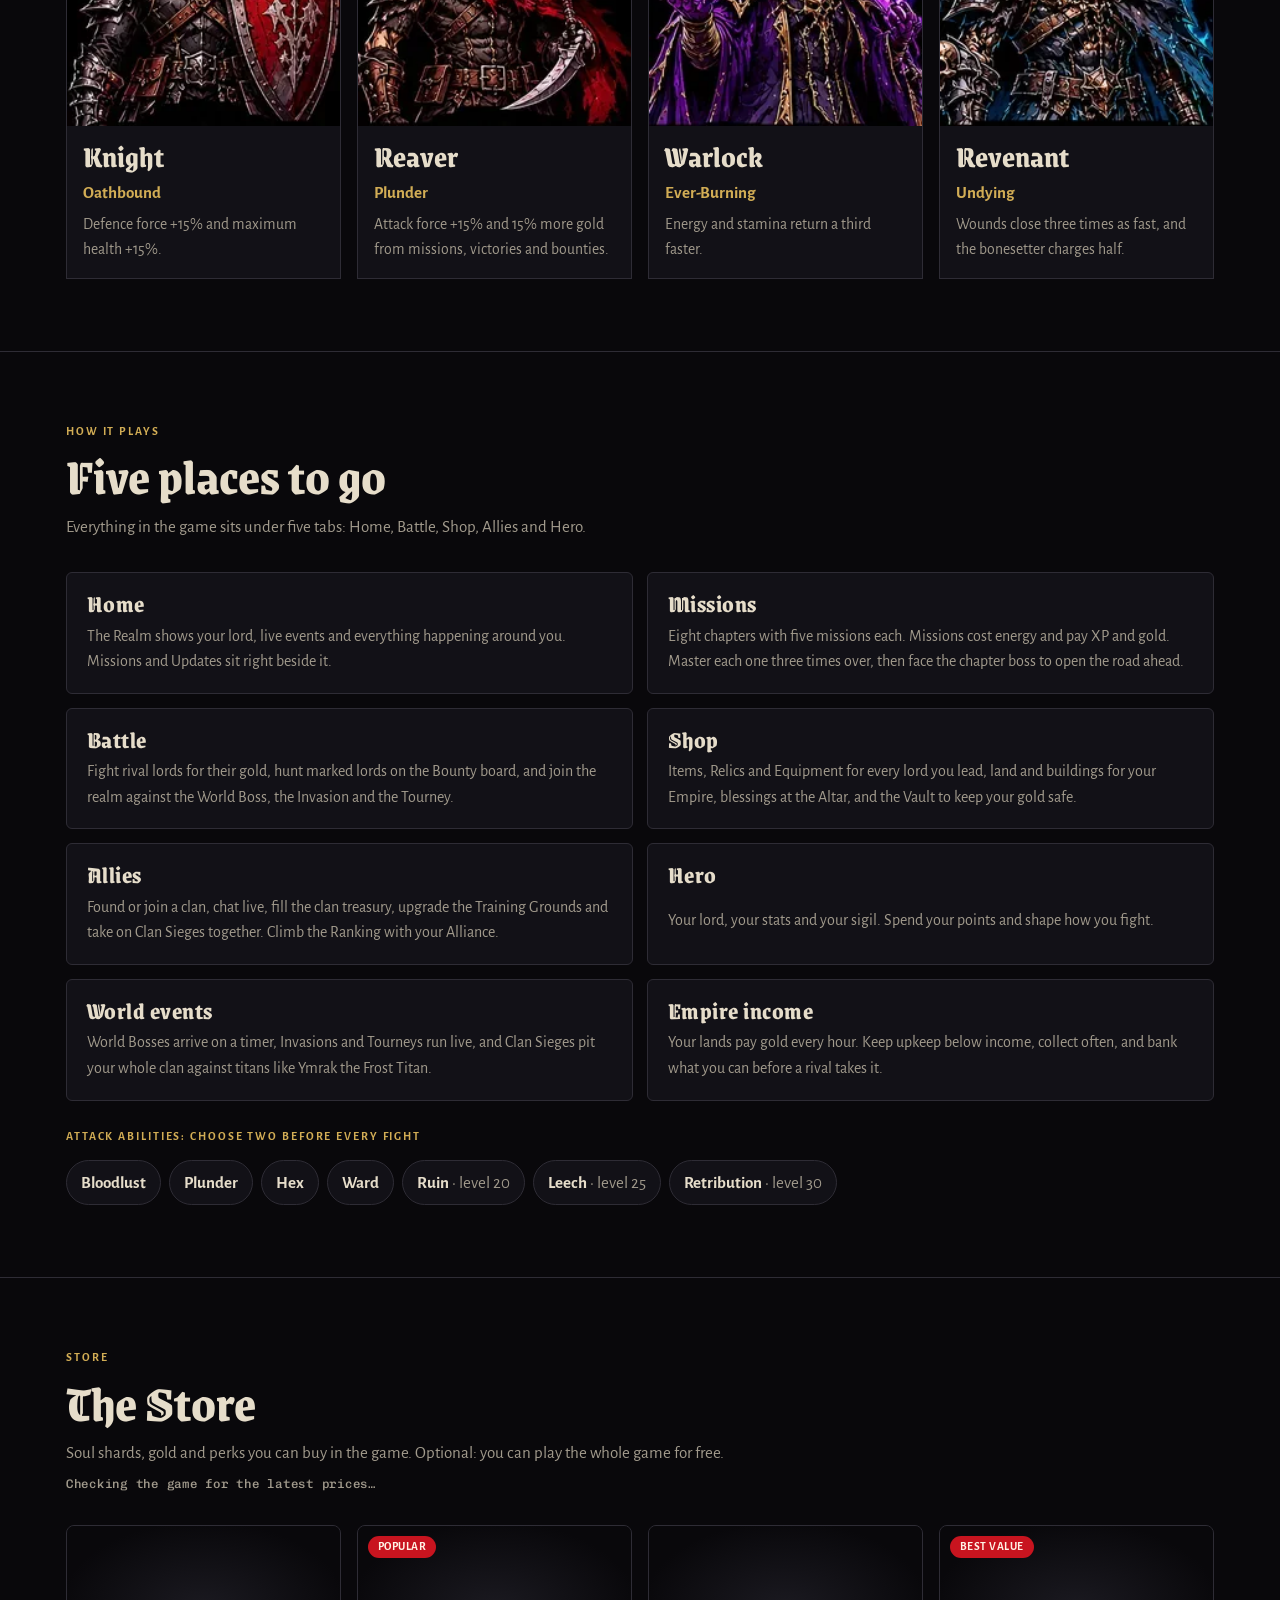
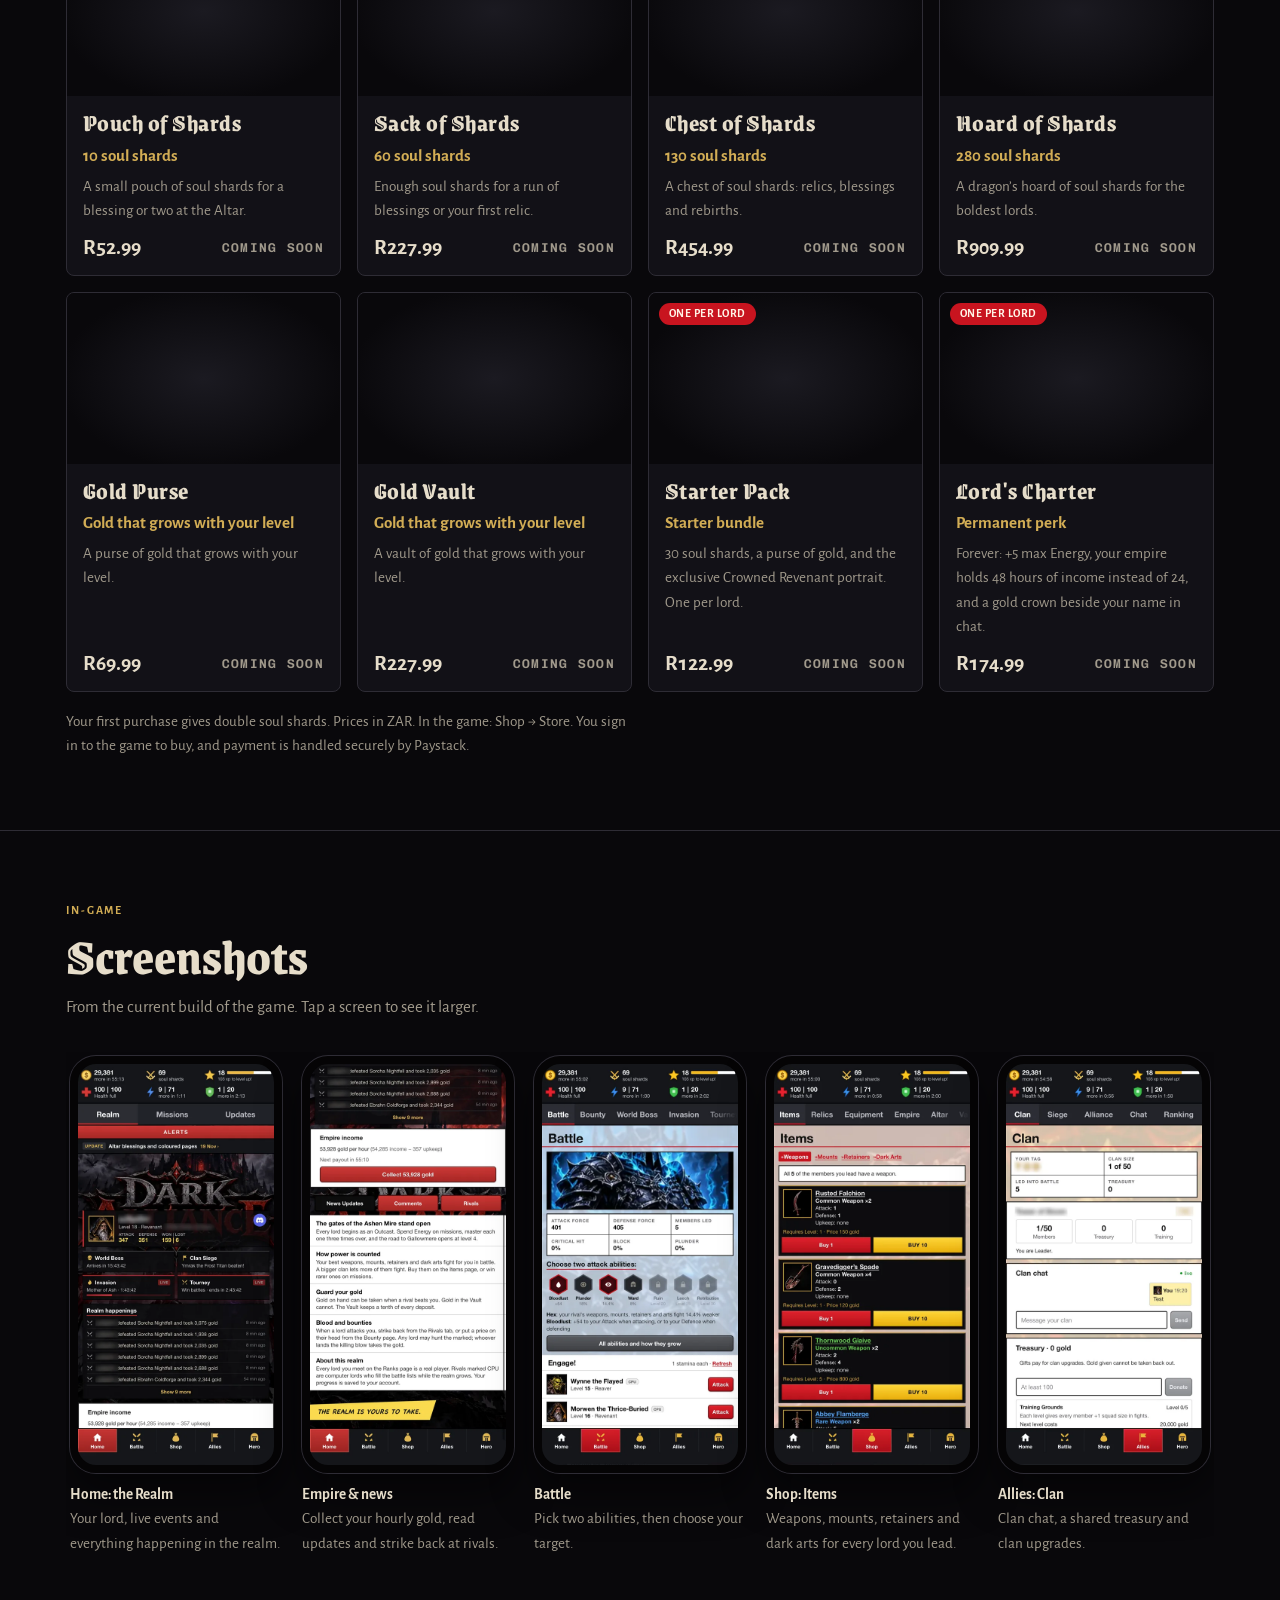
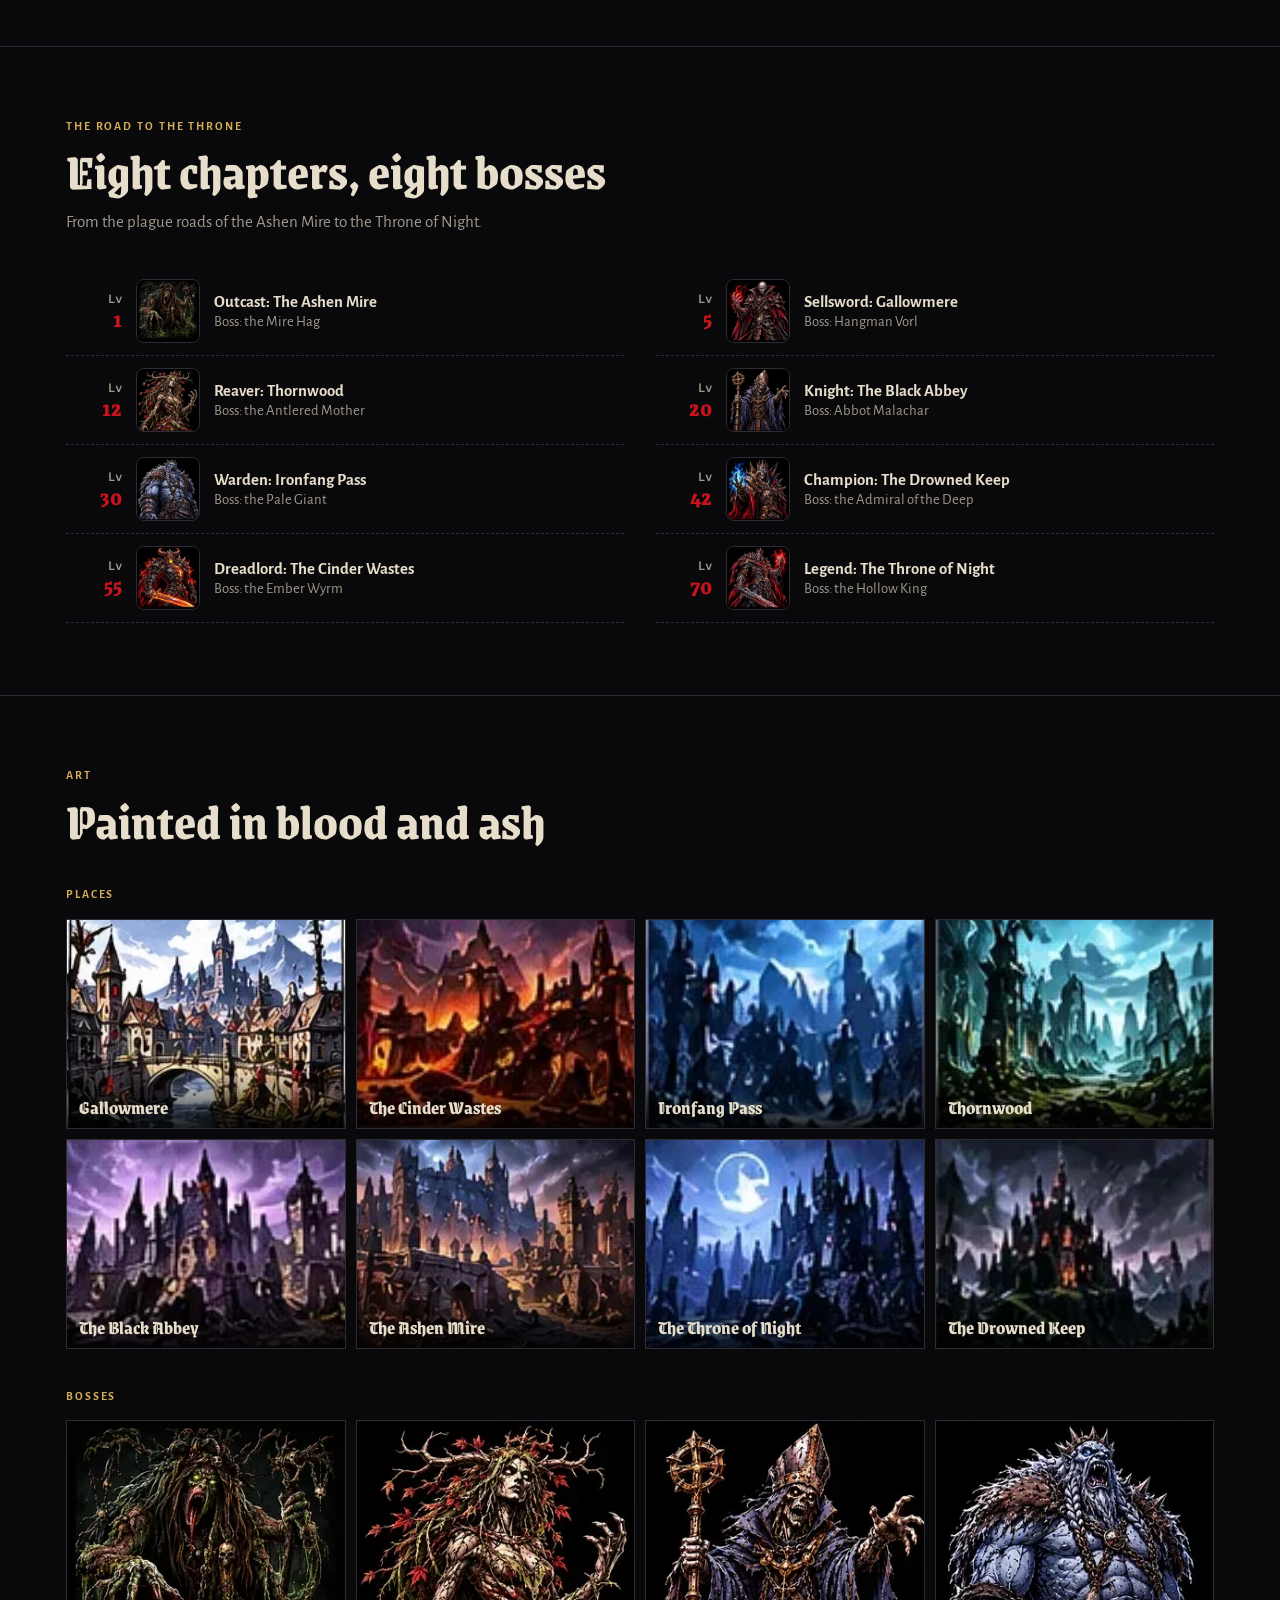
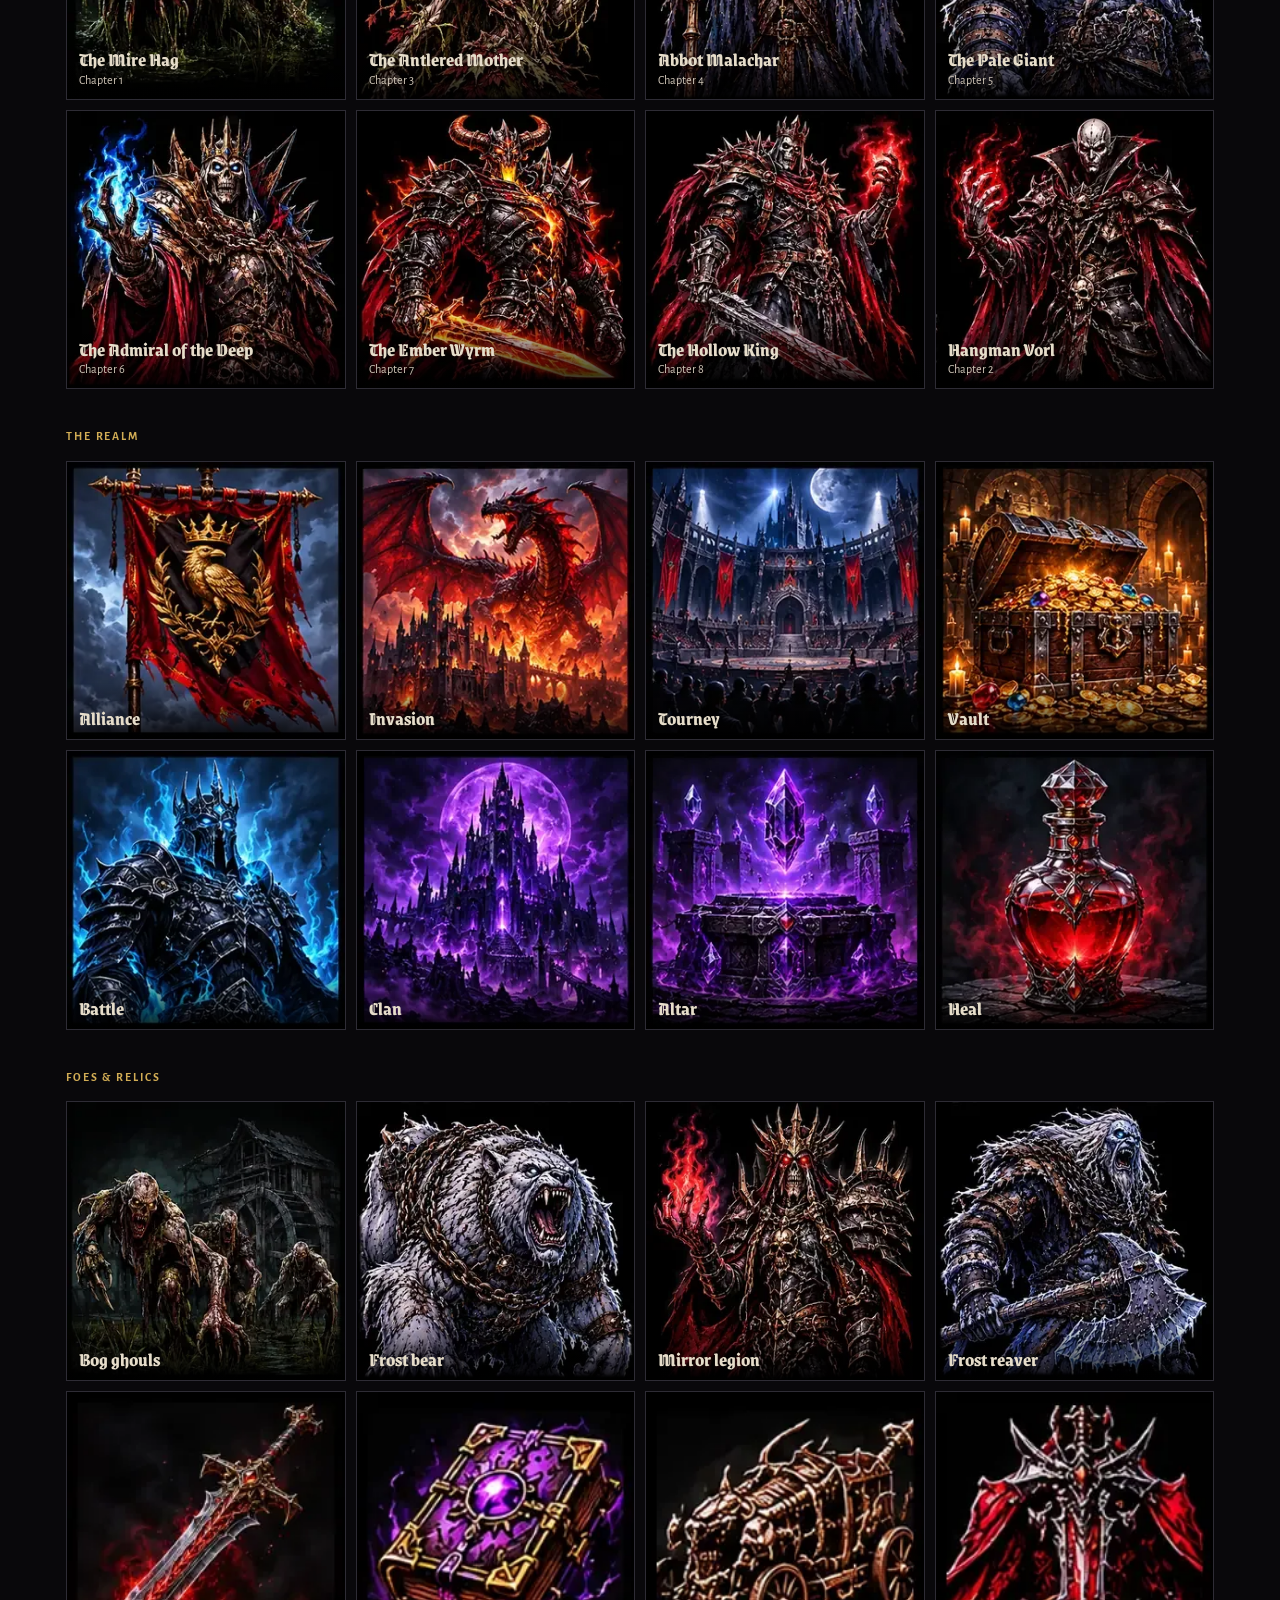
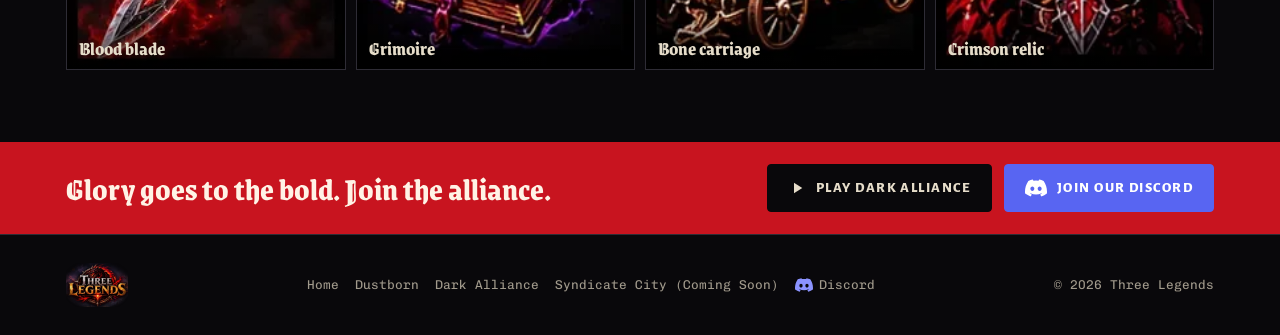
==== commit e30c6cca: "Point Play and Buy buttons at the games' threelegendsgaming.com addresses Co-Authored-By: Claude Opu" ====
--- a/dark-alliance.html
+++ b/dark-alliance.html
@@ -39,7 +39,7 @@
       <h1 id="da-title">Dark Alliance</h1>
       <p class="tagline">Master missions. Break your rivals. Raise an empire from the ash.</p>
       <div class="facts"><span>Dark fantasy RPG</span><span>Clans, sieges &amp; world bosses</span><span>Phone &amp; PC browser</span><span>Status: in development</span></div>
-      <div class="btns"><a class="btn play-btn" href="https://dark-alliance-play.onrender.com/" target="_blank" rel="noopener"><svg viewBox="0 0 24 24" width="18" height="18" aria-hidden="true" fill="currentColor"><path d="M8 5v14l11-7z"/></svg><span>Play Dark Alliance</span></a><a class="btn ghost" href="#screens">See it in action</a><a class="btn ghost discord-btn" href="https://discord.gg/jhuXgywS7g" target="_blank" rel="noopener"><svg viewBox="0 0 24 24" width="20" height="20" aria-hidden="true" fill="currentColor"><path d="M20.317 4.37a19.79 19.79 0 0 0-4.885-1.515.074.074 0 0 0-.079.037c-.21.375-.444.864-.608 1.25a18.27 18.27 0 0 0-5.487 0 12.64 12.64 0 0 0-.617-1.25.077.077 0 0 0-.079-.037A19.74 19.74 0 0 0 3.677 4.37a.07.07 0 0 0-.032.027C.533 9.046-.32 13.58.099 18.057a.082.082 0 0 0 .031.057 19.9 19.9 0 0 0 5.993 3.03.078.078 0 0 0 .084-.028c.462-.63.874-1.295 1.226-1.994a.076.076 0 0 0-.041-.106 13.1 13.1 0 0 1-1.872-.892.077.077 0 0 1-.008-.128c.126-.094.252-.192.372-.291a.074.074 0 0 1 .077-.01c3.928 1.793 8.18 1.793 12.062 0a.074.074 0 0 1 .078.01c.12.098.246.198.373.292a.077.077 0 0 1-.006.127 12.3 12.3 0 0 1-1.873.892.077.077 0 0 0-.041.107c.36.698.772 1.362 1.225 1.993a.076.076 0 0 0 .084.028 19.84 19.84 0 0 0 6.002-3.03.077.077 0 0 0 .032-.054c.5-5.177-.838-9.674-3.549-13.66a.061.061 0 0 0-.031-.03zM8.02 15.33c-1.183 0-2.157-1.085-2.157-2.419 0-1.333.956-2.419 2.157-2.419 1.21 0 2.176 1.096 2.157 2.42 0 1.333-.956 2.418-2.157 2.418zm7.975 0c-1.183 0-2.157-1.085-2.157-2.419 0-1.333.955-2.419 2.157-2.419 1.21 0 2.176 1.096 2.157 2.42 0 1.333-.946 2.418-2.157 2.418z"/></svg><span>Join our Discord</span></a></div>
+      <div class="btns"><a class="btn play-btn" href="https://darkalliance.threelegendsgaming.com/" target="_blank" rel="noopener"><svg viewBox="0 0 24 24" width="18" height="18" aria-hidden="true" fill="currentColor"><path d="M8 5v14l11-7z"/></svg><span>Play Dark Alliance</span></a><a class="btn ghost" href="#screens">See it in action</a><a class="btn ghost discord-btn" href="https://discord.gg/jhuXgywS7g" target="_blank" rel="noopener"><svg viewBox="0 0 24 24" width="20" height="20" aria-hidden="true" fill="currentColor"><path d="M20.317 4.37a19.79 19.79 0 0 0-4.885-1.515.074.074 0 0 0-.079.037c-.21.375-.444.864-.608 1.25a18.27 18.27 0 0 0-5.487 0 12.64 12.64 0 0 0-.617-1.25.077.077 0 0 0-.079-.037A19.74 19.74 0 0 0 3.677 4.37a.07.07 0 0 0-.032.027C.533 9.046-.32 13.58.099 18.057a.082.082 0 0 0 .031.057 19.9 19.9 0 0 0 5.993 3.03.078.078 0 0 0 .084-.028c.462-.63.874-1.295 1.226-1.994a.076.076 0 0 0-.041-.106 13.1 13.1 0 0 1-1.872-.892.077.077 0 0 1-.008-.128c.126-.094.252-.192.372-.291a.074.074 0 0 1 .077-.01c3.928 1.793 8.18 1.793 12.062 0a.074.074 0 0 1 .078.01c.12.098.246.198.373.292a.077.077 0 0 1-.006.127 12.3 12.3 0 0 1-1.873.892.077.077 0 0 0-.041.107c.36.698.772 1.362 1.225 1.993a.076.076 0 0 0 .084.028 19.84 19.84 0 0 0 6.002-3.03.077.077 0 0 0 .032-.054c.5-5.177-.838-9.674-3.549-13.66a.061.061 0 0 0-.031-.03zM8.02 15.33c-1.183 0-2.157-1.085-2.157-2.419 0-1.333.956-2.419 2.157-2.419 1.21 0 2.176 1.096 2.157 2.42 0 1.333-.956 2.418-2.157 2.418zm7.975 0c-1.183 0-2.157-1.085-2.157-2.419 0-1.333.955-2.419 2.157-2.419 1.21 0 2.176 1.096 2.157 2.42 0 1.333-.946 2.418-2.157 2.418z"/></svg><span>Join our Discord</span></a></div>
       <p class="playnote">Free in your browser on phone or PC. No download needed. The first visit can take up to a minute while the realm wakes up.</p>
     </div>
   </section>
@@ -155,7 +155,7 @@
     </div>
   </section>
 
-  <section class="strip"><div class="wrap"><p>Glory goes to the bold. Join the alliance.</p><div class="btns"><a class="btn play-btn dark" href="https://dark-alliance-play.onrender.com/" target="_blank" rel="noopener"><svg viewBox="0 0 24 24" width="18" height="18" aria-hidden="true" fill="currentColor"><path d="M8 5v14l11-7z"/></svg><span>Play Dark Alliance</span></a><a class="btn discord-btn" href="https://discord.gg/jhuXgywS7g" target="_blank" rel="noopener"><svg viewBox="0 0 24 24" width="20" height="20" aria-hidden="true" fill="currentColor"><path d="M20.317 4.37a19.79 19.79 0 0 0-4.885-1.515.074.074 0 0 0-.079.037c-.21.375-.444.864-.608 1.25a18.27 18.27 0 0 0-5.487 0 12.64 12.64 0 0 0-.617-1.25.077.077 0 0 0-.079-.037A19.74 19.74 0 0 0 3.677 4.37a.07.07 0 0 0-.032.027C.533 9.046-.32 13.58.099 18.057a.082.082 0 0 0 .031.057 19.9 19.9 0 0 0 5.993 3.03.078.078 0 0 0 .084-.028c.462-.63.874-1.295 1.226-1.994a.076.076 0 0 0-.041-.106 13.1 13.1 0 0 1-1.872-.892.077.077 0 0 1-.008-.128c.126-.094.252-.192.372-.291a.074.074 0 0 1 .077-.01c3.928 1.793 8.18 1.793 12.062 0a.074.074 0 0 1 .078.01c.12.098.246.198.373.292a.077.077 0 0 1-.006.127 12.3 12.3 0 0 1-1.873.892.077.077 0 0 0-.041.107c.36.698.772 1.362 1.225 1.993a.076.076 0 0 0 .084.028 19.84 19.84 0 0 0 6.002-3.03.077.077 0 0 0 .032-.054c.5-5.177-.838-9.674-3.549-13.66a.061.061 0 0 0-.031-.03zM8.02 15.33c-1.183 0-2.157-1.085-2.157-2.419 0-1.333.956-2.419 2.157-2.419 1.21 0 2.176 1.096 2.157 2.42 0 1.333-.956 2.418-2.157 2.418zm7.975 0c-1.183 0-2.157-1.085-2.157-2.419 0-1.333.955-2.419 2.157-2.419 1.21 0 2.176 1.096 2.157 2.42 0 1.333-.946 2.418-2.157 2.418z"/></svg><span>Join our Discord</span></a></div></div></section>
+  <section class="strip"><div class="wrap"><p>Glory goes to the bold. Join the alliance.</p><div class="btns"><a class="btn play-btn dark" href="https://darkalliance.threelegendsgaming.com/" target="_blank" rel="noopener"><svg viewBox="0 0 24 24" width="18" height="18" aria-hidden="true" fill="currentColor"><path d="M8 5v14l11-7z"/></svg><span>Play Dark Alliance</span></a><a class="btn discord-btn" href="https://discord.gg/jhuXgywS7g" target="_blank" rel="noopener"><svg viewBox="0 0 24 24" width="20" height="20" aria-hidden="true" fill="currentColor"><path d="M20.317 4.37a19.79 19.79 0 0 0-4.885-1.515.074.074 0 0 0-.079.037c-.21.375-.444.864-.608 1.25a18.27 18.27 0 0 0-5.487 0 12.64 12.64 0 0 0-.617-1.25.077.077 0 0 0-.079-.037A19.74 19.74 0 0 0 3.677 4.37a.07.07 0 0 0-.032.027C.533 9.046-.32 13.58.099 18.057a.082.082 0 0 0 .031.057 19.9 19.9 0 0 0 5.993 3.03.078.078 0 0 0 .084-.028c.462-.63.874-1.295 1.226-1.994a.076.076 0 0 0-.041-.106 13.1 13.1 0 0 1-1.872-.892.077.077 0 0 1-.008-.128c.126-.094.252-.192.372-.291a.074.074 0 0 1 .077-.01c3.928 1.793 8.18 1.793 12.062 0a.074.074 0 0 1 .078.01c.12.098.246.198.373.292a.077.077 0 0 1-.006.127 12.3 12.3 0 0 1-1.873.892.077.077 0 0 0-.041.107c.36.698.772 1.362 1.225 1.993a.076.076 0 0 0 .084.028 19.84 19.84 0 0 0 6.002-3.03.077.077 0 0 0 .032-.054c.5-5.177-.838-9.674-3.549-13.66a.061.061 0 0 0-.031-.03zM8.02 15.33c-1.183 0-2.157-1.085-2.157-2.419 0-1.333.956-2.419 2.157-2.419 1.21 0 2.176 1.096 2.157 2.42 0 1.333-.956 2.418-2.157 2.418zm7.975 0c-1.183 0-2.157-1.085-2.157-2.419 0-1.333.955-2.419 2.157-2.419 1.21 0 2.176 1.096 2.157 2.42 0 1.333-.946 2.418-2.157 2.418z"/></svg><span>Join our Discord</span></a></div></div></section>
 </main>
 <footer>
   <div class="wrap">
--- a/assets/site.css
+++ b/assets/site.css
@@ -337,3 +337,9 @@
   .top nav a.nav-soon { display: inline-flex; flex-direction: column; align-items: center; line-height: 1.15; }
   .top nav a.nav-soon small { font-size: .8em; letter-spacing: .02em; }
 }
+
+/* ---------- Store group headings (Scrip packs, Supply deals, ...) ---------- */
+.store-grid .sgroup { grid-column: 1 / -1; margin-top: 18px; padding-bottom: 6px; border-bottom: 1px solid var(--line);
+  font-family: var(--f-display); font-size: 1.6rem; font-weight: 400; letter-spacing: .03em; color: var(--accent); }
+.store-grid .sgroup:first-child { margin-top: 0; }
+body.da .store-grid .sgroup { font-weight: 800; }
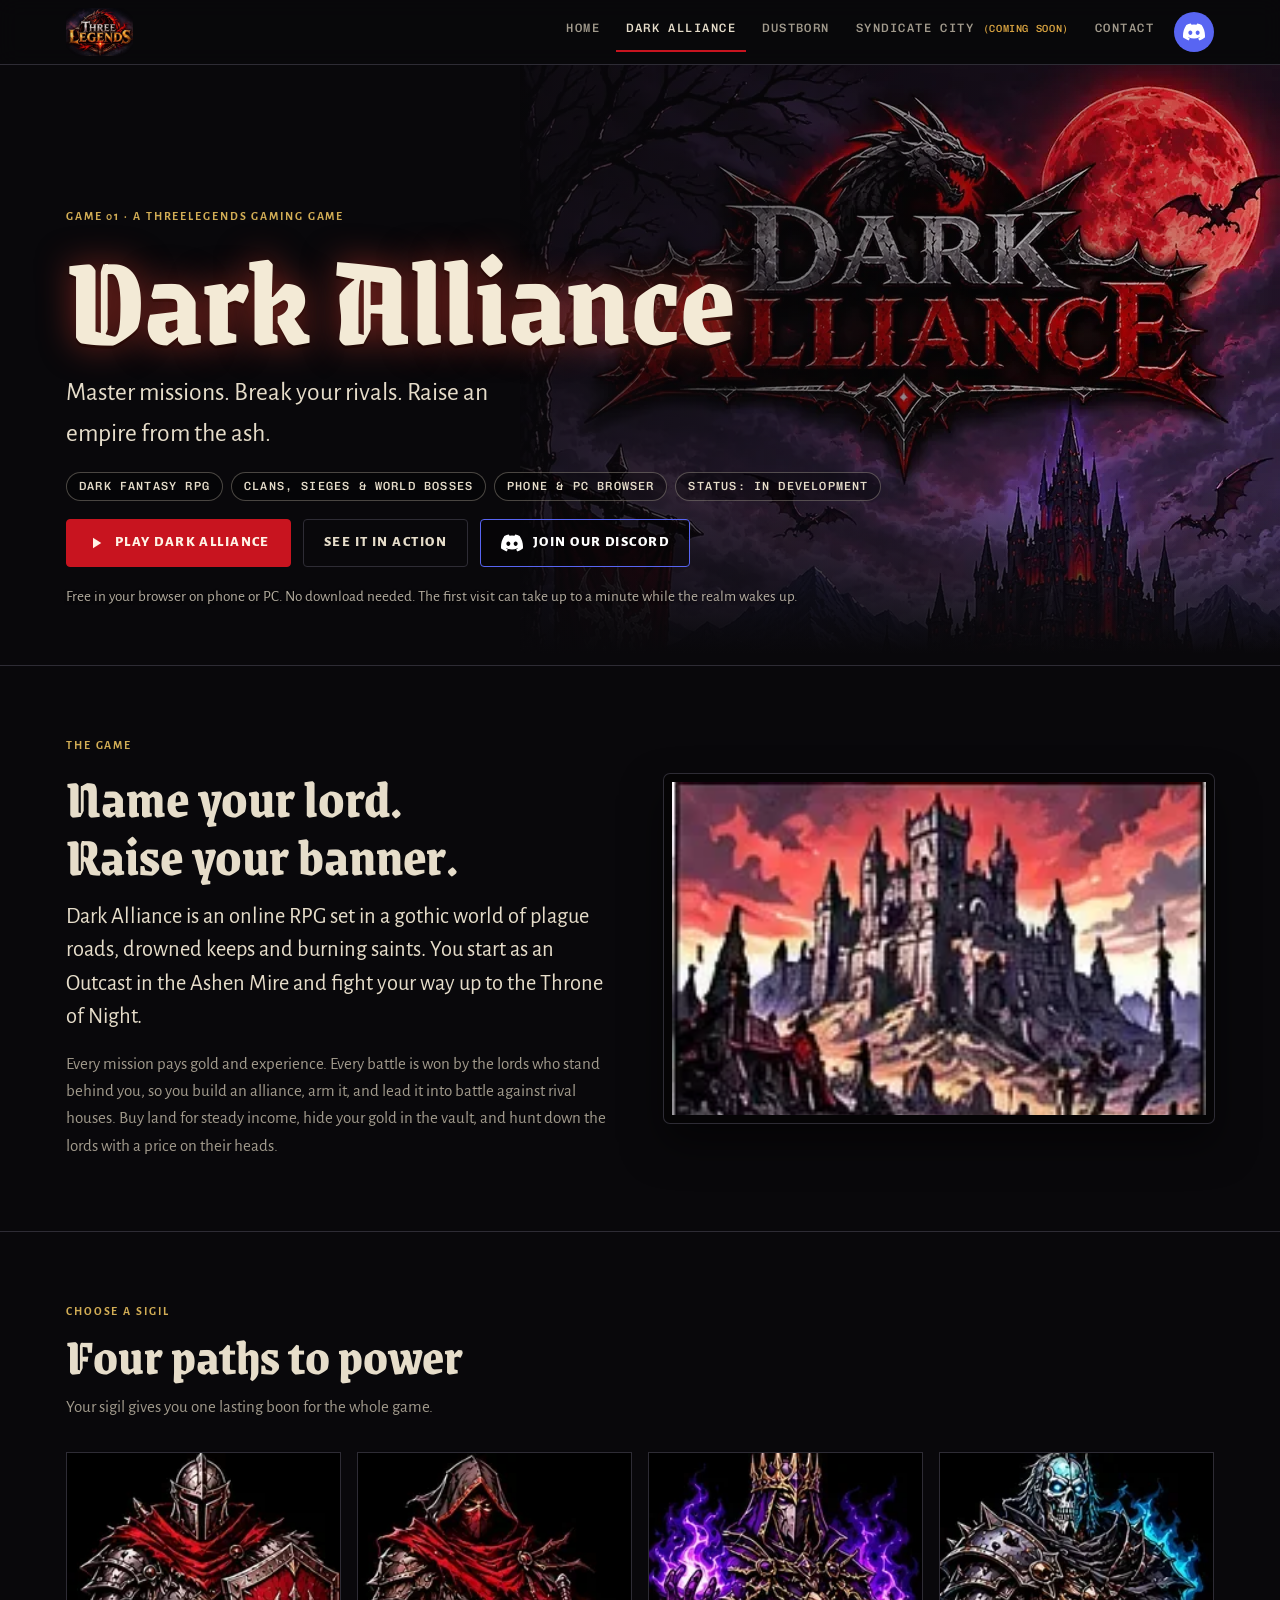
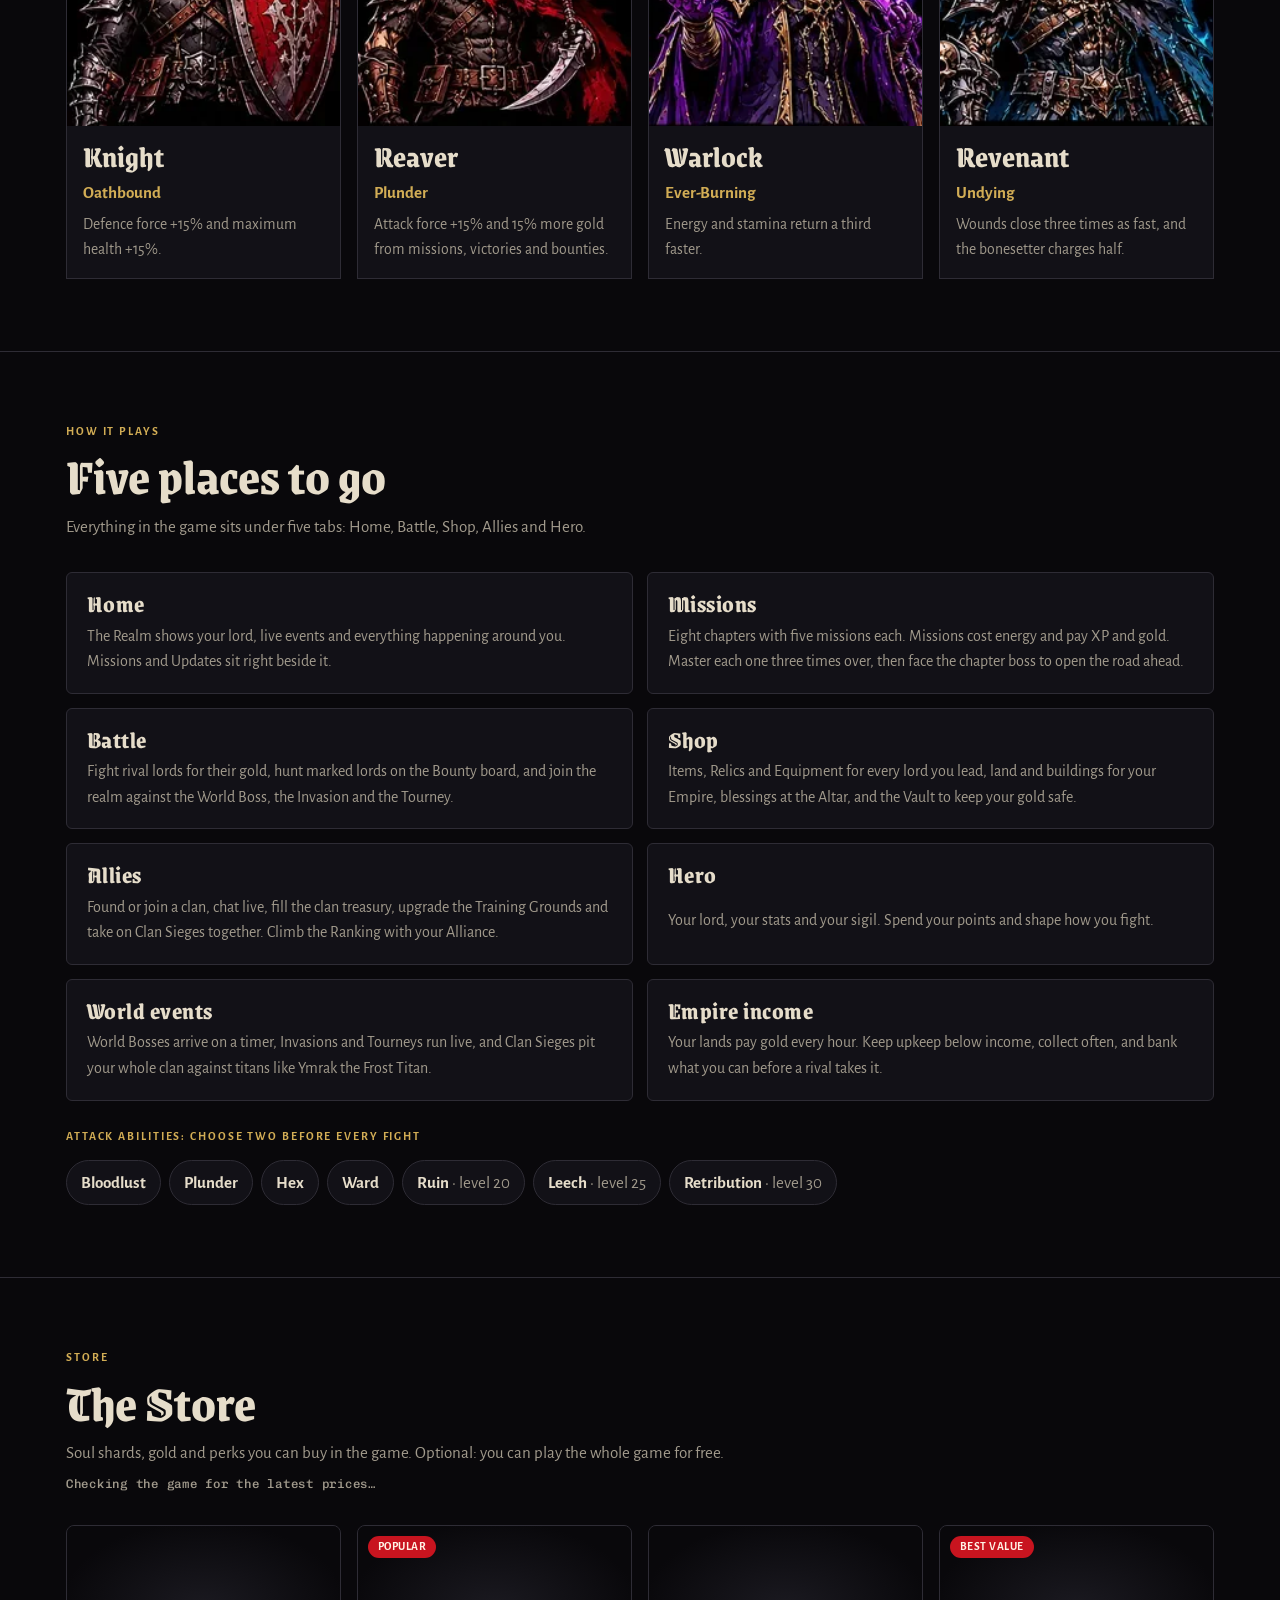
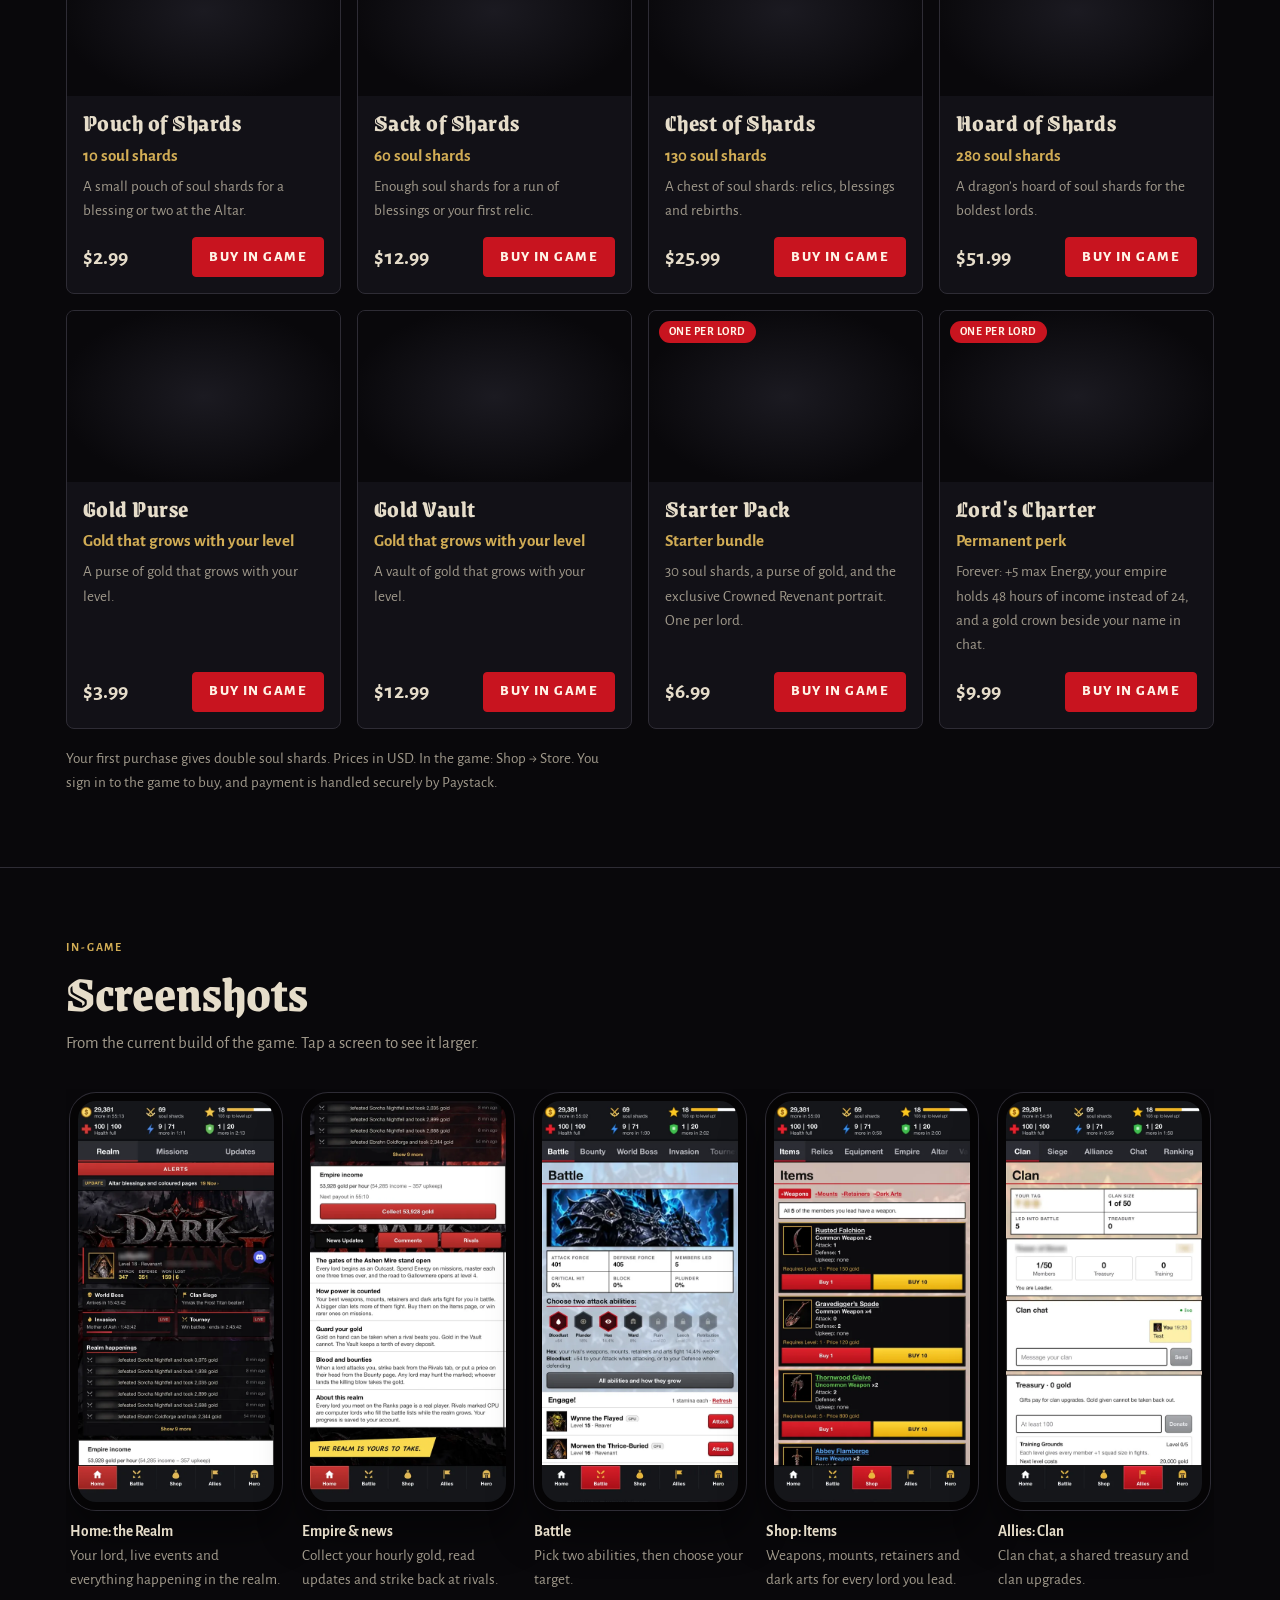
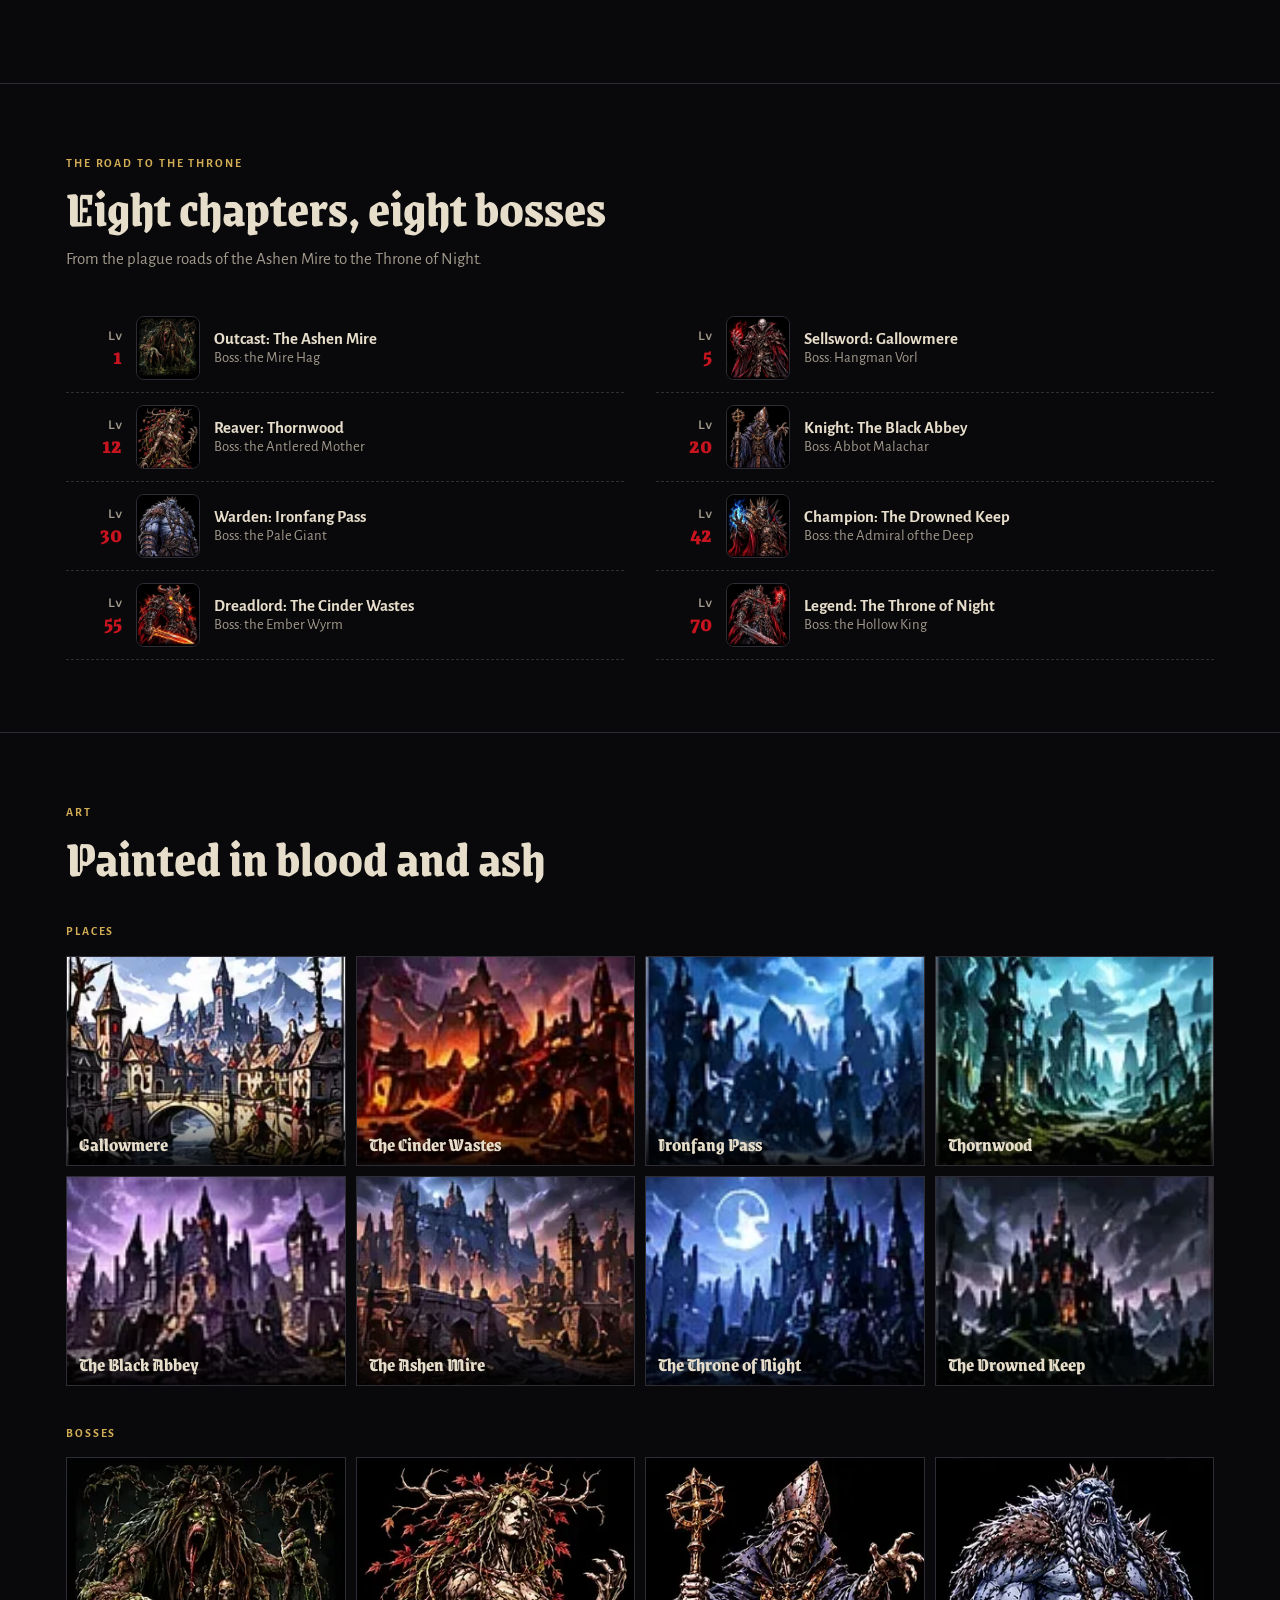
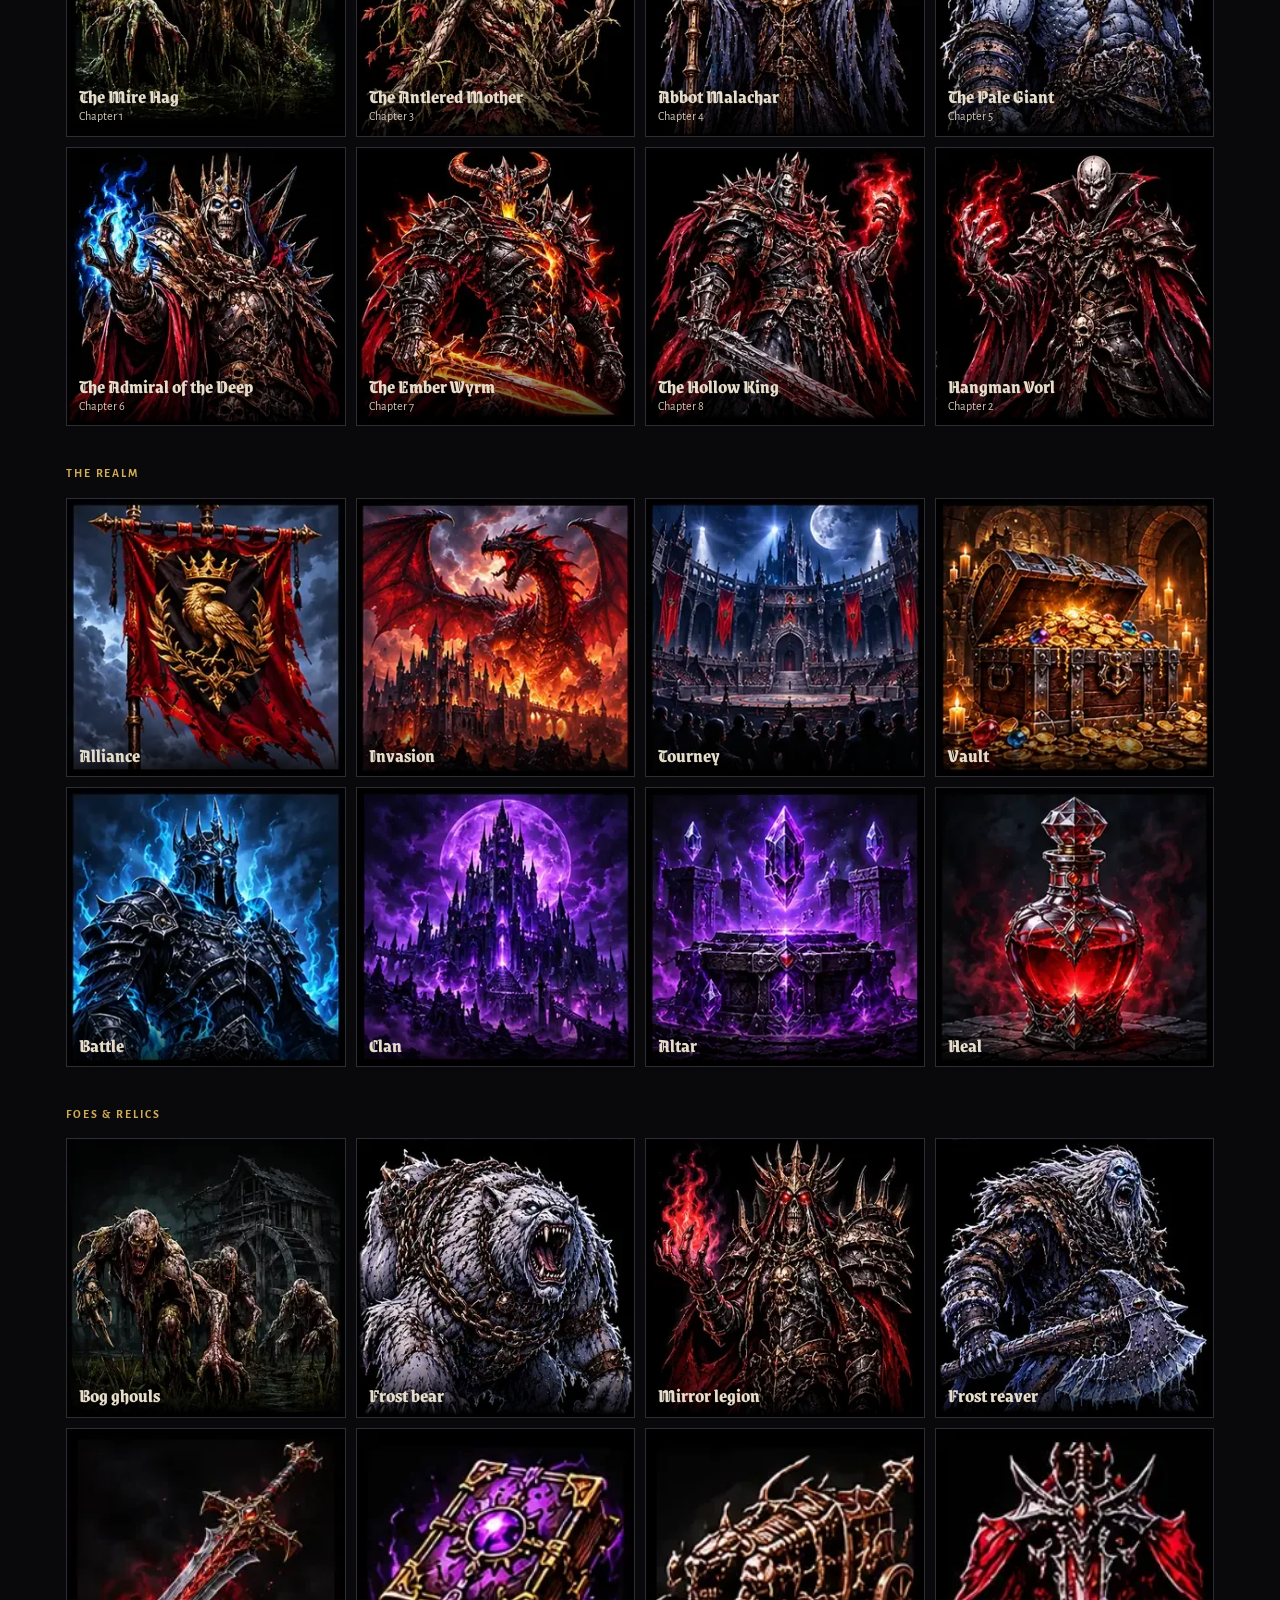
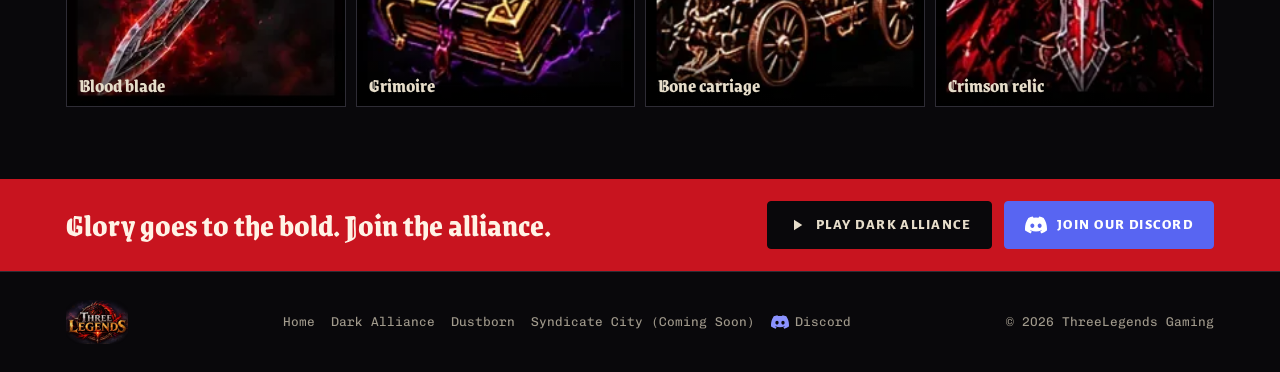
==== commit e840473d: "Studio name is now ThreeLegends Gaming; Dark Alliance is Game 01, Dustborn Game 02 Co-Authored-By: C" ====
--- a/dark-alliance.html
+++ b/dark-alliance.html
@@ -3,9 +3,9 @@
 <head>
 <meta charset="utf-8">
 <meta name="viewport" content="width=device-width, initial-scale=1, viewport-fit=cover">
-<title>Dark Alliance · Three Legends</title>
+<title>Dark Alliance · ThreeLegends Gaming</title>
 <meta name="claude:viewport-fit-sides" content="cover">
-<meta name="description" content="Dark Alliance: a dark fantasy online RPG by Three Legends. Master missions. Break your rivals. Raise an empire from the ash.">
+<meta name="description" content="Dark Alliance: a dark fantasy online RPG by ThreeLegends Gaming. Master missions. Break your rivals. Raise an empire from the ash.">
 <meta name="theme-color" content="#0d0b0f">
 <link rel="preconnect" href="https://fonts.googleapis.com">
 <link rel="preconnect" href="https://fonts.gstatic.com" crossorigin>
@@ -19,12 +19,12 @@
 <body class="da">
 <header class="top">
   <div class="wrap">
-    <a class="brand" href="index.html" aria-label="Three Legends home"><img src="assets/three-legends-emblem-sm.webp" width="360" height="257" alt="Three Legends"></a>
+    <a class="brand" href="index.html" aria-label="ThreeLegends Gaming home"><img src="assets/three-legends-emblem-sm.webp" width="360" height="257" alt="ThreeLegends Gaming"></a>
     <nav aria-label="Main">
       <a href="index.html" class="hide-sm">Home</a>
+      <a href="dark-alliance.html" aria-current="page">Dark Alliance</a>
       <a href="dustborn.html">Dustborn</a>
-      <a href="dark-alliance.html" aria-current="page">Dark Alliance</a>
-      <a class="nav-soon" href="index.html#syndicate-city" title="Syndicate City is coming soon">Syndicate City <small>(Coming Soon)</small></a>
+      <a class="nav-soon" href="syndicate-city.html" title="Syndicate City: sneak peek">Syndicate City <small>(Coming Soon)</small></a>
       <a href="index.html#contact" class="hide-sm">Contact</a>
       <a class="discord" href="https://discord.gg/jhuXgywS7g" target="_blank" rel="noopener" aria-label="Join our Discord" title="Join our Discord"><svg viewBox="0 0 24 24" width="20" height="20" aria-hidden="true" fill="currentColor"><path d="M20.317 4.37a19.79 19.79 0 0 0-4.885-1.515.074.074 0 0 0-.079.037c-.21.375-.444.864-.608 1.25a18.27 18.27 0 0 0-5.487 0 12.64 12.64 0 0 0-.617-1.25.077.077 0 0 0-.079-.037A19.74 19.74 0 0 0 3.677 4.37a.07.07 0 0 0-.032.027C.533 9.046-.32 13.58.099 18.057a.082.082 0 0 0 .031.057 19.9 19.9 0 0 0 5.993 3.03.078.078 0 0 0 .084-.028c.462-.63.874-1.295 1.226-1.994a.076.076 0 0 0-.041-.106 13.1 13.1 0 0 1-1.872-.892.077.077 0 0 1-.008-.128c.126-.094.252-.192.372-.291a.074.074 0 0 1 .077-.01c3.928 1.793 8.18 1.793 12.062 0a.074.074 0 0 1 .078.01c.12.098.246.198.373.292a.077.077 0 0 1-.006.127 12.3 12.3 0 0 1-1.873.892.077.077 0 0 0-.041.107c.36.698.772 1.362 1.225 1.993a.076.076 0 0 0 .084.028 19.84 19.84 0 0 0 6.002-3.03.077.077 0 0 0 .032-.054c.5-5.177-.838-9.674-3.549-13.66a.061.061 0 0 0-.031-.03zM8.02 15.33c-1.183 0-2.157-1.085-2.157-2.419 0-1.333.956-2.419 2.157-2.419 1.21 0 2.176 1.096 2.157 2.42 0 1.333-.956 2.418-2.157 2.418zm7.975 0c-1.183 0-2.157-1.085-2.157-2.419 0-1.333.955-2.419 2.157-2.419 1.21 0 2.176 1.096 2.157 2.42 0 1.333-.946 2.418-2.157 2.418z"/></svg></a>
     </nav>
@@ -35,7 +35,7 @@
   <section class="ghero" aria-labelledby="da-title">
     <img class="bg" src="assets/dark-alliance/hero.webp" alt="" fetchpriority="high">
     <div class="wrap">
-      <p class="eyebrow">Game 02 · A Three Legends game</p>
+      <p class="eyebrow">Game 01 · A ThreeLegends Gaming game</p>
       <h1 id="da-title">Dark Alliance</h1>
       <p class="tagline">Master missions. Break your rivals. Raise an empire from the ash.</p>
       <div class="facts"><span>Dark fantasy RPG</span><span>Clans, sieges &amp; world bosses</span><span>Phone &amp; PC browser</span><span>Status: in development</span></div>
@@ -159,15 +159,15 @@
 </main>
 <footer>
   <div class="wrap">
-    <a href="index.html"><img src="assets/three-legends-emblem-sm.webp" width="360" height="257" alt="Three Legends"></a>
+    <a href="index.html"><img src="assets/three-legends-emblem-sm.webp" width="360" height="257" alt="ThreeLegends Gaming"></a>
     <nav aria-label="Footer">
       <a href="index.html">Home</a>
+      <a href="dark-alliance.html">Dark Alliance</a>
       <a href="dustborn.html">Dustborn</a>
-      <a href="dark-alliance.html">Dark Alliance</a>
-      <a href="index.html#syndicate-city">Syndicate City (Coming Soon)</a>
+      <a href="syndicate-city.html">Syndicate City (Coming Soon)</a>
       <a href="https://discord.gg/jhuXgywS7g" target="_blank" rel="noopener" class="fdiscord"><svg viewBox="0 0 24 24" width="20" height="20" aria-hidden="true" fill="currentColor"><path d="M20.317 4.37a19.79 19.79 0 0 0-4.885-1.515.074.074 0 0 0-.079.037c-.21.375-.444.864-.608 1.25a18.27 18.27 0 0 0-5.487 0 12.64 12.64 0 0 0-.617-1.25.077.077 0 0 0-.079-.037A19.74 19.74 0 0 0 3.677 4.37a.07.07 0 0 0-.032.027C.533 9.046-.32 13.58.099 18.057a.082.082 0 0 0 .031.057 19.9 19.9 0 0 0 5.993 3.03.078.078 0 0 0 .084-.028c.462-.63.874-1.295 1.226-1.994a.076.076 0 0 0-.041-.106 13.1 13.1 0 0 1-1.872-.892.077.077 0 0 1-.008-.128c.126-.094.252-.192.372-.291a.074.074 0 0 1 .077-.01c3.928 1.793 8.18 1.793 12.062 0a.074.074 0 0 1 .078.01c.12.098.246.198.373.292a.077.077 0 0 1-.006.127 12.3 12.3 0 0 1-1.873.892.077.077 0 0 0-.041.107c.36.698.772 1.362 1.225 1.993a.076.076 0 0 0 .084.028 19.84 19.84 0 0 0 6.002-3.03.077.077 0 0 0 .032-.054c.5-5.177-.838-9.674-3.549-13.66a.061.061 0 0 0-.031-.03zM8.02 15.33c-1.183 0-2.157-1.085-2.157-2.419 0-1.333.956-2.419 2.157-2.419 1.21 0 2.176 1.096 2.157 2.42 0 1.333-.956 2.418-2.157 2.418zm7.975 0c-1.183 0-2.157-1.085-2.157-2.419 0-1.333.955-2.419 2.157-2.419 1.21 0 2.176 1.096 2.157 2.42 0 1.333-.946 2.418-2.157 2.418z"/></svg><span>Discord</span></a>
     </nav>
-    <span>© <span id="yr">2026</span> Three Legends</span>
+    <span>© <span id="yr">2026</span> ThreeLegends Gaming</span>
   </div>
 </footer>
 <script src="assets/site.js"></script>
--- a/assets/site.css
+++ b/assets/site.css
@@ -36,6 +36,14 @@
   --accent: #c8141f; --accent-2: #d2ad55; --on-accent: #fff3e6;
   --f-display: "Grenze Gotisch", "UnifrakturCook", "Times New Roman", serif;
   --f-body: "Alegreya Sans", "Gill Sans", "Trebuchet MS", sans-serif;
+}
+
+body.sc {
+  --ink: #0f1114; --ink-2: #181b20; --ink-3: #21252b; --line: #2e333b;
+  --bone: #efe8d8; --mute: #a6a196;
+  --accent: #d4af37; --accent-2: #d4af37; --on-accent: #17130a;
+  --f-display: "Playfair Display", Georgia, serif;
+  --f-body: "Inter", system-ui, sans-serif;
 }
 
 * { box-sizing: border-box; }
@@ -343,3 +351,31 @@
   font-family: var(--f-display); font-size: 1.6rem; font-weight: 400; letter-spacing: .03em; color: var(--accent); }
 .store-grid .sgroup:first-child { margin-top: 0; }
 body.da .store-grid .sgroup { font-weight: 800; }
+
+/* ---------- Syndicate City: home card + sneak-peek page ---------- */
+.gcard.soon.sc { min-height: 300px; background: var(--ink-2); }
+.gcard.soon.sc::after { display: block; background: linear-gradient(90deg, rgba(8,6,10,.95) 25%, rgba(8,6,10,.55) 60%, rgba(8,6,10,.15)); }
+.gcard.soon.sc h3 { font-family: "Playfair Display", Georgia, serif; font-weight: 800; color: #f3ead6; }
+.gcard.soon.sc .go { color: #d4af37; }
+body.sc .eyebrow { font-family: var(--f-body); font-weight: 600; letter-spacing: .18em; }
+body.sc .head h2, body.sc .sc-h2 { font-weight: 800; font-size: clamp(2rem, 4.4vw, 3.2rem); font-family: var(--f-display); }
+body.sc .btn { font: 700 .85rem/1 var(--f-body); letter-spacing: .08em; }
+body.sc .ghero h1 { font-weight: 800; color: #f3ead6; text-shadow: 0 0 30px rgba(212,175,55,.35), 0 3px 0 #000; }
+body.sc .ghero::after { background: linear-gradient(90deg, rgba(15,17,20,.95) 25%, rgba(15,17,20,.6) 60%, rgba(15,17,20,.25)), linear-gradient(0deg, var(--ink) 3%, transparent 35%); }
+body.sc .feats b { font-weight: 700; font-size: 1.35rem; }
+body.sc .gal .cap b { font-weight: 700; }
+body.sc .cls h3 { font-weight: 800; font-size: 1.55rem; }
+.sc-crews { grid-template-columns: repeat(3, minmax(0, 1fr)); }
+.sc-crews .cls img { aspect-ratio: 470 / 413; object-position: center; }
+.cls.locked { position: relative; }
+.cls.locked img { filter: grayscale(.6); }
+.cls.locked::before { content: "?"; position: absolute; left: 0; right: 0; top: 0; aspect-ratio: 470 / 413; display: grid; place-items: center; font: 800 5rem/1 var(--f-display); color: rgba(212,175,55,.55); z-index: 1; }
+.cls.locked h3 { color: var(--mute); }
+.sc-rise { list-style: none; margin: 0; padding: 0; display: grid; grid-template-columns: repeat(3, minmax(0, 1fr)); gap: 16px; counter-reset: none; }
+.sc-rise li { background: var(--ink-2); border: 1px solid var(--line); display: grid; gap: 4px; padding-bottom: 14px; text-align: center; position: relative; }
+.sc-rise img { width: 100%; aspect-ratio: 1; object-fit: cover; margin-bottom: 8px; }
+.sc-rise b { font: 600 .75rem/1.2 var(--f-body); letter-spacing: .16em; text-transform: uppercase; color: var(--accent); }
+.sc-rise span { font: 700 1.3rem/1.2 var(--f-display); }
+.sc-rise li + li::before { content: "→"; position: absolute; left: -15px; top: 40%; transform: translateX(-50%); color: var(--accent); font-size: 1.4rem; }
+@media (max-width: 900px) { .sc-crews { grid-template-columns: repeat(2, minmax(0, 1fr)); } }
+@media (max-width: 520px) { .sc-rise { gap: 10px; } .sc-rise span { font-size: 1rem; } .sc-rise li + li::before { left: -5px; font-size: 1rem; } }
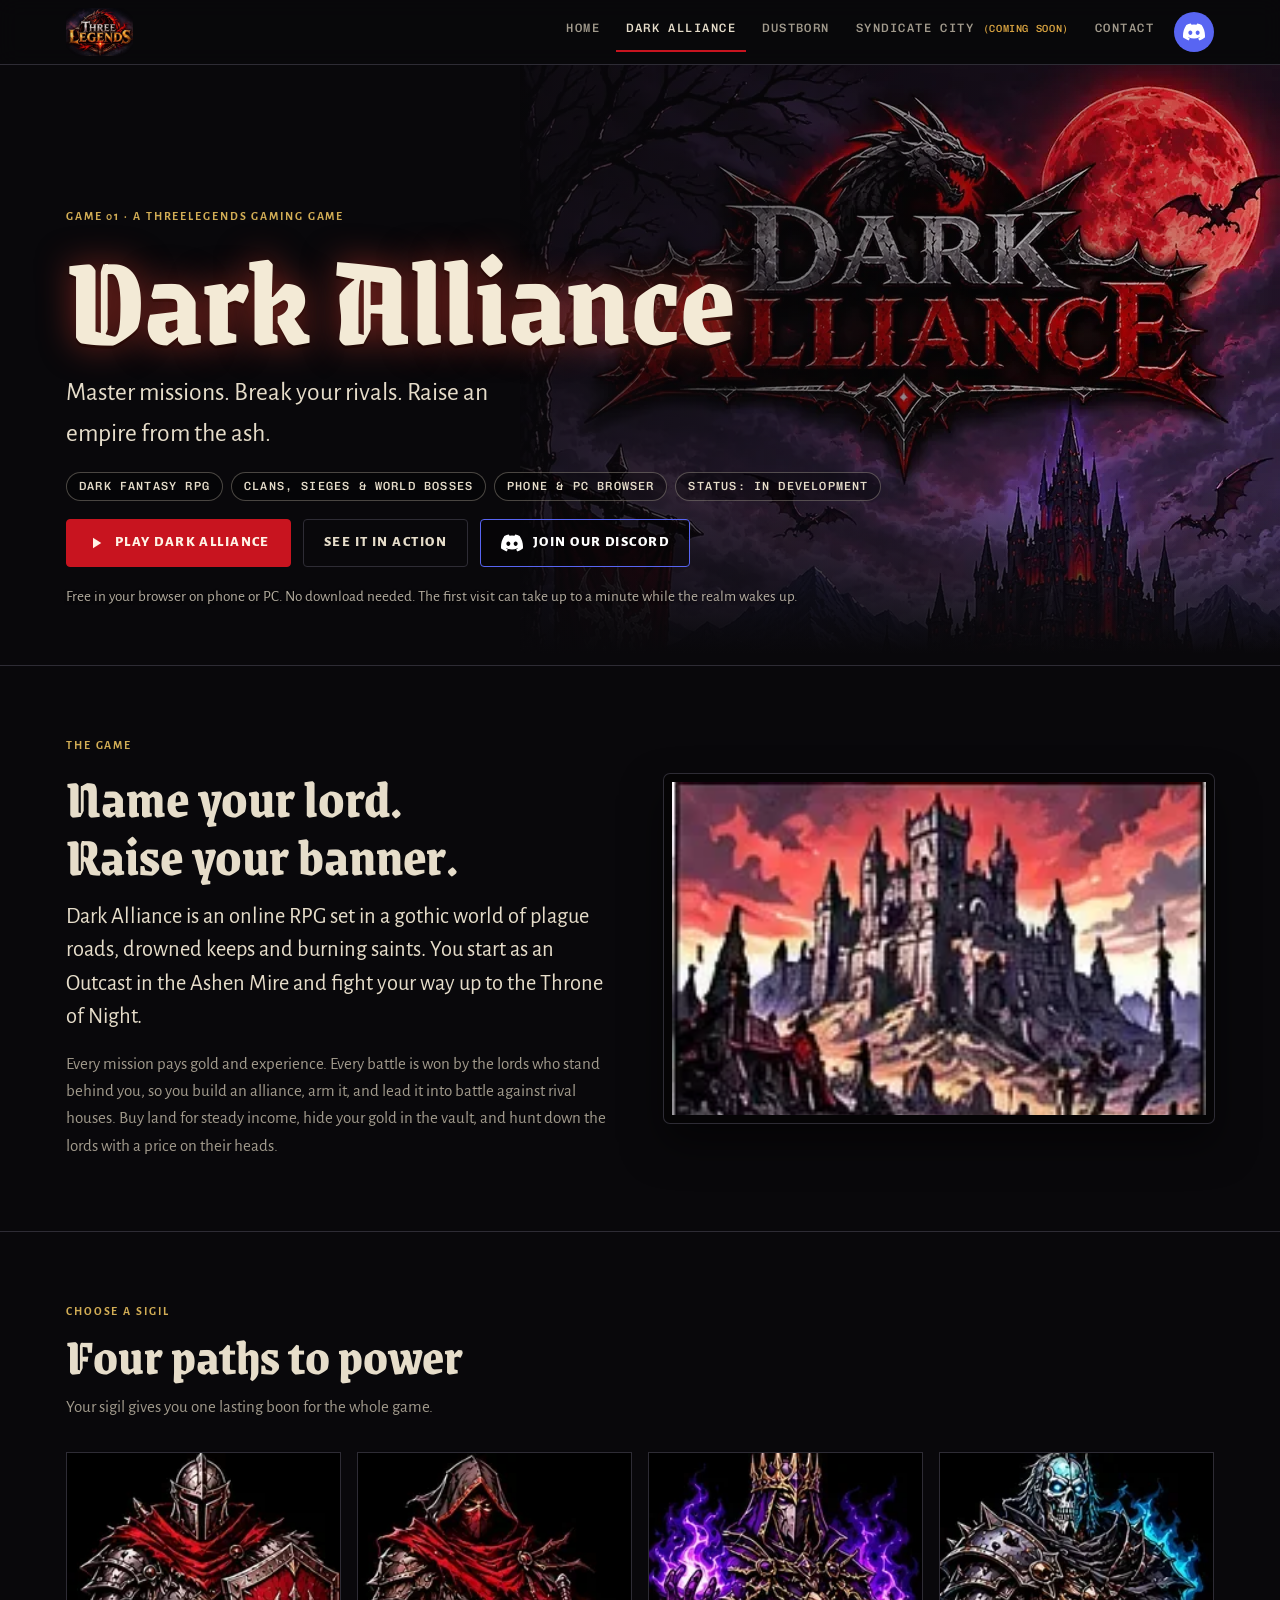
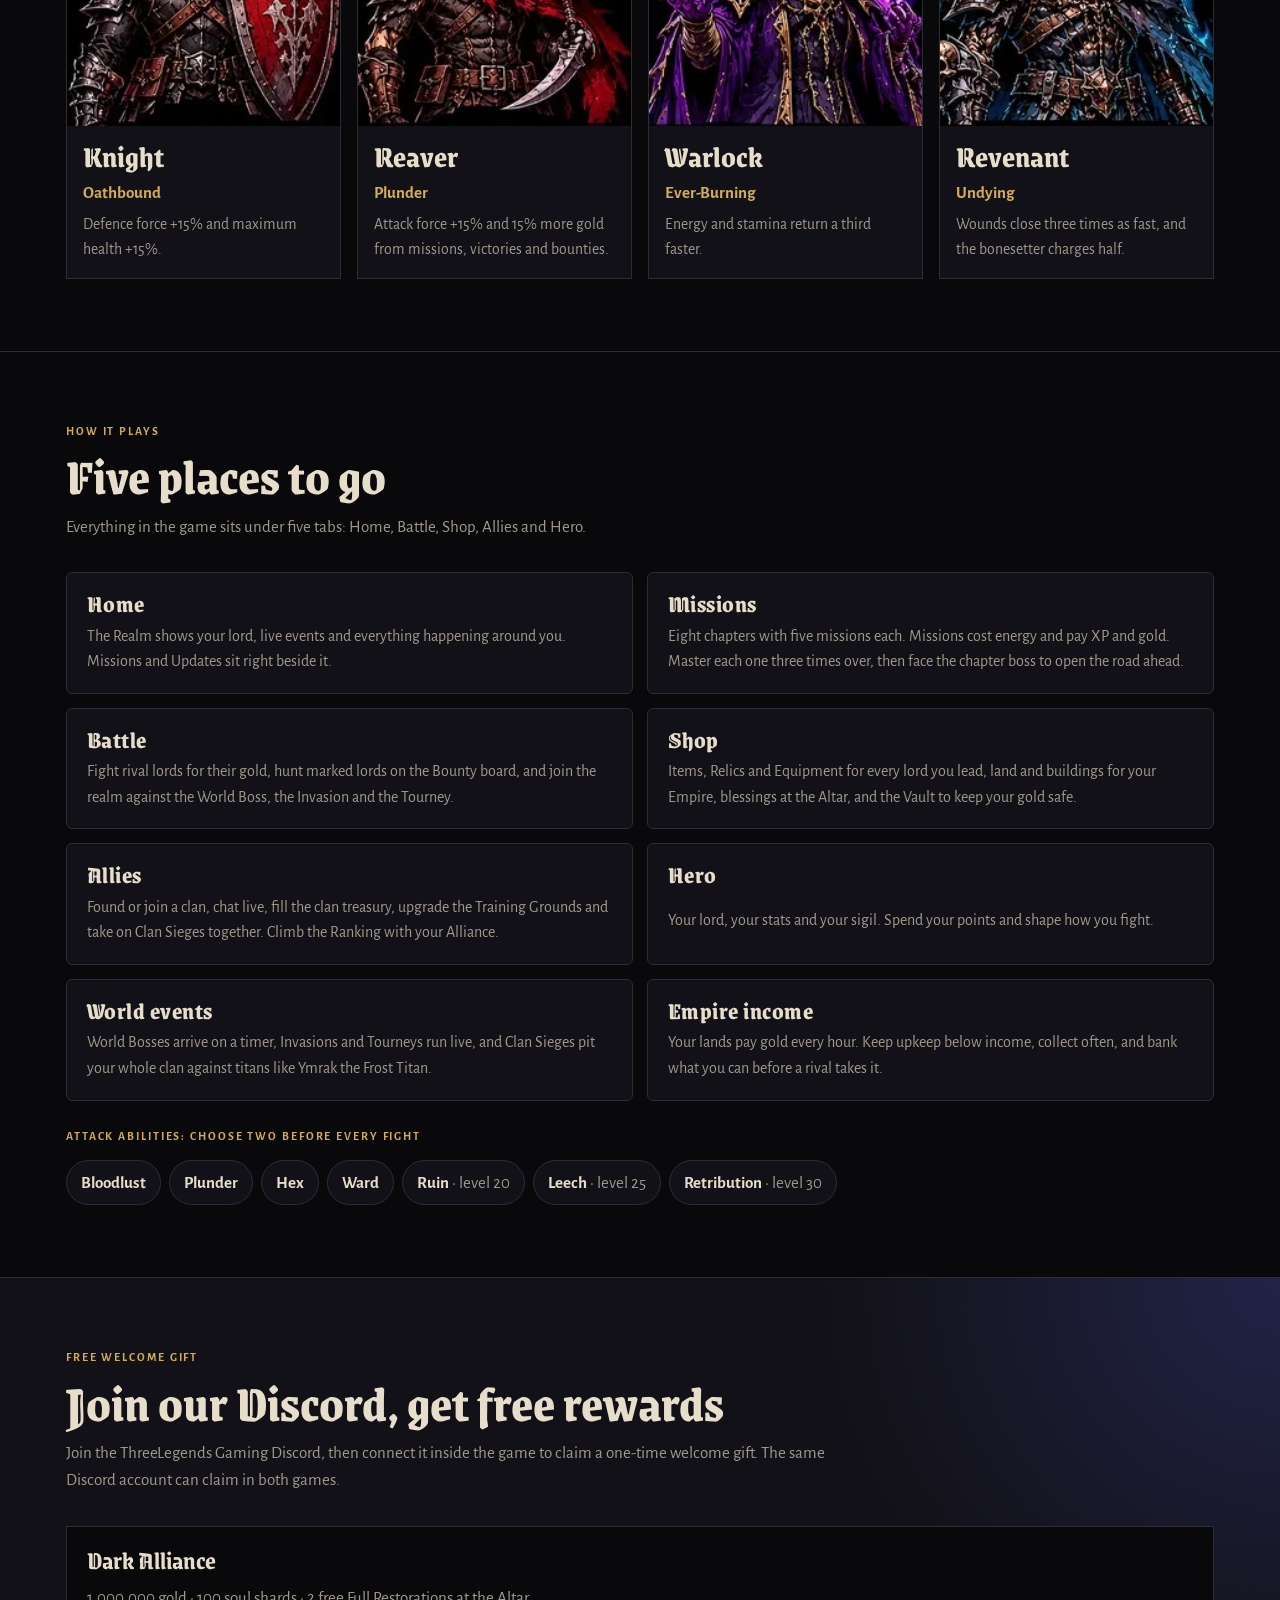
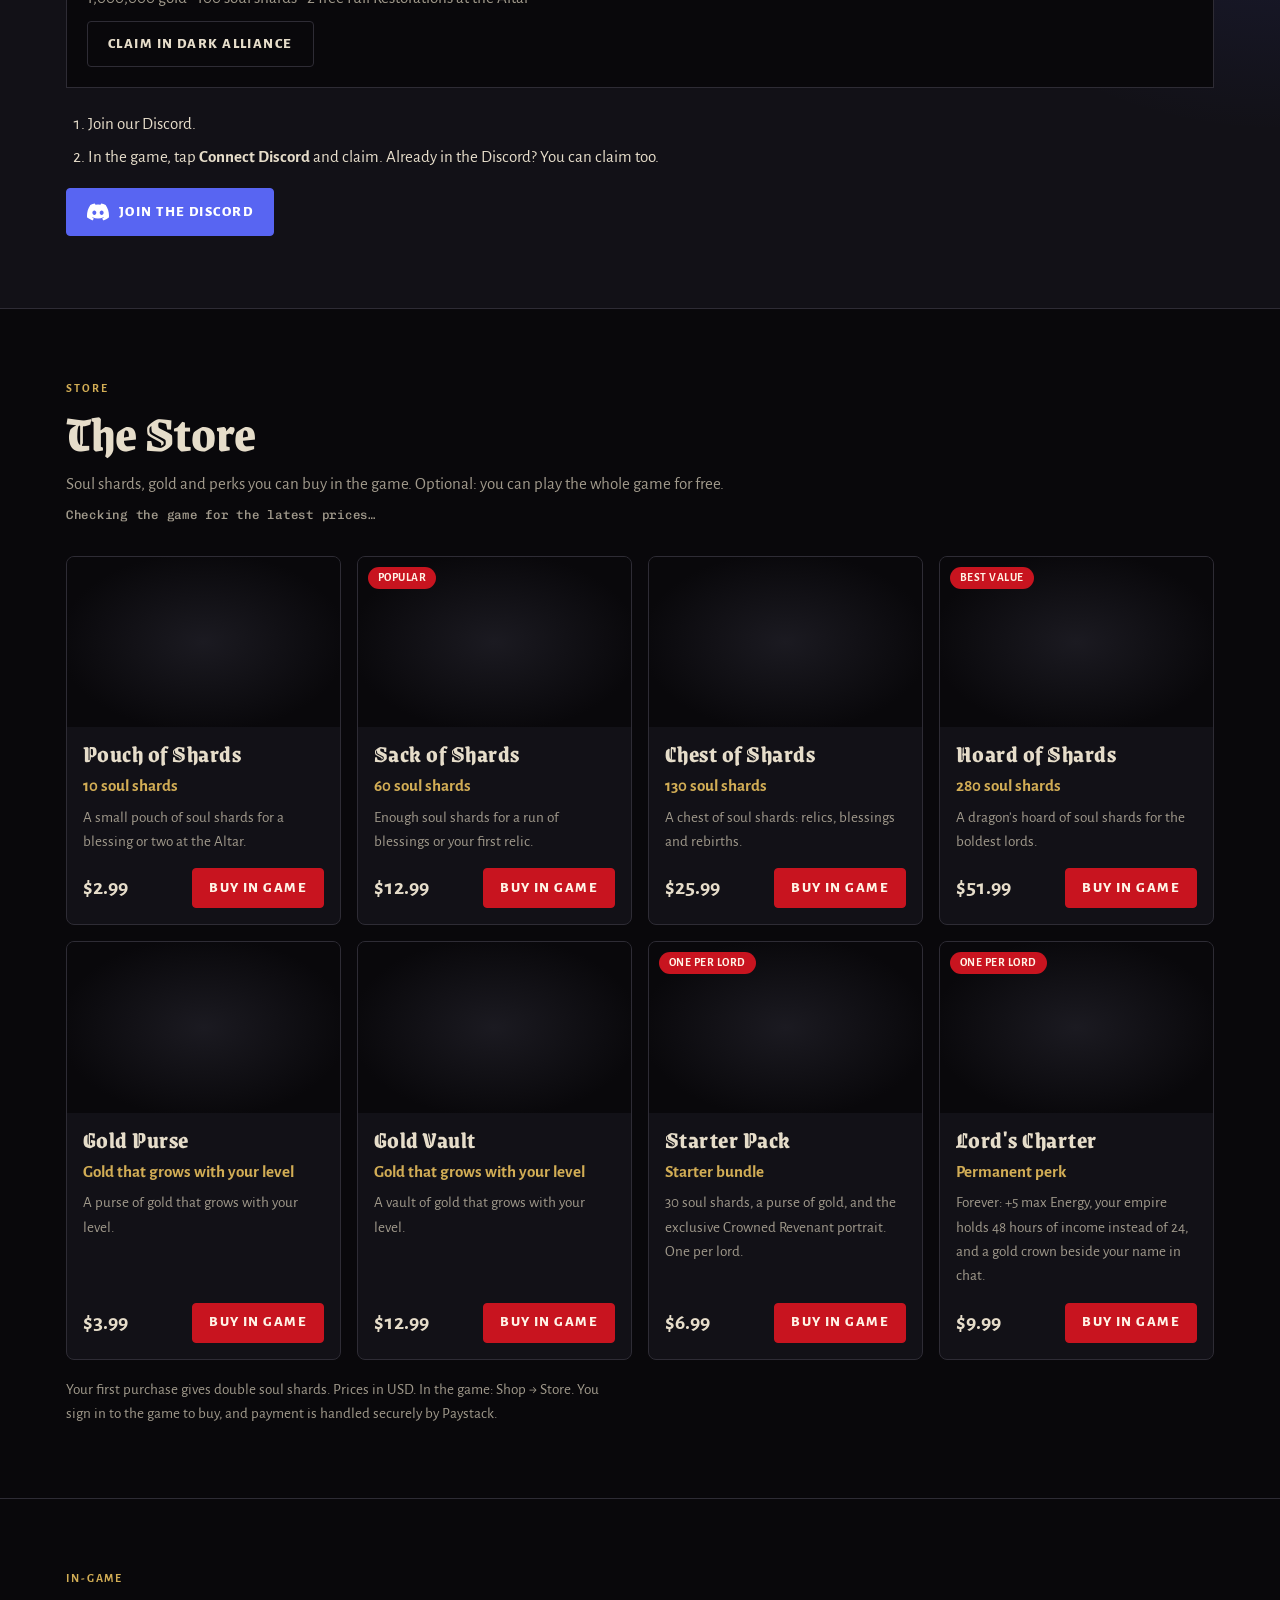
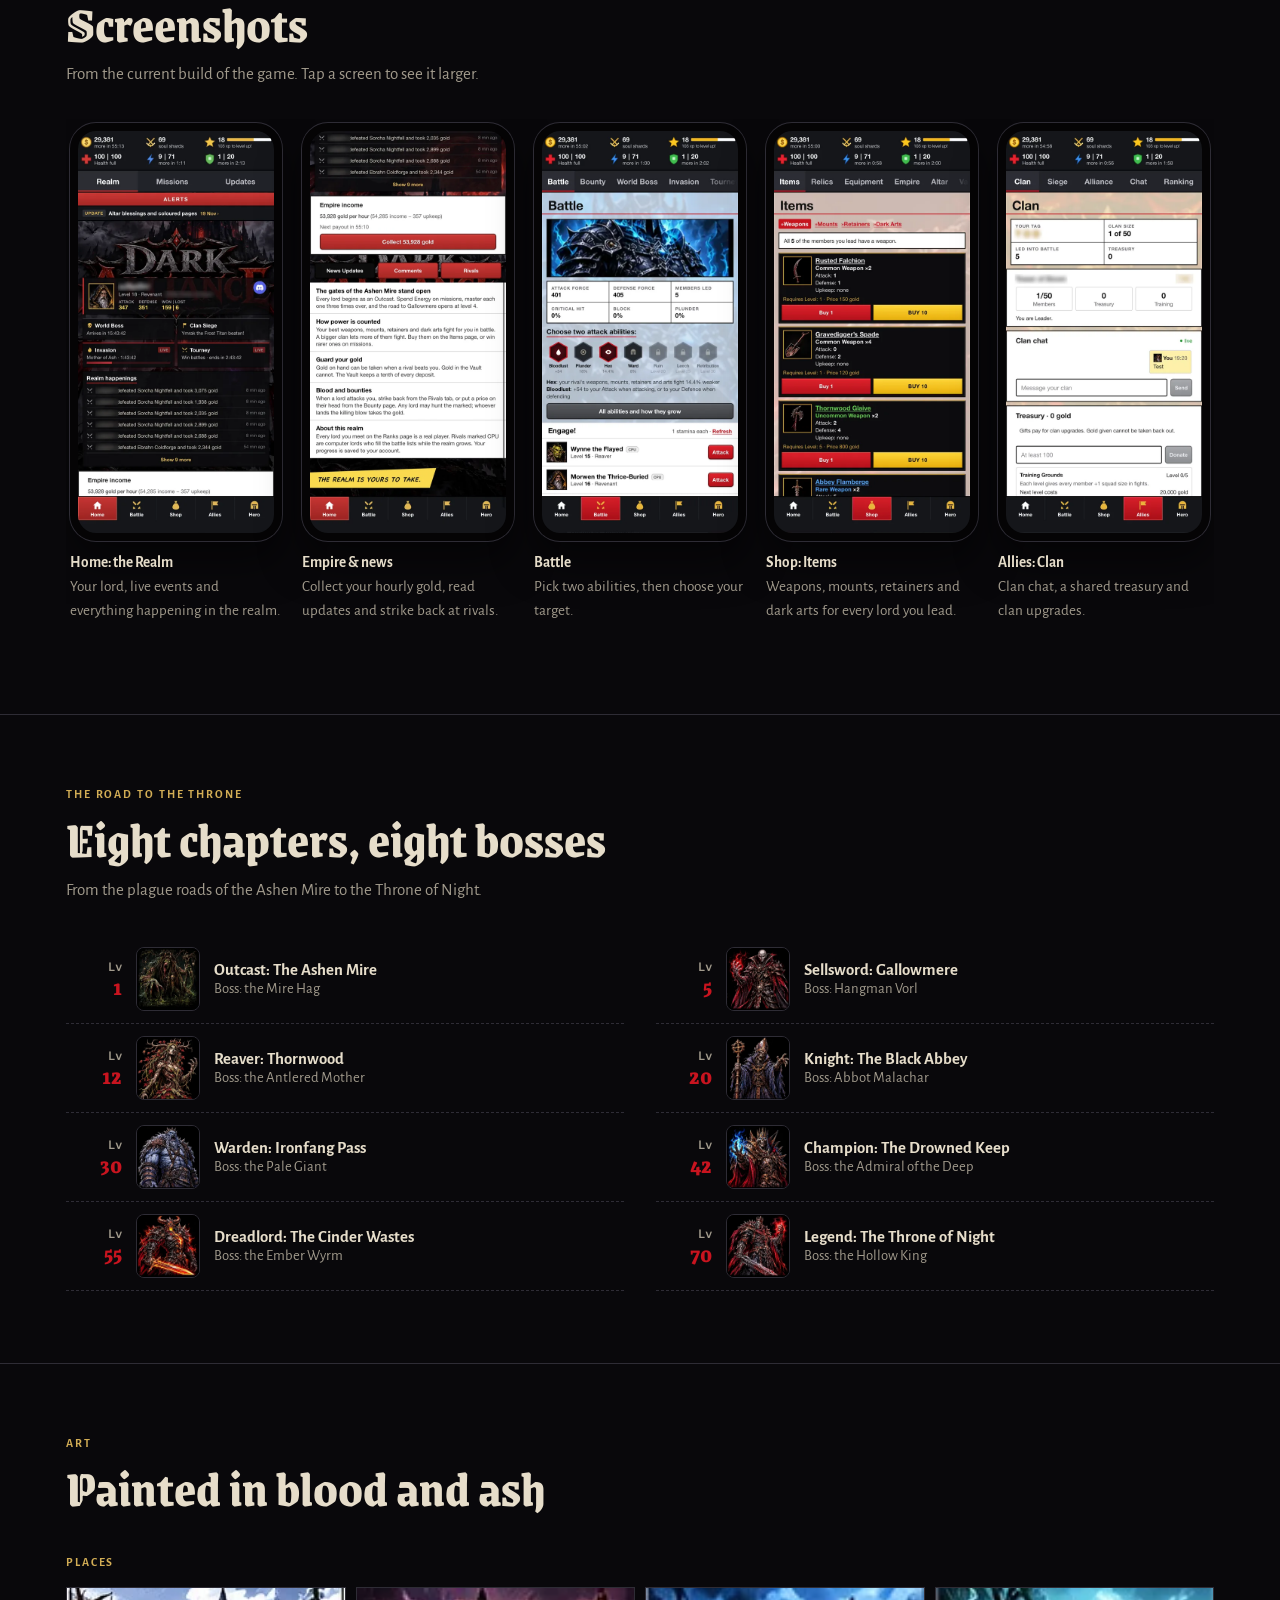
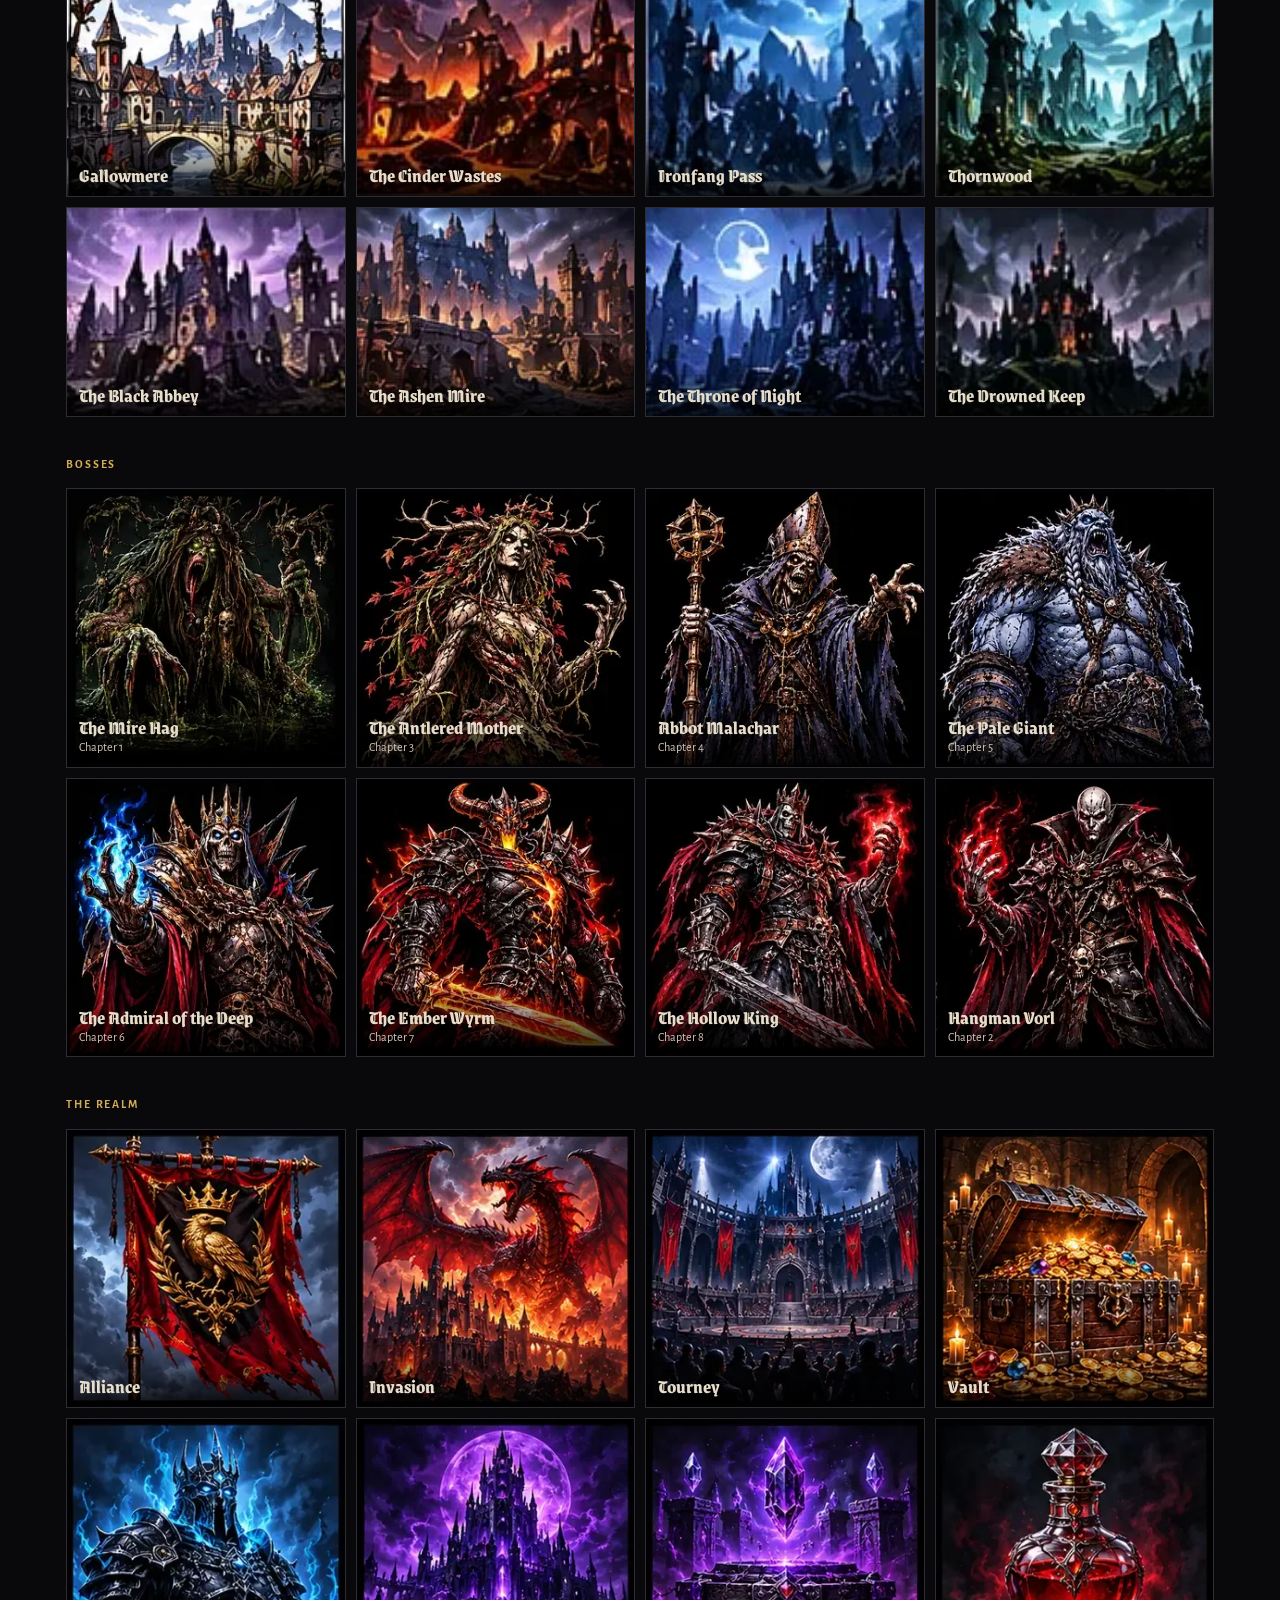
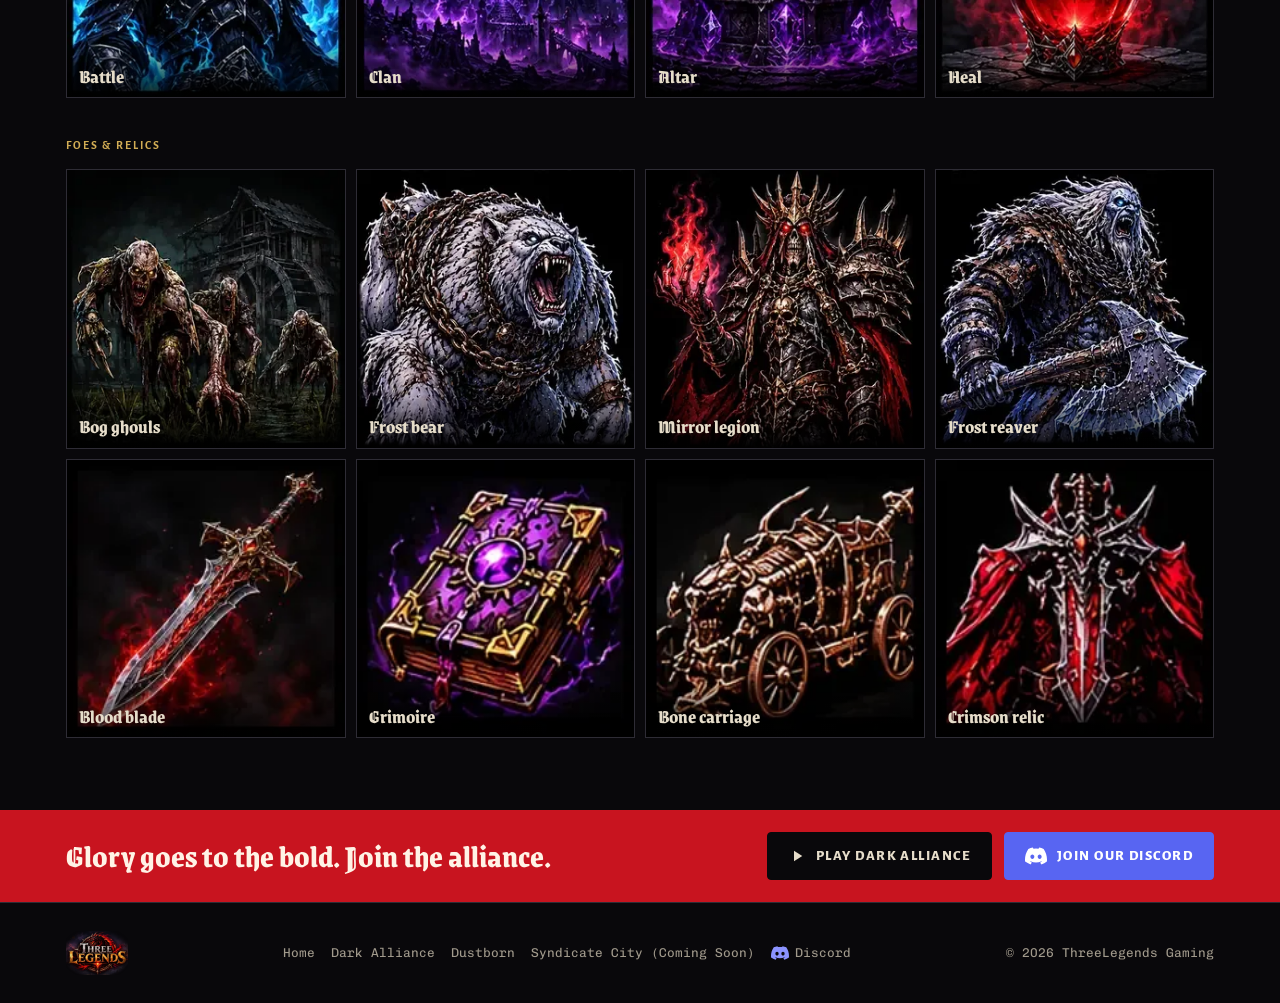
==== commit df0676e8: "Add Discord rewards section (home and both game pages) with claim links Co-Authored-By: Claude Opus " ====
--- a/dark-alliance.html
+++ b/dark-alliance.html
@@ -70,6 +70,16 @@
       <div class="stack" style="margin-top:28px"><h3 class="eyebrow">Attack abilities: choose two before every fight</h3>
         <ul class="chips"><li>Bloodlust</li><li>Plunder</li><li>Hex</li><li>Ward</li><li>Ruin <span>· level 20</span></li><li>Leech <span>· level 25</span></li><li>Retribution <span>· level 30</span></li></ul>
       </div>
+    </div>
+  </section>
+
+
+  <section class="band rewards" id="discord-rewards" aria-labelledby="rw-title">
+    <div class="wrap">
+      <div class="head"><p class="eyebrow">Free welcome gift</p><h2 id="rw-title">Join our Discord, get free rewards</h2><p class="muted">Join the ThreeLegends Gaming Discord, then connect it inside the game to claim a one-time welcome gift. The same Discord account can claim in both games.</p></div>
+      <div class="rw-games"><div class="rw-game"><h3>Dark Alliance</h3><p>1,000,000 gold · 100 soul shards · 2 free Full Restorations at the Altar</p><a class="btn ghost" href="https://darkalliance.threelegendsgaming.com/?discord-reward" target="_blank" rel="noopener">Claim in Dark Alliance</a></div></div>
+      <ol class="rw-steps"><li>Join our Discord.</li><li>In the game, tap <b>Connect Discord</b> and claim. Already in the Discord? You can claim too.</li></ol>
+      <div class="btns"><a class="btn discord-btn" href="https://discord.gg/jhuXgywS7g" target="_blank" rel="noopener"><svg viewBox="0 0 24 24" width="20" height="20" aria-hidden="true" fill="currentColor"><path d="M20.317 4.37a19.79 19.79 0 0 0-4.885-1.515.074.074 0 0 0-.079.037c-.21.375-.444.864-.608 1.25a18.27 18.27 0 0 0-5.487 0 12.64 12.64 0 0 0-.617-1.25.077.077 0 0 0-.079-.037A19.74 19.74 0 0 0 3.677 4.37a.07.07 0 0 0-.032.027C.533 9.046-.32 13.58.099 18.057a.082.082 0 0 0 .031.057 19.9 19.9 0 0 0 5.993 3.03.078.078 0 0 0 .084-.028c.462-.63.874-1.295 1.226-1.994a.076.076 0 0 0-.041-.106 13.1 13.1 0 0 1-1.872-.892.077.077 0 0 1-.008-.128c.126-.094.252-.192.372-.291a.074.074 0 0 1 .077-.01c3.928 1.793 8.18 1.793 12.062 0a.074.074 0 0 1 .078.01c.12.098.246.198.373.292a.077.077 0 0 1-.006.127 12.3 12.3 0 0 1-1.873.892.077.077 0 0 0-.041.107c.36.698.772 1.362 1.225 1.993a.076.076 0 0 0 .084.028 19.84 19.84 0 0 0 6.002-3.03.077.077 0 0 0 .032-.054c.5-5.177-.838-9.674-3.549-13.66a.061.061 0 0 0-.031-.03zM8.02 15.33c-1.183 0-2.157-1.085-2.157-2.419 0-1.333.956-2.419 2.157-2.419 1.21 0 2.176 1.096 2.157 2.42 0 1.333-.956 2.418-2.157 2.418zm7.975 0c-1.183 0-2.157-1.085-2.157-2.419 0-1.333.955-2.419 2.157-2.419 1.21 0 2.176 1.096 2.157 2.42 0 1.333-.946 2.418-2.157 2.418z"/></svg><span>Join the Discord</span></a></div>
     </div>
   </section>
 
--- a/assets/site.css
+++ b/assets/site.css
@@ -379,3 +379,12 @@
 .sc-rise li + li::before { content: "→"; position: absolute; left: -15px; top: 40%; transform: translateX(-50%); color: var(--accent); font-size: 1.4rem; }
 @media (max-width: 900px) { .sc-crews { grid-template-columns: repeat(2, minmax(0, 1fr)); } }
 @media (max-width: 520px) { .sc-rise { gap: 10px; } .sc-rise span { font-size: 1rem; } .sc-rise li + li::before { left: -5px; font-size: 1rem; } }
+
+/* ---------- Discord rewards ---------- */
+.rewards { background: radial-gradient(60% 120% at 100% 0%, rgba(88,101,242,.22), transparent 60%), var(--ink-2); }
+.rw-games { display: grid; grid-template-columns: repeat(auto-fit, minmax(260px, 1fr)); gap: 16px; }
+.rw-game { background: var(--ink); border: 1px solid var(--line); padding: 20px; display: grid; gap: 10px; align-content: start; }
+.rw-game h3 { font-family: var(--f-display); font-size: 1.6rem; }
+.rw-game p { color: var(--mute); }
+.rw-game .btn { justify-self: start; }
+.rw-steps { margin: 22px 0 18px; padding-left: 1.3em; display: grid; gap: 6px; }
